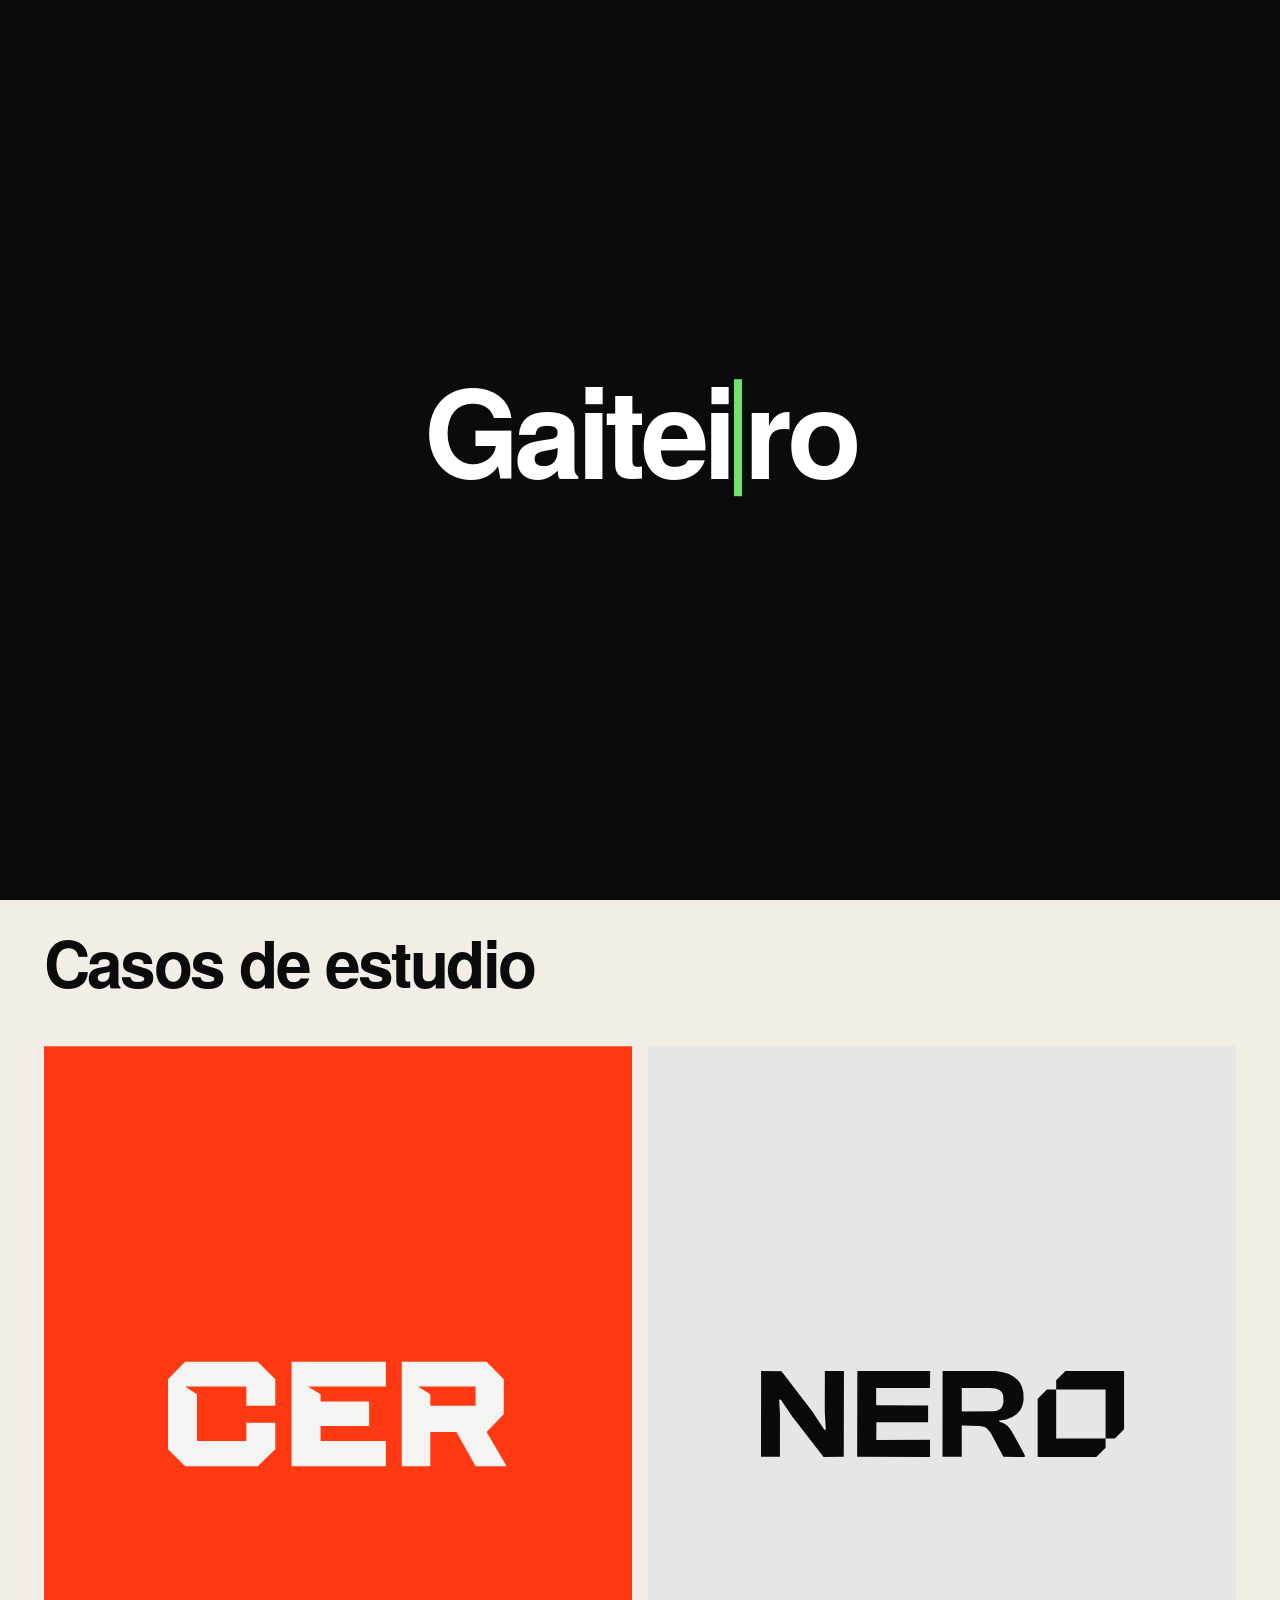
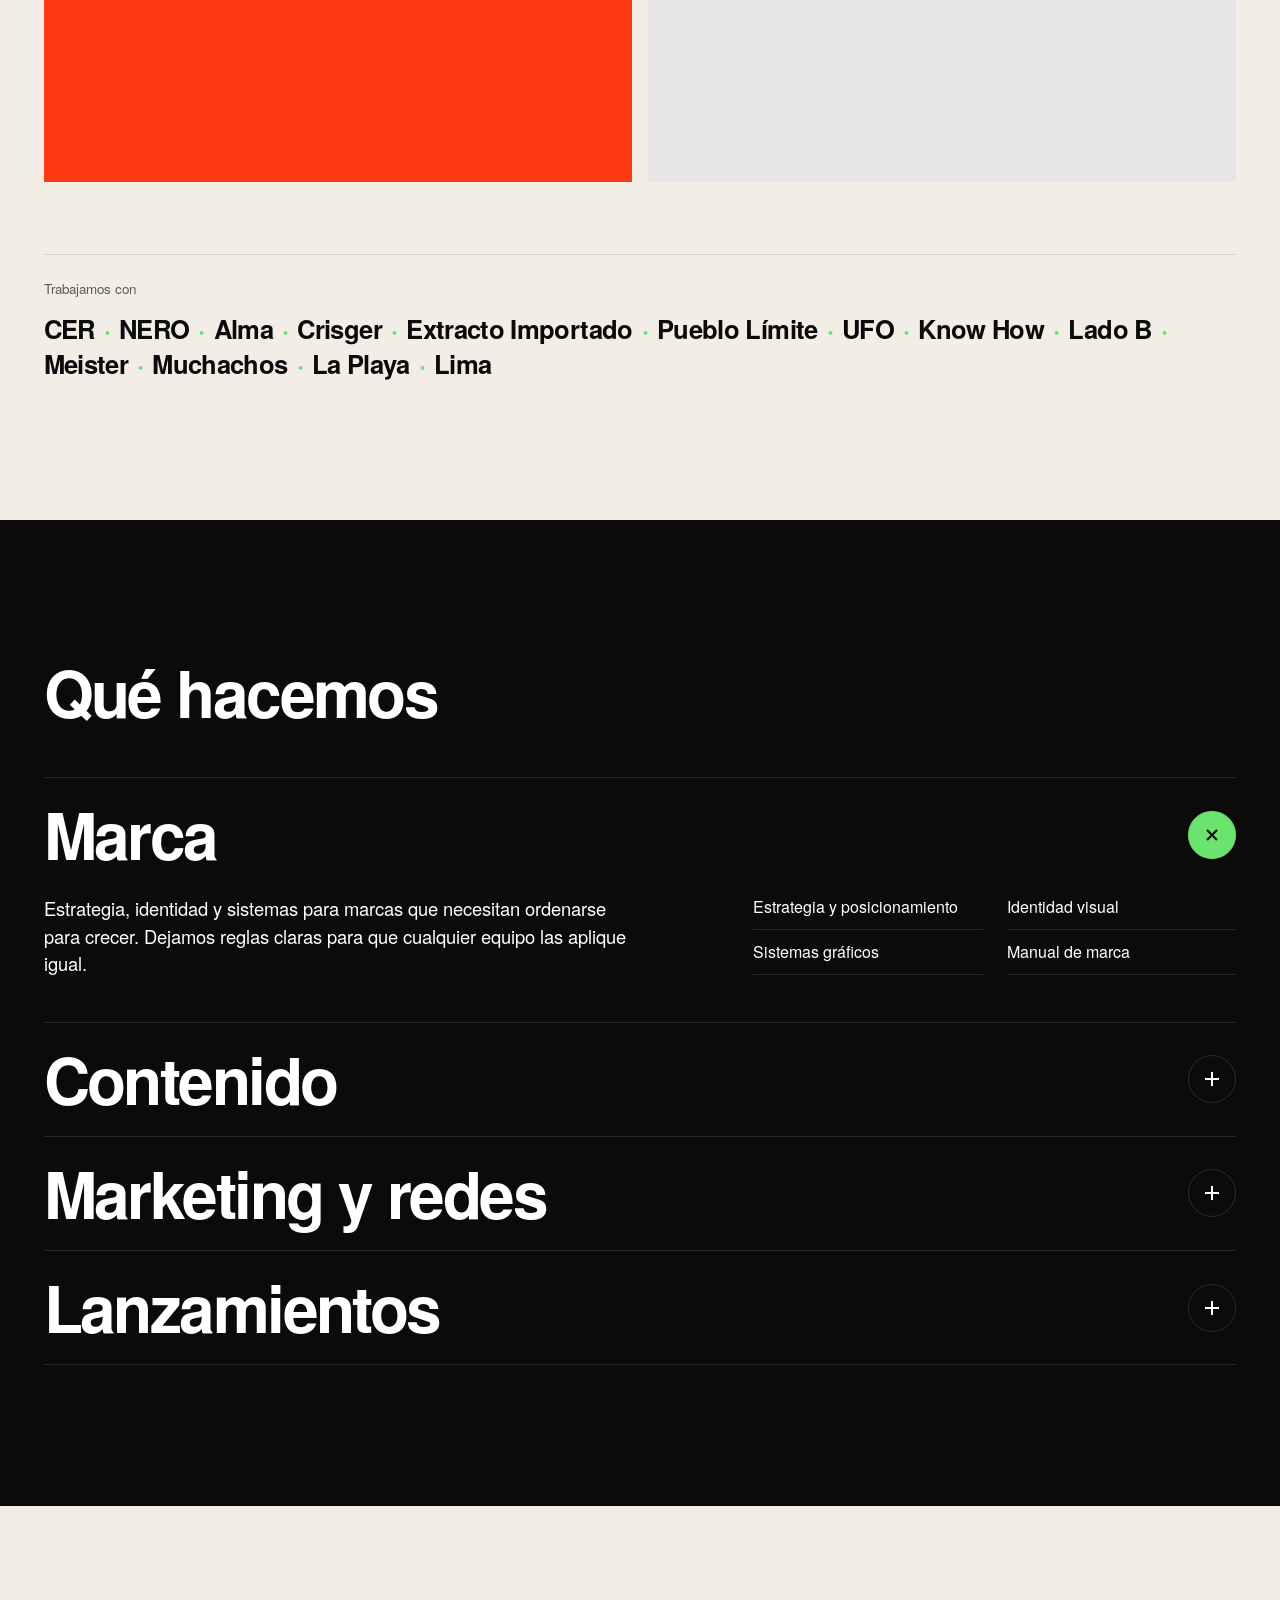
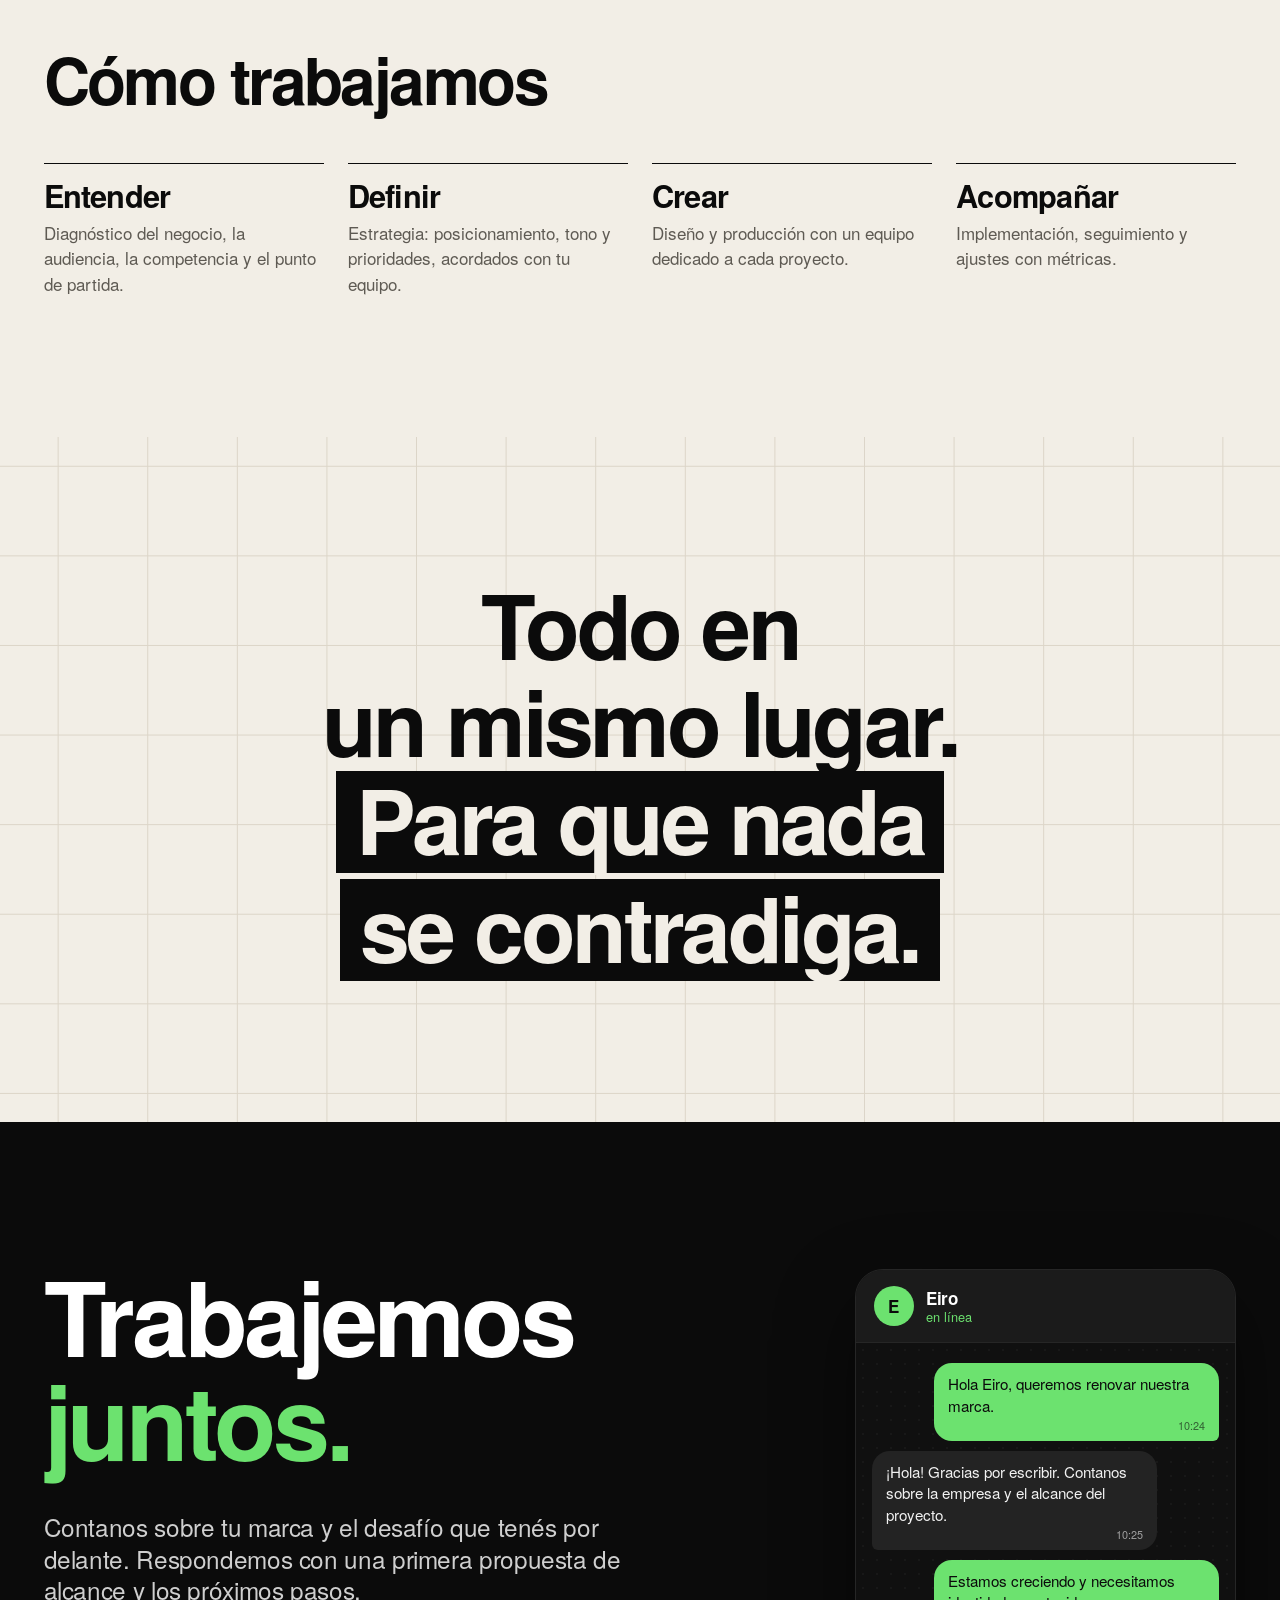
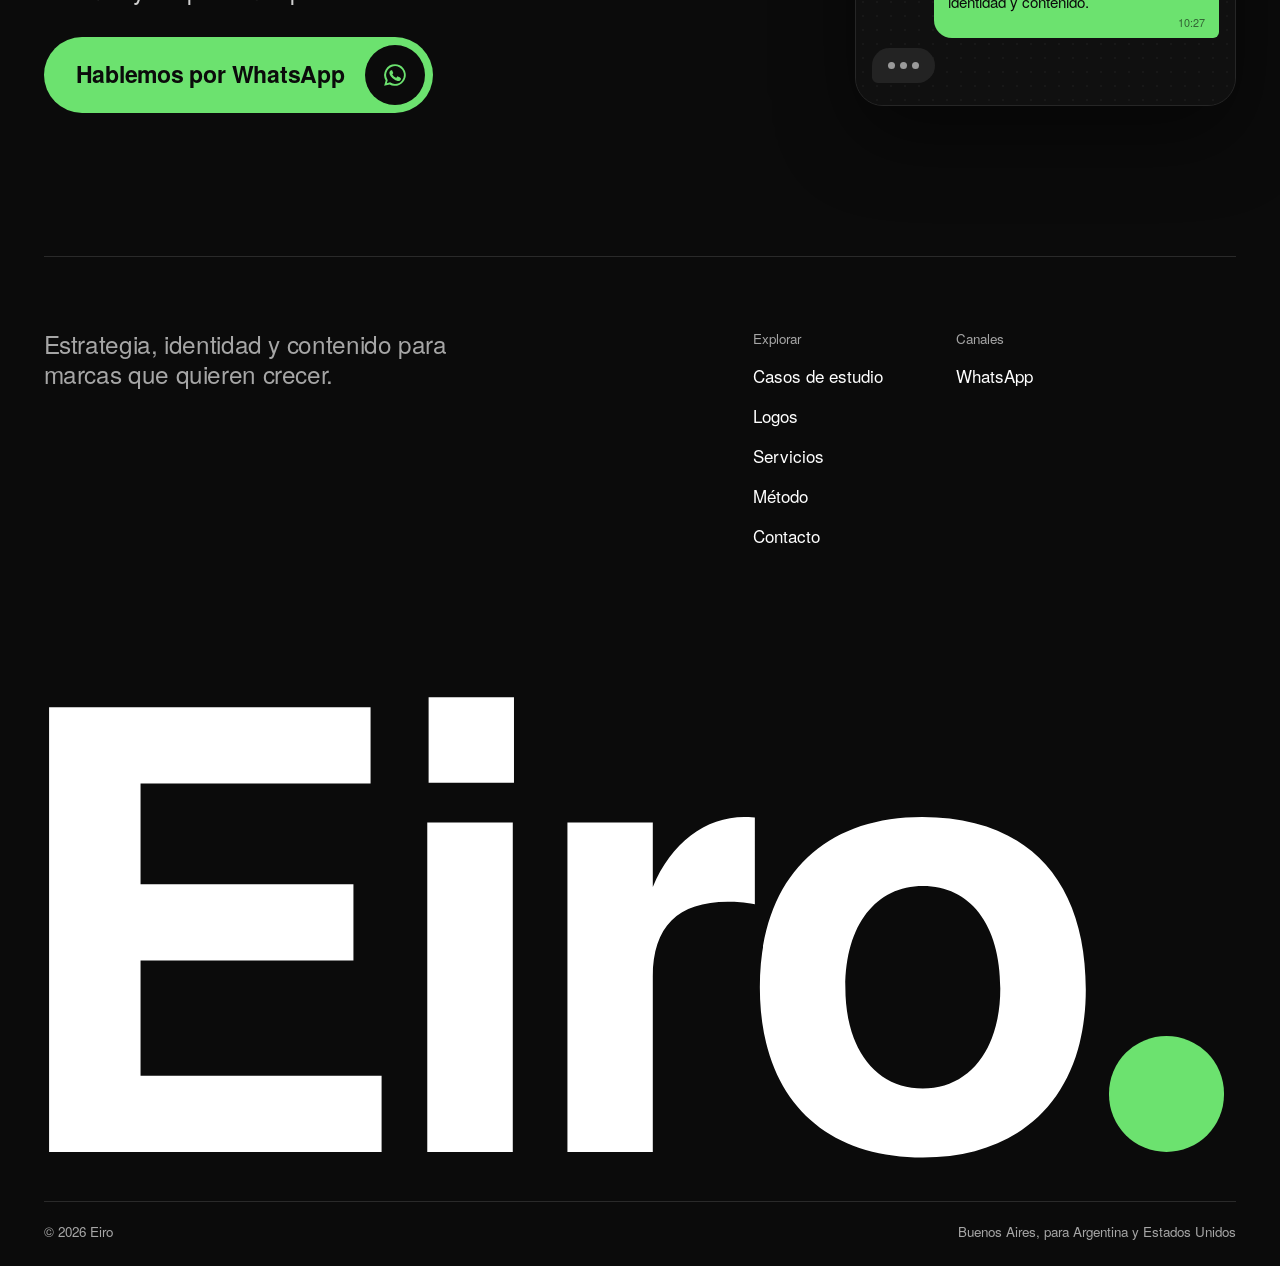
==== index.html @ 54b89b3a "Helvética en todas las webs y logos (Helvética del sistema o TeX Gyre Heros); Gaiteiro con mono IBM " ====
<!DOCTYPE html>
<html lang="es-AR">
<head>
<meta charset="utf-8">
<meta name="viewport" content="width=device-width, initial-scale=1">
<title>Eiro · Estudio de branding en Buenos Aires</title>
<meta name="description" content="Eiro es un estudio de branding en Buenos Aires. Identidad visual, manual de marca, contenido y redes para marcas de Argentina y Estados Unidos.">
<meta name="theme-color" content="#0B0B0B">
<meta name="robots" content="index, follow">
<link rel="canonical" href="https://matiasngaiteiro-gif.github.io/eiro/">

<meta property="og:type" content="website">
<meta property="og:locale" content="es_AR">
<meta property="og:site_name" content="Eiro">
<meta property="og:url" content="https://matiasngaiteiro-gif.github.io/eiro/">
<meta property="og:title" content="Eiro · Estudio de branding en Buenos Aires">
<meta property="og:description" content="Marcas que se reconocen de lejos y se sienten de cerca. Branding, contenido, redes y eventos.">
<meta property="og:image" content="https://matiasngaiteiro-gif.github.io/eiro/assets/og-eiro.jpg?v=3">
<meta property="og:image:width" content="1200">
<meta property="og:image:height" content="630">
<meta property="og:image:alt" content="Eiro, estudio creativo de Buenos Aires">
<meta name="twitter:card" content="summary_large_image">
<meta name="twitter:image" content="https://matiasngaiteiro-gif.github.io/eiro/assets/og-eiro.jpg?v=3">
<script type="application/ld+json">{"@context": "https://schema.org", "@type": "ProfessionalService", "name": "Eiro", "alternateName": "Eiro, estudio creativo", "url": "https://matiasngaiteiro-gif.github.io/eiro/", "logo": "https://matiasngaiteiro-gif.github.io/eiro/assets/apple-touch-icon.png", "image": "https://matiasngaiteiro-gif.github.io/eiro/assets/og-eiro.jpg?v=3", "description": "Estudio creativo en Buenos Aires: estrategia de marca, identidad visual, contenido y campañas.", "telephone": "+5491134850669", "areaServed": ["AR", "US"], "address": {"@type": "PostalAddress", "addressLocality": "Buenos Aires", "addressCountry": "AR"}, "knowsAbout": ["Branding", "Identidad visual", "Manual de marca", "Contenido para redes", "Marketing digital", "Comunicación de eventos"]}</script>

<link rel="icon" href="assets/favicon.png?v=7" type="image/png">
<link rel="apple-touch-icon" href="assets/apple-touch-icon.png?v=7">
<link rel="preconnect" href="https://fonts.googleapis.com">
<link rel="preconnect" href="https://fonts.gstatic.com" crossorigin>
<link rel="stylesheet" href="styles.css?v=106">
<script>
  /* Prepara las animaciones antes de pintar, para que no haya parpadeo.
     La intro (GAITEIRO → EIRO) se muestra una vez por visita. */
  (function () {
    var d = document.documentElement;
    d.classList.add("js");
    var reduce = window.matchMedia && window.matchMedia("(prefers-reduced-motion: reduce)").matches;
    if (reduce) return;
    d.classList.add("motion");
    var seen = false;
    try { seen = sessionStorage.getItem("eiro-intro") === "1"; } catch (e) {}
    if (!seen) d.classList.add("intro-on");
  })();
</script>
</head>
<body>

<!-- INTRO: se tipea gaiteiro, se borra gait con el teclado y queda eiro -->
<div class="intro" id="intro" aria-hidden="true">
  <p class="logo intro-word" data-word="Gaiteiro" data-cut="5" data-keep="3" data-type="E" data-end="."><i class="caret"></i></p>
  <p class="intro-note mono">ESTUDIO CREATIVO</p>
</div>

<a class="skip" href="#contenido">Saltar al contenido</a>

<header class="header on-dark">
  <div class="wrap">
    <a class="logo-link" href="#inicio" aria-label="Eiro, ir al inicio"><span class="logo" aria-hidden="true"><span class="ek">E</span>iro<span class="dot" aria-hidden="true"></span></span></a>
    <button class="menu-btn" id="menu-btn" type="button" aria-expanded="false" aria-controls="nav">Menú</button>
    <nav class="nav" id="nav" aria-label="Principal">
      <ul class="nav-start">
        <li><a href="#casos">Casos de estudio <small>Lo que hicimos</small></a></li>
        <li><a href="logos.html">Logos <small>Marcas que diseñamos</small></a></li>
        <li><a href="#servicios">Servicios <small>Qué hacemos</small></a></li>
      </ul>
      <div class="nav-end">
        <ul>
          <li><a href="#metodo">Método <small>Cómo pensamos</small></a></li>
        </ul>
        <a class="nav-cta btn-roll" href="#contacto"><span class="roll"><span data-label="Trabajemos juntos">Trabajemos juntos</span></span></a>
      </div>
    </nav>
  </div>
</header>

<main id="contenido">

  <!-- PORTADA -->
  <section class="hero on-dark" id="inicio">
    <div class="wrap">
      <div class="hero-row">
        <h1 class="hero-title title">
          <span class="sr-only">Eiro, estudio de branding en Buenos Aires: identidad visual, contenido y redes.</span>
          <span aria-hidden="true" data-anim="words">Estudio de</span>
          <span class="hero-accent" aria-hidden="true" data-anim="words">branding</span>
        </h1>
        <div class="hero-side">
          <p class="statement" data-anim="fade">Un equipo de estrategia, diseño y contenido para marcas que quieren crecer. Desde Buenos Aires, para Argentina y Estados Unidos.</p>
          <div class="cta-row" data-anim="fade">
            <a class="btn btn-solid btn-roll" href="#casos"><span class="roll"><span data-label="Ver casos">Ver casos</span></span></a>
          </div>
        </div>
      </div>
    </div>
  </section>

  <!-- CINTA -->
  <div class="marquee on-dark" aria-hidden="true">
    <div class="marquee-track">
      <span>Estrategia de marca</span><i></i><span>Identidad visual</span><i></i><span>Sistemas de contenido</span><i></i><span>Campañas</span><i></i><span>Lanzamientos</span><i></i>
      <span>Estrategia de marca</span><i></i><span>Identidad visual</span><i></i><span>Sistemas de contenido</span><i></i><span>Campañas</span><i></i><span>Lanzamientos</span><i></i>
    </div>
  </div>

  <!-- TRABAJOS -->
  <section class="section" id="casos" aria-labelledby="casos-t">
    <div class="wrap">
      <div class="sec-head">
        <h2 class="title" id="casos-t" data-anim="words">Casos de estudio</h2>
      </div>
      <!-- PORTFOLIO: cada portada es el logo del cliente sobre su color sólido. -->
      <ul class="works">
        <li class="work">
          <a class="work-link" href="trabajos/cer.html">
          <figure class="shot r-4x5 cover cv-cer" data-anim="shot"><img class="cv-logo" src="assets/cer/cer-logo-blanco.svg" alt="Logo de CER" width="831" height="259" style="width:58%"></figure>
          <div class="work-meta sr-only"><h3>CER</h3><p class="mono muted">Centro de entrenamiento</p><p class="work-line muted">Identidad para un centro de entrenamiento preciso, cercano y a medida.</p></div>
          </a>
        </li>
        <li class="work">
          <a class="work-link" href="trabajos/nero.html">
          <figure class="shot r-4x5 cover cv-nero" data-anim="shot"><img class="cv-logo" src="assets/nero/nero-logo.svg" alt="Logo de NERO" width="4204" height="1000" style="width:62%"></figure>
          <div class="work-meta sr-only"><h3>NERO</h3><p class="mono muted">Tienda digital de tecnología</p><p class="work-line muted">Una marca que une el click y la caja en un solo símbolo.</p></div>
          </a>
        </li>
      </ul>
      <div class="clients" data-anim="fade">
        <p class="mono muted">Trabajamos con</p>
        <ul>
          <li>CER</li>
          <li>NERO</li>
          <li>Alma</li>
          <li>Crisger</li>
          <li>Extracto Importado</li>
          <li>Pueblo Límite</li>
          <li>UFO</li>
          <li>Know How</li>
          <li>Lado B</li>
          <li>Meister</li>
          <li>Muchachos</li>
          <li>La Playa</li>
          <li>Lima</li>
        </ul>
      </div>
    </div>
  </section>

  <!-- SERVICIOS -->
  <section id="servicios" aria-labelledby="servicios-t">
    <div class="dark">
      <div class="wrap">
        <div class="sec-head">
          <h2 class="title" id="servicios-t" data-anim="words">Qué hacemos</h2>
        </div>
        <ol class="services">
          <li data-anim="fade"><details open>
            <summary><h3 class="title">Marca</h3><span class="toggle" aria-hidden="true"></span></summary>
            <div class="service-body">
              <p>Estrategia, identidad y sistemas para marcas que necesitan ordenarse para crecer. Dejamos reglas claras para que cualquier equipo las aplique igual.</p>
              <ul class="deliverables" aria-label="Entregables"><li>Estrategia y posicionamiento</li><li>Identidad visual</li><li>Sistemas gráficos</li><li>Manual de marca</li></ul>
            </div>
          </details></li>
          <li data-anim="fade"><details>
            <summary><h3 class="title">Contenido</h3><span class="toggle" aria-hidden="true"></span></summary>
            <div class="service-body">
              <p>Producción de contenido con dirección de arte: fotografía, video y piezas para cada canal, pensadas como un sistema y no como piezas sueltas.</p>
              <ul class="deliverables" aria-label="Entregables"><li>Dirección de arte</li><li>Fotografía</li><li>Video</li><li>Diseño de piezas</li></ul>
            </div>
          </details></li>
          <li data-anim="fade"><details>
            <summary><h3 class="title">Marketing y redes</h3><span class="toggle" aria-hidden="true"></span></summary>
            <div class="service-body">
              <p>Planificación, gestión y medición de canales. Trabajamos integrados a tu equipo, con objetivos claros y reportes periódicos.</p>
              <ul class="deliverables" aria-label="Entregables"><li>Planificación</li><li>Gestión de cuentas</li><li>Calendarios de contenido</li><li>Campañas y anuncios</li><li>Coordinación de equipos</li><li>Seguimiento</li></ul>
            </div>
          </details></li>
          <li data-anim="fade"><details>
            <summary><h3 class="title">Lanzamientos</h3><span class="toggle" aria-hidden="true"></span></summary>
            <div class="service-body">
              <p>Lanzamientos de marca, producto o temporada: concepto, campaña y piezas para cada punto de contacto, coordinados por un mismo equipo.</p>
              <ul class="deliverables" aria-label="Entregables"><li>Concepto de campaña</li><li>Plan de lanzamiento</li><li>Piezas y activaciones</li><li>Contenido audiovisual</li></ul>
            </div>
          </details></li>
        </ol>
      </div>
    </div>
  </section>

  <!-- MÉTODO -->
  <section class="section" id="metodo" aria-labelledby="metodo-t">
    <div class="wrap">
      <div class="sec-head">
        <h2 class="title" id="metodo-t" data-anim="words">Cómo trabajamos</h2>
      </div>
      <ol class="method method-row">
        <li data-anim="fade"><div><h3 class="title">Entender</h3><p>Diagnóstico del negocio, la audiencia, la competencia y el punto de partida.</p></div></li>
        <li data-anim="fade"><div><h3 class="title">Definir</h3><p>Estrategia: posicionamiento, tono y prioridades, acordados con tu equipo.</p></div></li>
        <li data-anim="fade"><div><h3 class="title">Crear</h3><p>Diseño y producción con un equipo dedicado a cada proyecto.</p></div></li>
        <li data-anim="fade"><div><h3 class="title">Acompañar</h3><p>Implementación, seguimiento y ajustes con métricas.</p></div></li>
      </ol>
    </div>
  </section>

  <!-- FRASE RESALTADA -->
  <section class="quote" aria-label="Cómo pensamos">
    <div class="wrap">
      <p class="quote-text title">
        <span class="q-line" data-anim="words">Todo en</span>
        <span class="q-line" data-anim="words">un mismo lugar.</span>
        <span class="q-line q-mark" data-anim="mark"><span>Para que nada</span></span>
        <span class="q-line q-mark" data-anim="mark"><span>se contradiga.</span></span>
      </p>
    </div>
  </section>

  <!-- CONTACTO: todo lleva a WhatsApp -->
  <section class="on-dark" id="contacto" aria-labelledby="contacto-t">
    <div class="contact-card wrap">
      <div class="ct-layout">
        <div class="ct-copy">
          <h2 class="title" id="contacto-t"><span data-anim="words">Trabajemos</span> <span class="hl" data-anim="mark"><span>juntos.</span></span></h2>
          <p class="statement" data-anim="fade">Contanos sobre tu marca y el desafío que tenés por delante. Respondemos con una primera propuesta de alcance y los próximos pasos.</p>
          <a class="ct-wa ct-wa-big" id="ct-wa" href="#contacto" data-anim="fade">
            <span class="ct-wa-label">Hablemos por WhatsApp</span>
            <span class="ct-wa-ico" aria-hidden="true"><svg viewBox="0 0 24 24"><path fill="currentColor" d="M12 2a10 10 0 0 0-8.6 15.1L2 22l5-1.3A10 10 0 1 0 12 2Zm0 18.2a8.2 8.2 0 0 1-4.2-1.2l-.3-.2-3 .8.8-2.9-.2-.3A8.2 8.2 0 1 1 12 20.2Zm4.5-6.1c-.2-.1-1.5-.7-1.7-.8-.2-.1-.4-.1-.6.1l-.8 1c-.1.2-.3.2-.5.1a6.7 6.7 0 0 1-3.3-2.9c-.3-.4.2-.4.7-1.3.1-.2 0-.3 0-.4l-.8-1.8c-.2-.5-.4-.4-.6-.4h-.5a1 1 0 0 0-.7.3 3 3 0 0 0-.9 2.2 5.2 5.2 0 0 0 1.1 2.7 11.8 11.8 0 0 0 4.5 4c1.7.7 2.3.8 3.2.6.5-.1 1.5-.6 1.7-1.2.2-.6.2-1.1.2-1.2-.1-.1-.3-.2-.5-.3Z"/></svg></span>
          </a>
          <div class="channels"><ul id="channels" hidden></ul></div>
        </div>
        <!-- Vista previa de la conversación: muestra cómo arranca el contacto -->
        <div class="chat" aria-hidden="true">
          <div class="chat-top">
            <span class="chat-av">E</span>
            <span class="chat-who"><b>Eiro</b><small>en línea</small></span>
          </div>
          <div class="chat-body">
            <p class="msg me">Hola Eiro, queremos renovar nuestra marca.<time>10:24</time></p>
            <p class="msg them">¡Hola! Gracias por escribir. Contanos sobre la empresa y el alcance del proyecto.<time>10:25</time></p>
            <p class="msg me">Estamos creciendo y necesitamos identidad y contenido.<time>10:27</time></p>
            <p class="msg them typing"><i></i><i></i><i></i></p>
          </div>
        </div>
      </div>
    </div>
  </section>

</main>

<footer class="footer on-dark">
  <div class="wrap">
    <div class="footer-grid">
      <div class="footer-brand">
        <p class="footer-claim">Estrategia, identidad y contenido para marcas que quieren crecer.</p>
      </div>
      <nav aria-label="Pie de página">
        <span class="label mono">Explorar</span>
        <ul>
          <li><a href="#casos">Casos de estudio</a></li>
          <li><a href="logos.html">Logos</a></li>
          <li><a href="#servicios">Servicios</a></li>
          <li><a href="#metodo">Método</a></li>
          <li><a href="#contacto">Contacto</a></li>
        </ul>
      </nav>
      <div class="foot-channels" id="foot-channels-box" hidden>
        <span class="label mono">Canales</span>
        <ul id="foot-channels"></ul>
      </div>
    </div>
    <p class="logo logo-fit footer-logo" id="logo-foot" role="img" aria-label="Eiro" data-anim="letters" data-kern="0.01" data-dot="0.24">Eiro<span class="dot"></span></p>
    <div class="legal mono">
      <span>© <span id="year">2026</span> Eiro</span>
      <span>Buenos Aires, para Argentina y Estados Unidos</span>
    </div>
  </div>
</footer>

<div class="cursor" id="cursor" aria-hidden="true">Ver</div>

<script src="config.js?v=106"></script>
<script src="script.js?v=106"></script>
</body>
</html>
---- styles.css ----
/*
  Eiro, estudio creativo

  Sistema (el mismo de las piezas de Illustrator):
  - Fondos en blanco o negro. El verde #6CE26F solo como acento.
  - Logo EIRO en Vinila Extended Black. Títulos en Plus Jakarta Sans ExtraBold, apretados.
  - Fotos cálidas con grano, en tarjetas redondeadas, con etiqueta verde en píldora.
  - Botones en píldora: negros sobre blanco, verdes sobre negro.
  - Frases con renglones resaltados en recuadro negro, como en los flyers.
  Las animaciones solo corren con la clase .motion (JS activo y sin "reducir movimiento").
*/

:root {
  /* Color */
  --paper: #FFFFFF;
  --ink: #0B0B0B;
  --char: #0B0B0B;
  --char-fg: #FFFFFF;
  --soft: #EDEDED;
  --line: #E2E2E2;
  --gray: #5F5F5F;
  --accent: #6CE26F;
  --on-accent: #0B0B0B;

  /* Tipografía */
  --font-sans: "Plus Jakarta Sans", "Helvetica Neue", Helvetica, Arial, sans-serif;
  --font-logo: "Plus Jakarta Sans", "Helvetica Neue", Arial, sans-serif;

  /* Escala */
  --t-display: clamp(2.6rem, 6.4vw, 6.2rem);
  --t-h2: clamp(2.2rem, 5vw, 4.6rem);
  --t-h3: clamp(1.4rem, 2.4vw, 2.2rem);
  --t-h4: clamp(1.1rem, 1.4vw, 1.3rem);
  --t-statement: clamp(1.25rem, 1.9vw, 1.75rem);
  --t-body: 1.0625rem;
  --t-mono: 0.74rem;

  /* Espacios */
  --s-1: 8px; --s-2: 16px; --s-3: 24px; --s-4: clamp(28px, 3.4vw, 52px); --s-5: clamp(44px, 5.6vw, 88px);
  --section: clamp(80px, 11vw, 180px);
  --gutter: clamp(16px, 3.4vw, 48px);
  --max: 1560px;
  --header-h: 72px;
  --radius: clamp(20px, 2.4vw, 36px);

  /* Movimiento */
  --ease: cubic-bezier(.16, 1, .3, 1);
  --ease-io: cubic-bezier(.76, 0, .24, 1);
}

*, *::before, *::after { box-sizing: border-box; }
html { scroll-behavior: smooth; scroll-padding-top: calc(var(--header-h) + 16px); -webkit-text-size-adjust: 100%; }
body {
  margin: 0; background: var(--paper); color: var(--ink);
  font-family: var(--font-sans); font-size: var(--t-body); line-height: 1.5;
  -webkit-font-smoothing: antialiased; overflow-x: hidden;
}
h1, h2, h3, p, ul, ol, dl, dd, figure { margin: 0; padding: 0; }
ul, ol { list-style: none; }
a { color: inherit; }
img { display: block; max-width: 100%; }
[hidden] { display: none !important; }
::selection { background: var(--accent); color: var(--on-accent); }
:focus-visible { outline: 2px solid var(--accent); outline-offset: 4px; }

.on-dark { --paper: #0B0B0B; --ink: #FFFFFF; --soft: #1E1E1E; --line: #2A2A2A; --gray: #A6A6A6; background: var(--paper); color: var(--ink); }

.wrap { max-width: var(--max); margin-inline: auto; padding-inline: var(--gutter); }
.section { padding-block: var(--section); }
.skip { position: absolute; left: var(--gutter); top: -120px; z-index: 80; background: var(--ink); color: var(--paper); padding: 14px 20px; text-decoration: none; border-radius: 999px; }
.skip:focus { top: 10px; }
.sr-only { position: absolute; width: 1px; height: 1px; overflow: hidden; clip-path: inset(50%); white-space: nowrap; }

/* Voces tipográficas */
.title { font-weight: 800; line-height: 0.98; letter-spacing: -0.045em; text-wrap: balance; }
.mono { font-size: var(--t-mono); font-weight: 600; letter-spacing: 0.08em; text-transform: uppercase; line-height: 1.5; }
.muted { color: var(--gray); }
.statement { font-size: var(--t-statement); line-height: 1.28; letter-spacing: -0.025em; font-weight: 500; text-wrap: pretty; }

/* Logo */
.logo {
  display: inline-block; flex: none; font-family: var(--font-logo); font-weight: 800; text-transform: uppercase;
  font-size: var(--logo-size, 26px); line-height: 0.82; letter-spacing: -0.01em; white-space: nowrap; color: currentColor;
}
.logo-fit { display: block; width: max-content; margin: 0; font-size: 21vw; }

/* Barrita verde */
.chip { display: inline-block; width: 28px; height: 8px; margin-right: 10px; background: var(--accent); border-radius: 999px; vertical-align: 0; }

/* Etiquetas en píldora. Rectos solo en la intro, la portada y las gráficas (frase resaltada). */
.tag, .pill-tag {
  display: inline-flex; align-items: center; min-height: 40px; padding: 8px 18px; border-radius: 999px;
  background: var(--accent); color: var(--on-accent); font-weight: 600; font-size: 1rem; letter-spacing: -0.01em; line-height: 1.2;
}
.tag { position: absolute; left: clamp(12px, 1.6vw, 24px); bottom: clamp(12px, 1.6vw, 24px); z-index: 2; }

/* Botones (la etiqueta sube y entra otra igual al pasar el mouse) */
.btn, .nav-cta {
  display: inline-flex; align-items: center; justify-content: center;
  min-height: 56px; padding: 0 28px; border: 1.5px solid var(--ink); border-radius: 999px;
  font-weight: 600; font-size: 1rem; letter-spacing: -0.01em; text-decoration: none;
  transition: background-color .3s var(--ease), color .3s var(--ease), border-color .3s var(--ease), transform .3s var(--ease);
}
.btn-solid { background: var(--ink); color: var(--paper); }
.btn-line { background: transparent; color: var(--ink); }
.btn-line:hover { background: var(--ink); color: var(--paper); }
.on-dark .btn-solid, .dark .btn-solid, .on-dark .nav-cta { background: var(--accent); border-color: var(--accent); color: var(--on-accent); }
.btn:active, .nav-cta:active { transform: scale(0.97); }
.roll { display: inline-block; overflow: hidden; height: 1.3em; line-height: 1.3; vertical-align: middle; }
.roll > span { display: block; }
.roll > span::after { content: attr(data-label); display: block; }
.motion .roll > span { transition: transform .5s var(--ease); }
.motion .btn-roll:hover .roll > span { transform: translateY(-50%); }

/* Barra */
.header {
  position: sticky; top: 0; z-index: 40; background: var(--paper);
  border-bottom: 1px solid transparent; transition: transform .5s var(--ease), border-color .2s ease;
}
.header.is-stuck, .header.menu-open { border-bottom-color: var(--line); }
.header.is-hidden:not(:focus-within) { transform: translateY(-100%); }
.header .wrap { display: flex; align-items: center; justify-content: space-between; flex-wrap: wrap; gap: 0 24px; min-height: var(--header-h); }
.logo-link { display: inline-flex; align-items: center; min-height: var(--header-h); text-decoration: none; --logo-size: clamp(22px, 1.9vw, 28px); }
.nav, .nav-end { display: flex; align-items: center; gap: clamp(18px, 2.4vw, 36px); }
.nav ul { display: flex; gap: clamp(18px, 2.4vw, 36px); }
.nav li a { position: relative; display: inline-flex; align-items: center; min-height: 44px; text-decoration: none; font-weight: 600; font-size: 0.98rem; }
.nav li a::after { content: ""; position: absolute; left: 0; right: 0; bottom: 8px; height: 2px; background: var(--accent); transform: scaleX(0); transform-origin: right; transition: transform .45s var(--ease); }
.nav li a:hover::after { transform: scaleX(1); transform-origin: left; }
.nav li a small { display: none; }
.nav-cta { min-height: 44px; padding: 0 22px; font-size: 0.98rem; }
.menu-btn {
  display: none; align-items: center; min-height: 44px; padding: 8px 20px; font: inherit; font-weight: 600; font-size: 0.98rem;
  background: none; color: inherit; border: 1.5px solid var(--ink); border-radius: 999px; cursor: pointer;
}
@media (min-width: 901px) {
  .header .wrap { display: grid; grid-template-columns: minmax(0, 1fr) auto minmax(0, 1fr); }
  .nav { display: contents; }
  .nav-start { grid-column: 1; grid-row: 1; justify-self: start; }
  .logo-link { grid-column: 2; grid-row: 1; }
  .nav-end { grid-column: 3; grid-row: 1; justify-self: end; }
}
@media (max-width: 900px) {
  :root { --header-h: 64px; }
  .nav, .nav ul, .nav-end { flex-wrap: wrap; }
  .js .menu-btn { display: inline-flex; }
  .js .nav { display: none; width: 100%; flex-direction: column; align-items: stretch; gap: 0; padding-bottom: 24px; }
  .js .nav.is-open { display: flex; }
  .js .nav ul, .js .nav-end { flex-direction: column; align-items: stretch; gap: 0; }
  .js .nav li { border-top: 1px solid var(--line); }
  .js .nav li a { width: 100%; min-height: 66px; justify-content: space-between; gap: 16px; font-weight: 800; font-size: 2rem; letter-spacing: -0.045em; }
  .js .nav li a::after { display: none; }
  .js .nav li a small { display: inline; font-size: var(--t-mono); font-weight: 600; letter-spacing: 0.08em; text-transform: uppercase; color: var(--gray); }
  .js .nav .nav-cta { margin-top: 20px; min-height: 56px; }
}

/* Portada */
.hero { padding-block: clamp(16px, 2.4vw, 36px) var(--s-5); }
.hero-row { display: grid; grid-template-columns: repeat(12, minmax(0, 1fr)); gap: var(--s-4) var(--s-3); align-items: end; margin-top: clamp(36px, 6vw, 96px); }
.hero-title { grid-column: 1 / span 7; font-size: var(--t-display); }
.hero-side { grid-column: 9 / -1; display: grid; gap: var(--s-3); }
.hero-side .statement { color: var(--gray); }
.cta-row { display: flex; flex-wrap: wrap; gap: var(--s-1); }
/* Palabra rotativa: solo la letra en verde, sin fondo.
   Ocupa exactamente un renglón y su ancho acompaña a cada palabra. */
.word-pill {
  display: inline-block; vertical-align: top; height: 1lh;
  color: var(--accent); white-space: nowrap; overflow: hidden; transition: width .6s var(--ease);
}
.rotator { display: inline-block; white-space: nowrap; }
.motion .rotator { transition: transform .5s var(--ease), opacity .3s ease; }
.rotator.is-out { transform: translateY(-110%); opacity: 0; }
.rotator.is-in { transform: translateY(110%); opacity: 0; transition: none; }
.hero-gallery { display: grid; grid-template-columns: repeat(12, minmax(0, 1fr)); gap: var(--s-3); margin-top: var(--s-5); }
.hero-gallery .shot:first-child { grid-column: 1 / span 7; }
.hero-gallery .hero-gallery-offset { grid-column: 9 / -1; margin-top: clamp(80px, 14vw, 260px); }
@media (max-width: 900px) {
  .hero-title, .hero-side { grid-column: 1 / -1; }
  .hero-gallery .shot:first-child { grid-column: 1 / span 8; }
  .hero-gallery .hero-gallery-offset { grid-column: 6 / -1; margin-top: -30%; }
}

/* Imágenes */
.shot { position: relative; overflow: hidden; border-radius: var(--radius); background: var(--soft); aspect-ratio: 16 / 9; isolation: isolate; }
.shot img { position: absolute; inset: 0; width: 100%; height: 100%; object-fit: cover; }
.r-4x5 { aspect-ratio: 4 / 5; }

/* Cinta */
.marquee { overflow: hidden; border-block: 1px solid var(--line); padding-block: clamp(14px, 2vw, 26px); }
.marquee-track { display: flex; align-items: center; gap: clamp(20px, 3vw, 48px); width: max-content; }
.marquee span { font-weight: 800; font-size: clamp(2rem, 6vw, 5.4rem); letter-spacing: -0.045em; line-height: 1; white-space: nowrap; }
.marquee i { width: clamp(16px, 2vw, 28px); height: clamp(16px, 2vw, 28px); border-radius: 50%; background: var(--accent); flex: none; }
.motion .marquee-track { animation: marquee 28s linear infinite; }
@keyframes marquee { to { transform: translateX(-50%); } }

/* Encabezado de sección */
.sec-head { display: flex; justify-content: space-between; align-items: baseline; flex-wrap: wrap; gap: var(--s-1) var(--s-3); margin-bottom: var(--s-4); }
.sec-head h2 { font-size: var(--t-h2); }

/* Trabajos: grilla escalonada */
.works { display: grid; grid-template-columns: repeat(2, minmax(0, 1fr)); gap: var(--s-5) var(--s-3); align-items: start; }
.work { display: grid; gap: var(--s-2); align-content: start; min-width: 0; cursor: pointer; }
.work:nth-child(even) { margin-top: clamp(60px, 10vw, 180px); }
.work .shot img { transition: transform 1.1s var(--ease); }
.work:hover .shot img { transform: scale(1.05); }
.work-meta { display: grid; grid-template-columns: minmax(0, 1fr) auto; gap: 4px var(--s-2); align-items: baseline; align-content: start; padding-inline: 4px; }
.work-meta h3 { font-size: var(--t-h4); font-weight: 800; letter-spacing: -0.03em; }
.work-line { grid-column: 1 / -1; }
@media (max-width: 760px) { .works { grid-template-columns: minmax(0, 1fr); gap: var(--s-4); } .work:nth-child(even) { margin-top: 0; } }

.work-link { display: grid; gap: var(--s-2); color: inherit; text-decoration: none; }
.work-link:hover h3 { text-decoration: underline; text-decoration-thickness: 2px; text-underline-offset: 5px; }
.work-link:focus-visible { outline-offset: 6px; border-radius: var(--radius); }

/* Trabajamos con */
.clients { display: grid; gap: var(--s-2); margin-top: var(--s-5); padding-top: var(--s-3); border-top: 1px solid var(--line); }
.clients ul { display: flex; flex-wrap: wrap; gap: 6px 0; }
.clients li { font-weight: 800; font-size: clamp(1.5rem, 3vw, 2.6rem); letter-spacing: -0.045em; line-height: 1.15; }
.clients li:not(:last-child)::after { content: "·"; margin-inline: 0.35em; color: var(--accent); }

/* Frase resaltada: grilla de fondo y renglones en recuadro negro */
.quote {
  padding-block: var(--section); text-align: center;
  background-image: linear-gradient(var(--line) 1px, transparent 1px), linear-gradient(90deg, var(--line) 1px, transparent 1px);
  background-size: clamp(56px, 7vw, 96px) clamp(56px, 7vw, 96px); background-position: center;
}
.quote-text { display: grid; justify-items: center; gap: 0.06em; font-size: clamp(2.4rem, 7vw, 7rem); }
.q-line { display: block; }
/* Renglones resaltados: el recuadro deja aire arriba, abajo (colas de g, q, p) y a los costados */
.q-mark > span {
  display: inline-block; padding: 0.02em 0.22em 0.1em; border-radius: 0;
  color: var(--paper); background: linear-gradient(var(--ink), var(--ink)) no-repeat left / 100% 100%;
}
/* "hola": la letra en verde, sin fondo */
.hl > span { display: inline-block; color: var(--accent); }
.pill-tag { margin-top: var(--s-4); }

/* Estudio */
.studio-grid { display: grid; grid-template-columns: repeat(12, minmax(0, 1fr)); gap: var(--s-4) var(--s-3); align-items: center; }
.studio-img { grid-column: 1 / span 5; }
.studio-text { grid-column: 7 / -1; display: grid; gap: var(--s-3); min-width: 0; }
.studio-text h2 { font-size: var(--t-h2); }
.studio-text > .muted { max-width: 34em; }
.signature { display: grid; gap: 2px; margin-top: var(--s-1); }
.signature strong { font-size: var(--t-h3); font-weight: 800; letter-spacing: -0.04em; line-height: 1.1; }
@media (max-width: 900px) { .studio-img, .studio-text { grid-column: 1 / -1; } .studio-img { max-width: 520px; } }

/* Servicios */
.dark {
  --paper: #0B0B0B; --ink: #FFFFFF; --line: #2A2A2A; --gray: #A6A6A6;
  background: var(--char); color: var(--char-fg); border-radius: var(--radius);
  margin-inline: clamp(8px, 1.2vw, 20px); padding-block: var(--s-5);
}
.services { border-top: 1px solid var(--line); }
.services details { border-bottom: 1px solid var(--line); }
.services summary { display: grid; grid-template-columns: 3rem minmax(0, 1fr) auto; gap: 12px; align-items: center; padding-block: var(--s-3); cursor: pointer; list-style: none; }
.services summary::-webkit-details-marker { display: none; }
.services .num { color: var(--gray); }
.services h3 { font-size: clamp(2rem, 5vw, 4.4rem); transition: transform .6s var(--ease), color .3s ease; }
.services summary:hover h3 { transform: translateX(clamp(8px, 1.4vw, 22px)); color: var(--accent); }
.services .toggle { width: 48px; height: 48px; border: 1.5px solid var(--line); border-radius: 50%; position: relative; transition: background-color .3s ease, border-color .3s ease, color .3s ease, transform .5s var(--ease); }
.services .toggle::before, .services .toggle::after { content: ""; position: absolute; left: 50%; top: 50%; width: 14px; height: 2px; background: currentColor; transform: translate(-50%, -50%); }
.services .toggle::after { transform: translate(-50%, -50%) rotate(90deg); }
.services details[open] .toggle { background: var(--accent); border-color: var(--accent); color: var(--on-accent); transform: rotate(45deg); }
.services summary:hover .toggle { border-color: var(--accent); }
.service-body { display: grid; grid-template-columns: repeat(12, minmax(0, 1fr)); gap: var(--s-3); padding: 4px 0 var(--s-4) calc(3rem + 12px); }
.service-body p { grid-column: 1 / span 6; max-width: 32em; font-size: 1.15rem; }
.service-body ul { grid-column: 8 / -1; display: flex; flex-wrap: wrap; gap: 8px; align-content: start; }
.service-body li { border: 1px solid var(--line); border-radius: 999px; padding: 8px 14px; color: var(--gray); }
.motion details[open] .service-body { animation: open .7s var(--ease); }
@keyframes open { from { opacity: 0; transform: translateY(-10px); } }
@media (max-width: 900px) { .service-body p, .service-body ul { grid-column: 1 / -1; } }
@media (max-width: 560px) { .services summary { grid-template-columns: 2rem minmax(0, 1fr) auto; } .service-body { padding-left: 0; } }

/* Método: foto con titular encima + pasos */
.method-grid { display: grid; grid-template-columns: repeat(12, minmax(0, 1fr)); gap: var(--s-4) var(--s-3); align-items: start; }
.method-img { grid-column: 1 / span 5; position: sticky; top: calc(var(--header-h) + 24px); }
.method-img::after { content: ""; position: absolute; inset: 0; background: rgba(11, 11, 11, .28); z-index: 1; }
.over-title { position: absolute; left: 7%; bottom: 7%; right: 7%; z-index: 2; color: #FFF; font-weight: 800; font-size: clamp(2rem, 4.4vw, 4.4rem); line-height: 0.95; letter-spacing: -0.05em; text-transform: uppercase; }
.method-side { grid-column: 7 / -1; }
.method { display: grid; border-top: 1px solid var(--line); }
.method li { display: grid; grid-template-columns: 3rem minmax(0, 1fr); gap: 12px; padding-block: var(--s-3); border-bottom: 1px solid var(--line); }
.method .num { color: var(--gray); padding-top: 0.6em; }
.method h3 { font-size: var(--t-h3); margin-bottom: 8px; }
.method p { color: var(--gray); max-width: 30em; }
@media (max-width: 900px) { .method-img, .method-side { grid-column: 1 / -1; } .method-img { position: relative; top: 0; max-width: 520px; } }
.modes { margin-top: var(--section); display: grid; gap: var(--s-3); }
.modes > h3 { font-size: var(--t-h3); font-weight: 800; letter-spacing: -0.04em; line-height: 1; }
.modes dl { display: grid; grid-template-columns: repeat(3, minmax(0, 1fr)); gap: var(--s-3); }
.modes dl > div { display: flex; flex-direction: column; gap: 10px; background: var(--soft); border-radius: calc(var(--radius) * 0.8); padding: var(--s-3); min-height: 220px; transition: background-color .4s ease, color .4s ease, transform .6s var(--ease); }
.modes dl > div:hover { background: var(--ink); color: var(--paper); transform: translateY(-6px); }
.modes dl > div:hover dd { color: #A6A6A6; }
.modes dt { font-weight: 800; font-size: var(--t-h3); letter-spacing: -0.04em; line-height: 1; }
.modes dd { color: var(--gray); margin-top: auto; }
@media (max-width: 760px) { .modes dl { grid-template-columns: minmax(0, 1fr); } .modes dl > div { min-height: 0; } }

/* Contacto */
.contact-card { padding-block: var(--section) var(--s-5); }
.contact-card h2 { font-size: clamp(3rem, 10vw, 9rem); }
.contact-grid { display: grid; grid-template-columns: repeat(12, minmax(0, 1fr)); gap: var(--s-4) var(--s-3); align-items: start; margin-top: var(--s-5); }
.contact-grid .statement { grid-column: 1 / span 6; max-width: 24em; }
.channels { grid-column: 8 / -1; min-width: 0; border-top: 1px solid var(--ink); }
.channels li { display: grid; justify-items: start; gap: 4px; padding-block: var(--s-2); border-bottom: 1px solid var(--line); }
.channels li > span { color: var(--gray); }
.channels a { font-weight: 800; font-size: var(--t-h3); letter-spacing: -0.04em; line-height: 1.1; overflow-wrap: anywhere; text-decoration: none; }
.channels a:hover { color: var(--accent); }
.channels-empty { padding-block: var(--s-2); border-bottom: 1px solid var(--line); color: var(--gray); }
.copy-btn { min-height: 40px; padding: 6px 16px; margin-top: 6px; background: none; color: inherit; border: 1.5px solid currentColor; border-radius: 999px; cursor: pointer; }
.copy-btn:hover { background: var(--accent); border-color: var(--accent); color: var(--on-accent); }
@media (max-width: 900px) { .contact-grid .statement, .channels { grid-column: 1 / -1; } }

/* Pie */
.footer { padding-block: var(--s-5) 24px; overflow: hidden; }
.footer-grid { display: grid; grid-template-columns: repeat(12, minmax(0, 1fr)); gap: 32px 24px; padding-top: var(--s-5); border-top: 1px solid var(--line); }
.footer-brand { grid-column: 1 / span 6; display: grid; gap: var(--s-3); align-content: start; justify-items: start; }
.footer-brand p { color: var(--gray); }
.footer nav { grid-column: 8 / span 2; }
.foot-channels { grid-column: 10 / -1; }
.footer .label { display: block; padding-bottom: 8px; color: var(--gray); }
.footer li a { display: inline-flex; align-items: center; min-height: 40px; text-decoration: none; font-weight: 600; }
.footer li a:hover { color: var(--accent); }
.footer-logo { margin-top: var(--s-5); }
.legal { display: flex; justify-content: space-between; flex-wrap: wrap; gap: 8px 24px; margin-top: 24px; padding-top: 20px; border-top: 1px solid var(--line); color: var(--gray); }
@media (max-width: 900px) { .footer-brand, .footer nav, .foot-channels { grid-column: 1 / -1; } }

/* Cursor "Ver" sobre los trabajos (solo con mouse) */
.cursor {
  position: fixed; left: 0; top: 0; z-index: 70; pointer-events: none;
  width: 92px; height: 92px; margin: -46px 0 0 -46px; border-radius: 50%;
  display: grid; place-items: center; background: var(--accent); color: var(--on-accent);
  font-weight: 800; font-size: 1rem; letter-spacing: -0.02em;
  transform: translate3d(-200px, -200px, 0) scale(0); transition: scale .4s var(--ease);
  scale: 0;
}
.cursor.is-on { scale: 1; }
@media (hover: none), (pointer: coarse) { .cursor { display: none; } }

/* INTRO: GAITEIRO → EIRO */
.intro { display: none; }
.intro-on .intro {
  position: fixed; inset: 0; z-index: 90; display: grid; place-items: center; align-content: center; gap: 22px;
  background: #0B0B0B; color: #FFF;
}
.intro-on body { overflow: hidden; }
.intro-word { font-size: min(10rem, 9.6vw); line-height: 0.9; display: inline-flex; align-items: center; }
.intro-word > span { display: inline-flex; }
.intro-word span span { display: none; }
.intro-word span span.on { display: inline-block; }
.intro-word .gait span { max-width: 2em; overflow: hidden; transition: max-width .38s var(--ease-io), opacity .25s ease; }
.intro-word .gait.selected { background: var(--accent); box-shadow: 0 0 0 0.05em var(--accent); color: #0B0B0B; border-radius: 0.14em; }
.intro-word .gait.selected:not(:has(span:not(.gone))) { box-shadow: none; }
.intro-word .gait span.gone { max-width: 0; opacity: 0; }
.caret { display: inline-block; border-radius: 999px; width: 0.08em; height: 0.8em; margin-left: 0.06em; background: var(--accent); animation: blink .8s steps(1) infinite; }
@keyframes blink { 50% { opacity: 0; } }
.intro-note { color: #A6A6A6; opacity: 0; transition: opacity .5s ease; }
.intro.is-done .intro-note { opacity: 1; }
.intro.is-leaving { transform: translateY(-100%); transition: transform 1s var(--ease-io); }

/* ANIMACIONES DE ENTRADA (solo con .motion) */
.motion [data-anim="fade"] { opacity: 0; transform: translateY(28px); transition: opacity .9s var(--ease), transform 1.1s var(--ease); }
.motion [data-anim="fade"].in { opacity: 1; transform: none; }

.motion [data-anim="words"] .w { display: inline-block; overflow: hidden; vertical-align: top; padding: 0.16em 0.04em 0.24em; margin: -0.16em -0.04em -0.24em; }
.motion [data-anim="words"] .w > span { display: inline-block; transform: translateY(110%); transition: transform 1.1s var(--ease); transition-delay: calc(var(--i, 0) * 70ms); }
.motion [data-anim="words"].in .w > span { transform: none; }

.motion [data-anim="letters"] .l { display: inline-block; overflow: hidden; vertical-align: top; padding: 0.16em 0.03em 0.2em; margin: -0.16em -0.03em -0.2em; }
.motion [data-anim="letters"] .l > span { display: inline-block; transform: translateY(105%); transition: transform 1.2s var(--ease); transition-delay: calc(var(--i, 0) * 80ms); }
.motion [data-anim="letters"].in .l > span { transform: none; }

.motion [data-anim="shot"] { clip-path: inset(18% 0 0 0 round var(--radius)); transition: clip-path 1.4s var(--ease); }
.motion [data-anim="shot"] img { scale: 1.25; transition: scale 1.8s var(--ease); }
.motion [data-anim="shot"] .tag { opacity: 0; transform: translateY(10px); transition: opacity .6s ease .6s, transform .8s var(--ease) .6s; }
.motion [data-anim="shot"].in { clip-path: inset(0 0 0 0 round var(--radius)); }
.motion [data-anim="shot"].in img { scale: 1; }
.motion [data-anim="shot"].in .tag { opacity: 1; transform: none; }

.motion [data-anim="mark"] > span { background-size: 0% 100%; color: var(--ink); transition: background-size 1s var(--ease-io), color .4s ease .5s; }
.motion .quote [data-anim="mark"] > span { color: var(--ink); }
.motion [data-anim="mark"].in > span { background-size: 100% 100%; color: var(--paper); }
.motion .hl[data-anim="mark"] > span { color: var(--accent); clip-path: inset(-0.2em 100% -0.2em -0.2em); transition: clip-path 1s var(--ease-io); }
.motion .hl[data-anim="mark"].in > span { clip-path: inset(-0.2em -0.2em -0.2em -0.2em); }

@media (prefers-reduced-motion: reduce) {
  html { scroll-behavior: auto; }
  *, *::before, *::after { transition: none !important; animation: none !important; }
}

/* PÁGINAS DE CASO */
.case-hero { padding-block: clamp(28px, 4vw, 56px) var(--s-5); }
.case-back { display: inline-flex; align-items: center; min-height: 44px; color: var(--gray); text-decoration: none; }
.case-back:hover { color: var(--accent); }
.case-title { font-size: clamp(3.6rem, 13vw, 12rem); line-height: 0.9; letter-spacing: -0.055em; margin-top: var(--s-2); }
.case-lead { margin-top: var(--s-3); max-width: 22em; color: var(--ink); }
.case-facts { display: grid; grid-template-columns: repeat(4, minmax(0, 1fr)); gap: var(--s-3); margin: var(--s-5) 0 var(--s-4); padding-top: var(--s-3); border-top: 1px solid var(--line); }
.case-facts > div { display: grid; gap: 8px; align-content: start; min-width: 0; }
.case-facts dt { color: var(--gray); }
.case-facts dd { font-weight: 600; }
.case-facts-wide { grid-column: span 2; }
.case-chips { display: flex; flex-wrap: wrap; gap: 6px; }
.case-chips li { border: 1px solid var(--line); border-radius: 999px; padding: 6px 14px; font-weight: 500; font-size: 0.95rem; }
@media (max-width: 760px) { .case-facts { grid-template-columns: minmax(0, 1fr) minmax(0, 1fr); } .case-facts-wide { grid-column: 1 / -1; } }
.case-cover { aspect-ratio: 16 / 9; }
@media (max-width: 760px) { .case-cover { aspect-ratio: 4 / 5; } }

.case-statement { font-size: clamp(1.8rem, 3.6vw, 3.4rem); line-height: 1.08; letter-spacing: -0.04em; max-width: 24em; }

.case-gallery .wrap { display: grid; }
.gal { display: grid; grid-template-columns: repeat(12, minmax(0, 1fr)); gap: var(--s-3); align-items: start; }
.gal-a .shot:first-child { grid-column: 1 / span 6; }
.gal-a .gal-low { grid-column: 8 / -1; margin-top: clamp(60px, 12vw, 220px); }
@media (max-width: 760px) { .gal-a .shot:first-child, .gal-a .gal-low { grid-column: 1 / -1; margin-top: 0; } }
.r-16x9 { aspect-ratio: 16 / 9; }
@media (max-width: 760px) { .r-16x9 { aspect-ratio: 4 / 5; } }
.slot { position: absolute; inset: 0; display: grid; place-items: center; color: var(--gray); z-index: 0; }
.shot img { z-index: 1; }

.case-cols { display: grid; grid-template-columns: repeat(12, minmax(0, 1fr)); gap: var(--s-4) var(--s-3); }
.case-cols > div { display: grid; gap: var(--s-2); align-content: start; min-width: 0; }
.case-cols > div:first-child { grid-column: 1 / span 5; }
.case-cols > div:last-child { grid-column: 7 / -1; }
.case-cols p { font-size: var(--t-statement); line-height: 1.32; letter-spacing: -0.02em; font-weight: 500; }
@media (max-width: 900px) { .case-cols > div:first-child, .case-cols > div:last-child { grid-column: 1 / -1; } }

.case-quote p { font-size: clamp(2.4rem, 6.4vw, 6rem); line-height: 0.98; letter-spacing: -0.05em; max-width: 14em; }

.case-next { padding: 0; }
.case-next-link { display: grid; gap: 10px; padding-block: var(--section); text-decoration: none; color: var(--ink); }
.case-next-link .mono { color: var(--gray); }
.case-next-name { font-size: clamp(3rem, 11vw, 10rem); line-height: 0.92; letter-spacing: -0.055em; }
.case-next-name i { font-style: normal; display: inline-block; color: var(--accent); transition: transform .6s var(--ease); }
.case-next-link:hover .case-next-name i { transform: translateX(0.25em); }
.case-next-sector { color: var(--gray); font-size: var(--t-statement); }

/* ---------- Caso CER: presentación de la marca ---------- */
@property --cu-n { syntax: "<integer>"; inherits: false; initial-value: 0; }
.kc, .cer-brand, .cer-use, .cer-mock {
  --cer: #FF3A12; --cer-black: #0B0B0B; --cer-graph: #262626; --cer-white: #F4F4F2; --cer-sky: #8DAEBE;
  /* Tipografía de CER (Adobe Fonts). Si el kit no carga, Archivo angosta la reemplaza. */
  --cer-narrow: "shuttleblock-narrow", "Archivo", "Arial Narrow", sans-serif;
  --cer-text: "shuttleblock", "Archivo", "Helvetica Neue", Arial, sans-serif;
}
.cer-use, .cer-mock { padding-top: 0; }
.cb-meta, .cu-meta { display: flex; justify-content: space-between; gap: 1em; font-family: var(--cer-narrow); font-stretch: 62%; font-weight: 600; text-transform: uppercase; letter-spacing: .04em; }

/* Grano compartido */
.cb-stage::after, .cu-p::after {
  content: ""; position: absolute; inset: -50%; z-index: 4; pointer-events: none; opacity: .2; mix-blend-mode: overlay;
  background-image: url("data:image/svg+xml;utf8,<svg xmlns='http://www.w3.org/2000/svg' width='180' height='180'><filter id='n'><feTurbulence type='fractalNoise' baseFrequency='.85' numOctaves='3' stitchTiles='stitch'/></filter><rect width='100%' height='100%' filter='url(%23n)'/></svg>");
  animation: cb-grain .5s steps(4) infinite;
}
@keyframes cb-grain { 0% { transform: translate(0,0) } 25% { transform: translate(-3%,2%) } 50% { transform: translate(2%,-3%) } 75% { transform: translate(-2%,-1%) } }

/* Logo: el fondo recorre los colores de la marca y el logo responde */
.cb-stage {
  position: relative; overflow: hidden; isolation: isolate; border-radius: var(--radius); aspect-ratio: 16 / 9;
  display: grid; place-items: center; padding: var(--s-4); container-type: inline-size;
  animation: cb-bg 12s steps(1) infinite; background: var(--cer-black); color: var(--cer);
}
.cb-stage-logo { width: 58%; height: auto; aspect-ratio: 831 / 259; animation: cb-wipe 3s var(--ease) infinite; }
.cb-stage .cb-meta { position: absolute; left: var(--s-4); right: var(--s-4); bottom: var(--s-4); font-size: clamp(.7rem, 1.4cqi, 1rem); }
@keyframes cb-bg {
  0%   { background: var(--cer-black); color: var(--cer); }
  25%  { background: var(--cer); color: var(--cer-black); }
  50%  { background: var(--cer-graph); color: var(--cer-white); }
  75%  { background: var(--cer-white); color: var(--cer-black); }
}
@keyframes cb-wipe { 0% { clip-path: inset(0 100% 0 0); } 22%, 82% { clip-path: inset(0 0 0 0); } 100% { clip-path: inset(0 0 0 100%); } }
@media (max-width: 760px) { .cb-stage { aspect-ratio: 4 / 5; } .cb-stage-logo { width: 78%; } }

.cb-lock { display: grid; grid-template-columns: repeat(3, 1fr); gap: var(--s-3); margin-top: var(--s-3); }
.cb-l { border-radius: calc(var(--radius) * .7); aspect-ratio: 3 / 2; display: grid; place-items: center; }
.cb-l svg { width: 46%; height: auto; aspect-ratio: 831 / 259; }
.cb-l1 { background: var(--cer); color: var(--cer-white); }
.cb-l2 { background: var(--cer-black); color: var(--cer); }
.cb-l3 { background: var(--cer-white); color: var(--cer-black); box-shadow: inset 0 0 0 1px #E2E2E2; }
@media (max-width: 760px) { .cb-lock { grid-template-columns: 1fr; } }

/* Paleta: el ancho de cada color dice cuánto se usa */
.cs-pal { display: grid; grid-template-columns: 3.4fr 2.2fr 1.8fr 1.4fr 1.2fr; gap: 6px; height: clamp(300px, 34vw, 480px); margin-top: var(--s-5); }
.cs-sw { border-radius: calc(var(--radius) * .7); padding: var(--s-3); display: flex; flex-direction: column; gap: 4px; justify-content: flex-end; min-width: 0; overflow: hidden; transform-origin: bottom; }
.cs-name { font-family: var(--cer-narrow); font-stretch: 62%; font-weight: 700; text-transform: uppercase; font-size: clamp(1.3rem, 2vw, 2.2rem); line-height: .9; }
.cs-hex { font-size: var(--t-mono); opacity: .8; }
.cs-use { font-family: var(--cer-text); font-size: .9rem; opacity: .75; white-space: nowrap; overflow: hidden; text-overflow: ellipsis; }
.cs-black { background: var(--cer-black); color: var(--cer); }
.cs-orange { background: var(--cer); color: var(--cer-black); }
.cs-graph { background: var(--cer-graph); color: var(--cer-white); }
.cs-white { background: var(--cer-white); color: var(--cer-black); box-shadow: inset 0 0 0 1px #E2E2E2; }
.cs-sky { background: var(--cer-sky); color: var(--cer-black); }
.motion .cs-pal .cs-sw { transform: scaleY(.15); opacity: 0; transition: transform 1.1s var(--ease), opacity .5s ease; }
.motion .cs-pal.in .cs-sw { transform: none; opacity: 1; }
.motion .cs-pal.in .cs-sw:nth-child(2) { transition-delay: .08s; } .motion .cs-pal.in .cs-sw:nth-child(3) { transition-delay: .16s; }
.motion .cs-pal.in .cs-sw:nth-child(4) { transition-delay: .24s; } .motion .cs-pal.in .cs-sw:nth-child(5) { transition-delay: .32s; }
@media (max-width: 900px) {
  .cs-pal { grid-template-columns: 1fr 1fr; grid-auto-rows: 150px; height: auto; }
  .cs-sw { padding: 18px; }
  .cs-name { font-size: 1.5rem; }
  .cs-black { grid-column: 1 / -1; grid-row: span 2; }
}

/* Letra */
.cb-type { display: grid; grid-template-columns: 1.5fr 1fr; gap: var(--s-3); margin-top: var(--s-3); }
.cb-spec { background: var(--cer-black); color: var(--cer-white); border-radius: calc(var(--radius) * .7); padding: var(--s-4); display: flex; flex-direction: column; justify-content: space-between; gap: var(--s-4); min-height: clamp(260px, 26vw, 380px); overflow: hidden; }
.cb-spec .mono { color: #8a8a8a; }
.cb-spec-s { background: var(--cer-graph); }
.cb-roll { font-family: var(--cer-narrow); font-stretch: 62%; font-weight: 700; text-transform: uppercase; color: var(--cer); font-size: clamp(4rem, 11vw, 10rem); line-height: 1; height: 1em; overflow: hidden; }
.cb-roll span { display: block; height: 1em; padding-top: .1em; animation: cb-roll 8s cubic-bezier(.7,0,.2,1) infinite; }
@keyframes cb-roll { 0%, 20% { transform: translateY(0); } 25%, 45% { transform: translateY(-100%); } 50%, 70% { transform: translateY(-200%); } 75%, 95% { transform: translateY(-300%); } 100% { transform: translateY(-400%); } }
.cb-text { font-family: var(--cer-text); font-weight: 500; font-size: clamp(1.1rem, 1.6vw, 1.4rem); line-height: 1.35; }
.cb-abc { font-family: var(--cer-text); font-weight: 500; font-size: clamp(1.6rem, 2.6vw, 2.4rem); color: var(--cer); }
@media (max-width: 900px) { .cb-type { grid-template-columns: 1fr; } }

/* Placas de marca en movimiento */
.cu { display: grid; grid-template-columns: repeat(3, minmax(0, 1fr)); gap: var(--s-3); }
.cu-p {
  position: relative; overflow: hidden; isolation: isolate; border-radius: var(--radius); aspect-ratio: 4 / 5;
  padding: 6%; display: flex; flex-direction: column; color: var(--cer-white); container-type: inline-size;
}
.cu-wide { grid-column: 1 / -1; aspect-ratio: 16 / 7; padding: 3.6%; }
.cu-p > * { position: relative; z-index: 2; }
.k-black { background: var(--cer-black); } .k-orange { background: var(--cer); } .k-graph { background: var(--cer-graph); } .k-white { background: var(--cer-white); box-shadow: inset 0 0 0 1px #E2E2E2; }
.cu-ink { color: var(--cer-black); }
.cu-or { color: var(--cer); }
.cu-meta { font-size: 3.6cqi; }
.cu-wide .cu-meta { font-size: 1.4cqi; }
.cu-h { font-family: var(--cer-narrow); font-stretch: 62%; font-weight: 700; text-transform: uppercase; line-height: .84; margin: 0; font-size: 22cqi; }
.cu-wide .cu-h { font-size: 11cqi; }
.cu-sm { font-size: 10cqi; }
.cu-up { display: grid; margin-top: auto; overflow: hidden; padding-top: .14em; justify-self: start; width: fit-content; max-width: 100%; }
.cu-up span { display: block; animation: cu-up 6s var(--ease) infinite both; }
.cu-up span:nth-child(2) { animation-delay: .08s; } .cu-up span:nth-child(3) { animation-delay: .16s; } .cu-up span:nth-child(4) { animation-delay: .24s; }
@keyframes cu-up { 0% { transform: translateY(105%); } 12%, 88% { transform: none; } 100% { transform: translateY(-105%); } }
.cu-logo { width: 16cqi; height: auto; aspect-ratio: 831 / 259; }
.cu-row { margin-top: auto; display: flex; justify-content: space-between; align-items: flex-end; gap: 4cqi; }
.cu-row .cu-up { margin-top: 0; }
.cu-corner { flex: none; animation: cb-wipe 6s var(--ease) infinite; }
/* Logo centrado que entra y sale */
.cu-logo-in { margin: auto 0; overflow: hidden; display: grid; place-items: center; color: var(--cer-black); padding-block: 2cqi; }
.cu-logo-in svg { width: 74%; height: auto; aspect-ratio: 831 / 259; animation: cu-inout 4.8s cubic-bezier(.76,0,.24,1) infinite; }
@keyframes cu-inout {
  0%   { transform: translateY(115%); }
  18%, 70% { transform: translateY(0); }
  88%, 100% { transform: translateY(-115%); }
}
.cu-p > .cu-meta:first-child { padding-bottom: 3cqi; border-bottom: 1px solid currentColor; }
.cu-wide > .cu-meta:first-child { padding-bottom: 1.2cqi; }
.cu-bottom { margin-top: 0; padding-top: 3cqi; border-top: 1px solid currentColor; }
/* El "100" real reserva el ancho; el contador se dibuja encima, alineado a la derecha, así nada se mueve */
.cu-count { margin-top: auto; font-size: 44cqi; line-height: .8; white-space: nowrap; font-variant-numeric: tabular-nums; }
.cu-num { position: relative; display: inline-block; color: transparent; }
.cu-num::before { content: counter(n); counter-reset: n var(--cu-n); position: absolute; right: 0; top: 0; color: var(--cer-white); animation: cu-count 6s cubic-bezier(.2,.7,.2,1) infinite; }
@keyframes cu-count { 0% { --cu-n: 0; } 45%, 100% { --cu-n: 100; } }
.cu-detail { display: block; height: 1.2cqi; width: 22cqi; background: var(--cer-sky); margin-top: 5cqi; border-radius: 99px; transform-origin: left; animation: cu-line 6s var(--ease) infinite; }
@keyframes cu-line { 0%, 10% { transform: scaleX(0); } 30%, 90% { transform: scaleX(1); } 100% { transform: scaleX(0); } }
.motion .cu:not(.in) *, .motion .cu:not(.in) *::before, .motion .cu:not(.in) *::after,
.motion .cb-stage:not(.in), .motion .cb-stage:not(.in) *, .motion .cb-type:not(.in) * { animation-play-state: paused; }
@media (max-width: 900px) { .cu { grid-template-columns: 1fr 1fr; } .cu-wide { aspect-ratio: 16 / 10; } .cu-wide .cu-h { font-size: 15cqi; } .cu-wide .cu-meta { font-size: 2.2cqi; } }
@media (max-width: 560px) { .cu { grid-template-columns: 1fr; } .cu-wide { aspect-ratio: 4 / 5; padding: 6%; } .cu-wide .cu-h { font-size: 22cqi; } .cu-wide .cu-meta { font-size: 3.6cqi; } .cu-wide > .cu-meta:first-child { padding-bottom: 3cqi; } .cu-wide .cu-logo { width: 22cqi; } }

/* Maquetas */
.cm { display: grid; grid-template-columns: repeat(12, minmax(0, 1fr)); gap: var(--s-3); align-items: start; }
.cm .shot { aspect-ratio: 4 / 5; }
.cm-a { grid-column: 1 / span 5; }
.cm-b { grid-column: 6 / -1; aspect-ratio: 16 / 10 !important; margin-top: clamp(40px, 8vw, 140px); }
.cm-c { grid-column: 1 / span 4; }
.cm-d { grid-column: 5 / span 4; margin-top: clamp(30px, 5vw, 90px); }
.cm-e { grid-column: 9 / -1; }
.cm-f { grid-column: 1 / -1; aspect-ratio: 21 / 9 !important; }
@media (max-width: 760px) { .cm .shot { grid-column: 1 / -1 !important; margin-top: 0 !important; } .cm-b, .cm-f { aspect-ratio: 4 / 3 !important; } }

/* ---------- Caso CER armado como presentación de marca (estilo capítulos) ---------- */
.kc-hero { padding-block: clamp(28px, 4vw, 56px) var(--s-5); }
.kc-hero .case-back { display: inline-block; margin-bottom: var(--s-3); color: #A6A6A6; text-decoration: none; }
.kc-stage { aspect-ratio: 16 / 8; }
.kc-head { display: grid; grid-template-columns: repeat(12, minmax(0, 1fr)); gap: var(--s-4) var(--s-3); margin-top: var(--s-5); align-items: end; }
.kc-head > div:first-child { grid-column: 1 / span 6; }
.kc-intro { grid-column: 8 / -1; display: grid; gap: var(--s-2); }
.kc-intro p { font-size: var(--t-statement); line-height: 1.3; letter-spacing: -0.02em; color: #CFCFCF; }
.kc-intro p:first-child { color: #fff; }
.kc-tag { font-size: var(--t-h2); line-height: 1; letter-spacing: -0.045em; color: var(--cer); margin-top: .1em; }
.kc-facts { display: grid; grid-template-columns: 1fr 1fr; gap: var(--s-3); margin-top: var(--s-3); padding-top: var(--s-3); border-top: 1px solid #2b2b2b; }
.kc-facts dt { color: #8a8a8a; margin-bottom: 6px; }
.kc-facts dd { margin: 0; font-weight: 500; }
.kc-nav { display: flex; flex-wrap: wrap; gap: 8px; margin-top: var(--s-5); }
.kc-nav a { color: #fff; text-decoration: none; border: 1px solid #3a3a3a; border-radius: 999px; padding: .7em 1.1em; transition: background-color .3s ease, color .3s ease, border-color .3s ease; }
.kc-nav a:hover, .kc-nav a:focus-visible { background: var(--cer); border-color: var(--cer); color: #0B0B0B; }
@media (max-width: 900px) { .kc-head > div:first-child, .kc-intro { grid-column: 1 / -1; } .kc-stage { aspect-ratio: 4 / 5; } }

.kc-full { padding-top: var(--s-3); }
.kc-wide { aspect-ratio: 16 / 9; }
@media (max-width: 760px) { .kc-wide { aspect-ratio: 4 / 5; } }

.kc-grid { display: grid; grid-template-columns: repeat(12, minmax(0, 1fr)); gap: var(--s-3); margin-bottom: var(--s-5); }
.kc-label { grid-column: 1 / span 3; color: var(--gray); font-weight: 500; align-self: start; position: sticky; top: calc(var(--header-h) + 16px); }
.kc-label span { color: var(--cer); margin-right: .6em; }
.kc-body { grid-column: 5 / -1; display: grid; gap: var(--s-3); }
.kc-big { font-size: clamp(1.9rem, 3.8vw, 3.6rem); line-height: 1.04; letter-spacing: -0.045em; font-weight: 800; max-width: 18em; }
.kc-body > p:not(.kc-big) { font-size: var(--t-statement); line-height: 1.38; letter-spacing: -0.015em; color: var(--gray); max-width: 34em; }
@media (max-width: 900px) { .kc-label { grid-column: 1 / -1; position: static; } .kc-body { grid-column: 1 / -1; } }

.kc-pair { display: grid; grid-template-columns: repeat(12, minmax(0, 1fr)); gap: var(--s-3); align-items: start; }
.kc-pair .shot { aspect-ratio: 4 / 5; grid-column: 1 / span 6; }
.kc-pair .kc-low { grid-column: 8 / -1; margin-top: clamp(60px, 12vw, 220px); }
@media (max-width: 760px) { .kc-pair .shot, .kc-pair .kc-low { grid-column: 1 / -1; margin-top: 0; } }

.kc-plate { width: 100%; }
.kc .cb-lock { margin-top: 0; }
.kc-cu { margin-top: var(--s-3); }

.kc-end { display: grid; grid-template-columns: repeat(12, minmax(0, 1fr)); gap: var(--s-3); align-items: end; }
.kc-end .shot { grid-column: 1 / span 5; aspect-ratio: 4 / 5; }
.kc-quote { grid-column: 7 / -1; margin: 0; display: grid; gap: var(--s-2); }
.kc-quote p { font-size: clamp(2.2rem, 5vw, 4.8rem); line-height: .98; letter-spacing: -0.05em; }
@media (max-width: 760px) { .kc-end .shot, .kc-quote { grid-column: 1 / -1; } }

/* Dentro de los proyectos, todo recto: imágenes, placas y bloques de color. Los botones siguen en píldora. */
.case-page { --radius: 0px; }
.case-page .cs-sw, .case-page .cb-l, .case-page .cb-spec { border-radius: 0; }

/* ---------- Caso NERO: mismo armado por capítulos, con su paleta y sus letras ---------- */
.kn {
  --cer: #A1A2A6; --cer-black: #0A0A0A; --cer-graph: #2D2D2D; --cer-white: #E6E6E6;
  --cer-narrow: "Sora", "Helvetica Neue", Arial, sans-serif;
  --cer-text: "Manrope", "Helvetica Neue", Arial, sans-serif;
  --kn-mono: "JetBrains Mono", ui-monospace, monospace;
}
.kn .cb-meta, .kn .cu-meta { font-family: var(--kn-mono); font-stretch: 100%; font-weight: 400; letter-spacing: .02em; }
.kn-stage-logo { width: 56%; height: auto; aspect-ratio: 4204 / 1000; animation: cb-wipe 3s var(--ease) infinite; }
.kn .cu-h { font-stretch: 100%; text-transform: none; font-weight: 600; letter-spacing: -0.04em; line-height: .98; font-size: 15cqi; }
.kn .cu-wide .cu-h { font-size: 8cqi; }
.kn .kc-tag { color: #A1A2A6; }
.kn .kc-label span { color: #A1A2A6; }
.kn .kc-nav a:hover, .kn .kc-nav a:focus-visible { background: #E6E6E6; border-color: #E6E6E6; }

/* Dos mitades del símbolo que se unen */
.kn-join { aspect-ratio: 16 / 7; }
.kn-join-stage { position: relative; flex: 1; display: grid; place-items: center; }
.kn-half { position: absolute; width: 26%; height: auto; aspect-ratio: 1; color: #E6E6E6; }
.kn-a { clip-path: polygon(0 0, 100% 0, 100% 100%); animation: kn-a 5s cubic-bezier(.76,0,.24,1) infinite; color: #E6E6E6; }
.kn-b { clip-path: polygon(0 0, 0 100%, 100% 100%); animation: kn-b 5s cubic-bezier(.76,0,.24,1) infinite; color: #A1A2A6; }
@keyframes kn-a { 0%, 8% { transform: translate(60%, -40%); opacity: 0; } 35%, 85% { transform: none; opacity: 1; } 100% { transform: translate(60%, -40%); opacity: 0; } }
@keyframes kn-b { 0%, 8% { transform: translate(-60%, 40%); opacity: 0; } 35%, 85% { transform: none; opacity: 1; } 100% { transform: translate(-60%, 40%); opacity: 0; } }
@media (max-width: 560px) { .kn-join { aspect-ratio: 4 / 5; } .kn-half { width: 56%; } }

/* Versiones del logo */
.kn-l1 { background: #0A0A0A; color: #E6E6E6; }
.kn-l2 { background: #A1A2A6; color: #0A0A0A; }
.kn-l3 { background: #E6E6E6; color: #0A0A0A; }
.cb-l svg.kn-word { width: 56%; aspect-ratio: 4204 / 1000; }
.cb-l svg.kn-sym { width: 22%; aspect-ratio: 1; }
.kn-lock2 { width: 56%; display: grid; justify-items: center; gap: .6em; }
.kn-lock2 svg { width: 100%; height: auto; aspect-ratio: 4204 / 1000; }
.kn-lock2 span { font-family: var(--cer-narrow); font-weight: 400; text-transform: uppercase; letter-spacing: .42em; font-size: clamp(.55rem, 1vw, .9rem); padding-left: .42em; }

/* Paleta */
.kn .cs-name { font-stretch: 100%; text-transform: none; font-weight: 600; letter-spacing: -0.03em; }
.kn-sw1 { background: #0A0A0A; color: #E6E6E6; }
.kn-sw2 { background: #A1A2A6; color: #0A0A0A; }
.kn-sw3 { background: #2D2D2D; color: #E6E6E6; }
.kn-sw4 { background: #E6E6E6; color: #0A0A0A; }
.kn-sw5 { background: linear-gradient(180deg, #0A0A0A, #A1A2A6); color: #E6E6E6; }
.kn .cs-hex { font-family: var(--kn-mono); }

/* Letra */
.kn-roll { font-family: "Sora", sans-serif; font-stretch: 100%; text-transform: none; font-weight: 600; letter-spacing: -0.05em; color: #E6E6E6; }
.kn-text { font-family: "Manrope", sans-serif; }
.kn-mono { font-family: var(--kn-mono); font-size: clamp(.78rem, 1vw, .95rem); letter-spacing: .02em; color: #A1A2A6; line-height: 1.6; }
.cu-p .kn-mono { font-size: 3.6cqi; margin-top: 4cqi; }

/* Placas */
.kn-grad { background: linear-gradient(160deg, #0A0A0A 30%, #A1A2A6 140%); background-size: 100% 180%; animation: kn-grad 8s ease-in-out infinite alternate; }
@keyframes kn-grad { to { background-position: 0 100%; } }
.kn-gray { background: #A1A2A6; }
.kn-click-stage { flex: 1; display: grid; place-items: center; color: #0A0A0A; }
.kn-click-stage svg { width: 42%; height: auto; aspect-ratio: 1; animation: kn-press 2.4s cubic-bezier(.76,0,.24,1) infinite; }
@keyframes kn-press { 0%, 40%, 100% { transform: scale(1); } 50% { transform: scale(.86); } 60% { transform: scale(1.04); } 70% { transform: scale(1); } }
.kn-cm .kn-1 { grid-column: 1 / span 6; }
.kn-cm .kn-2 { grid-column: 8 / -1; margin-top: clamp(60px, 12vw, 220px); }
.kn-cm .kn-3 { grid-column: 1 / -1; aspect-ratio: 21 / 9; }
@media (max-width: 760px) { .kn-cm .kn-3 { aspect-ratio: 4 / 3; } }
.motion .kn-join:not(.in) *, .motion .kn-stage:not(.in) * { animation-play-state: paused; }
.kn .cs-pal { grid-template-columns: 3fr 2.2fr 1.8fr 1.5fr 1.5fr; }
.kn-roll { line-height: 1.12; height: 1.12em; }
.kn-roll span { height: 1.12em; padding-top: 0; }

/* NERO: recursos gráficos con el criterio del manual (composiciones, degradado, retícula y volumen) */
.kn .kc-label, .kn .kn-lbl, .kn .cs-hex { font-family: var(--kn-mono); }
.kn-lbl { font-family: var(--kn-mono); font-size: .78rem; color: #8a8a8a; letter-spacing: .02em; }

/* Portada: el símbolo gira en volumen, de click a caja */
.kn-hero-stage {
  position: relative; aspect-ratio: 16 / 8; overflow: hidden; isolation: isolate;
  background: radial-gradient(70% 90% at 70% 60%, #2D2D2D 0%, #0A0A0A 70%);
  color: #E6E6E6; container-type: inline-size;
}
.kn-hs-word { position: absolute; left: 4cqi; top: 4cqi; width: 12cqi; height: auto; aspect-ratio: 4204 / 1000; z-index: 2; }
.kn-hs-tag, .kn-hs-foot { position: absolute; z-index: 2; font-family: var(--kn-mono); font-size: max(11px, 1.05cqi); letter-spacing: .14em; text-transform: uppercase; color: #A1A2A6; }
.kn-hs-tag { right: 4cqi; top: 4.4cqi; }
.kn-hs-foot { left: 4cqi; bottom: 4cqi; letter-spacing: .04em; text-transform: none; }
.kn-cube-wrap { position: absolute; inset: 0; display: grid; place-items: center; perspective: 120cqi; }
.kn-cube { position: relative; width: 30cqi; aspect-ratio: 1; transform-style: preserve-3d; animation: kn-spin 9s cubic-bezier(.65,0,.35,1) infinite; }
.kn-cube svg { position: absolute; inset: 0; width: 100%; height: 100%;
  transform: translateZ(calc(var(--z) * -0.3cqi));
  color: color-mix(in srgb, #E6E6E6 calc(100% - var(--z) * 4%), #191919); }
@keyframes kn-spin {
  0%, 12% { transform: rotateX(0) rotateY(0); }
  40%, 60% { transform: rotateX(28deg) rotateY(-38deg); }
  88%, 100% { transform: rotateX(0) rotateY(0); }
}
@media (max-width: 760px) { .kn-hero-stage { aspect-ratio: 4 / 5; } .kn-cube { width: 56cqi; } .kn-hs-word { width: 26cqi; } .kn-hs-tag, .kn-hs-foot { font-size: 2.6cqi; } }

/* Estrategia: el símbolo se construye sobre su retícula */
.kn-grid-stage { position: relative; background: #E6E6E6; aspect-ratio: 16 / 8; display: grid; place-items: center; overflow: hidden; container-type: inline-size; }
.kn-grid-svg { height: 86%; width: auto; max-width: 92%; aspect-ratio: 1600 / 1300; }
.kn-lines path, .kn-lines rect { stroke-dasharray: 2600; stroke-dashoffset: 2600; animation: kn-draw 7s ease-in-out infinite; }
.kn-fill { opacity: 0; animation: kn-fillin 7s ease-in-out infinite; }
@keyframes kn-draw { 0% { stroke-dashoffset: 2600; } 35%, 85% { stroke-dashoffset: 0; } 100% { stroke-dashoffset: 0; opacity: 0; } }
@keyframes kn-fillin { 0%, 35% { opacity: 0; transform: scale(.96); } 50%, 88% { opacity: 1; transform: none; } 100% { opacity: 0; } }
.kn-fill { transform-origin: 500px 500px; }
.kn-gs-label, .kn-gs-cap { position: absolute; font-family: var(--kn-mono); font-size: max(11px, 1.05cqi); color: #444444; }
.kn-gs-label { left: 4cqi; top: 4cqi; }
.kn-gs-cap { right: 4cqi; bottom: 4cqi; }
@media (max-width: 760px) { .kn-grid-stage { aspect-ratio: 1; } .kn-gs-label, .kn-gs-cap { font-size: 3cqi; } }

/* Composiciones */
.kn-comp { display: grid; grid-template-columns: repeat(12, minmax(0, 1fr)); gap: 8px; margin-top: var(--s-3); }
.kn-c { position: relative; overflow: hidden; container-type: inline-size; padding: 6%; display: flex; flex-direction: column; }
.kn-c-h { font-family: "Sora", sans-serif; font-weight: 600; letter-spacing: -0.04em; line-height: 1.02; margin: 0; position: relative; z-index: 2; }
.kn-c-logo { width: 26cqi; height: auto; aspect-ratio: 4204 / 1000; flex: none; }
.kn-c1 { grid-column: 1 / span 5; aspect-ratio: 4 / 5; background: #FFFFFF; color: #0A0A0A; box-shadow: inset 0 0 0 1px #E2E2E2; }
.kn-c1 .kn-c-h { font-size: 10cqi; margin-top: 8cqi; max-width: 9em; }
.kn-c-bar { position: absolute; left: 0; right: 0; bottom: 0; background: #0A0A0A; color: #A1A2A6; padding: 5cqi 7cqi; font-family: var(--kn-mono); font-size: 3.4cqi; }
.kn-c2 { grid-column: 6 / -1; aspect-ratio: 7 / 5; background: #0A0A0A; color: #E6E6E6; }
.kn-c2 .kn-c-h { font-size: 6.4cqi; }
.kn-c-big { position: absolute; right: -10cqi; bottom: -14cqi; width: 62cqi; height: auto; aspect-ratio: 1; color: #2D2D2D; animation: kn-drift 10s ease-in-out infinite alternate; }
@keyframes kn-drift { from { transform: translate(0, 0); color: #2D2D2D; } to { transform: translate(-6cqi, -5cqi); color: #444444; } }
.kn-c3 { grid-column: 1 / -1; aspect-ratio: 16 / 6; background: linear-gradient(90deg, #0A0A0A 45%, #2D2D2D 100%); color: #E6E6E6; padding: 3.6%; display: grid; grid-template-columns: 1fr 1.3fr 1fr; align-items: stretch; gap: 3.6%; }
.kn-c3-left { display: flex; flex-direction: column; justify-content: space-between; }
.kn-c3 .kn-c-logo { width: 14cqi; }
.kn-c-block { display: block; width: 100%; height: 38%; background: #A1A2A6; transform-origin: left; animation: kn-block 6s cubic-bezier(.76,0,.24,1) infinite; }
@keyframes kn-block { 0%, 10% { transform: scaleX(0); } 35%, 85% { transform: scaleX(1); } 100% { transform: scaleX(0); } }
.kn-c3 .kn-c-h { font-size: 4.6cqi; align-self: center; }
.kn-c3-sym { position: relative; }
.kn-c3-sym svg { position: absolute; right: 0; bottom: 0; width: 72%; height: auto; aspect-ratio: 1; }
.kn-c3-sym svg:first-child { color: #444444; transform: translate(-14%, -14%); animation: kn-echo 6s ease-in-out infinite; }
.kn-c3-sym svg:last-child { color: #E6E6E6; }
@keyframes kn-echo { 0%, 100% { transform: translate(0, 0); opacity: 0; } 30%, 70% { transform: translate(-14%, -14%); opacity: 1; } }
@media (max-width: 900px) {
  .kn-c1, .kn-c2 { grid-column: 1 / -1; aspect-ratio: 4 / 5; }
  .kn-c2 .kn-c-h { font-size: 9cqi; }
  .kn-c3 { aspect-ratio: 4 / 5; grid-template-columns: 1fr; padding: 6%; }
  .kn-c3 .kn-c-logo { width: 30cqi; } .kn-c3 .kn-c-h { font-size: 11cqi; } .kn-c-block { height: 6cqi; margin-top: 4cqi; }
  .kn-c3-sym { min-height: 40cqi; }
}
.motion .kn-comp:not(.in) *, .motion .kn-hero-stage:not(.in) *, .motion .kn-grid-stage:not(.in) * { animation-play-state: paused; }

/* Botón flotante "Hablemos" */
.talk {
  position: fixed; z-index: 60; left: 50%; bottom: max(18px, env(safe-area-inset-bottom));
  display: flex; align-items: center; gap: 14px; padding: 6px; padding-right: 6px;
  border-radius: 999px; text-decoration: none; color: #FFFFFF;
  background: rgba(20, 20, 20, .72); backdrop-filter: blur(14px) saturate(1.2); -webkit-backdrop-filter: blur(14px) saturate(1.2);
  box-shadow: 0 10px 30px rgba(0,0,0,.28), inset 0 0 0 1px rgba(255,255,255,.1);
  transform: translate(-50%, 140%); opacity: 0; transition: transform .6s var(--ease), opacity .4s ease;
}
.talk.is-on { transform: translate(-50%, 0); opacity: 1; }
.talk-mark { width: 48px; height: 48px; border-radius: 50%; background: #0B0B0B; color: var(--accent, #6CE26F); display: grid; place-items: center;
  font-family: var(--font-logo); font-weight: 800; font-size: 20px; line-height: 1; }
.talk-label { font-weight: 700; font-size: 1.05rem; letter-spacing: -0.01em; padding-inline: 4px 10px; }
.talk-wa { width: 48px; height: 48px; border-radius: 50%; background: #6CE26F; color: #0B0B0B; display: grid; place-items: center;
  box-shadow: inset 0 0 0 2px rgba(255,255,255,.35); transition: transform .4s var(--ease); }
.talk-wa svg { width: 24px; height: 24px; }
.talk:hover .talk-wa, .talk:focus-visible .talk-wa { transform: rotate(-12deg) scale(1.06); }
.talk:focus-visible { outline: 2px solid #6CE26F; outline-offset: 3px; }
@media (min-width: 901px) { .talk { left: auto; right: 28px; } .talk { transform: translateY(140%); } .talk.is-on { transform: none; } }
@media (prefers-reduced-motion: reduce) { .talk { transition: none; } }

/* Contacto en dos opciones: charla directa o formulario corto */
.contact-lead { max-width: 30em; margin-top: var(--s-3); color: #CFCFCF; }
.ct-grid { display: grid; grid-template-columns: repeat(12, minmax(0, 1fr)); gap: var(--s-3); margin-top: var(--s-5); align-items: start; }
.ct-opt { grid-column: span 5; border-top: 1px solid #FFFFFF; padding-top: var(--s-3); display: grid; gap: var(--s-2); align-content: start; min-width: 0; }
.ct-form { grid-column: 7 / -1; }
.ct-num { color: var(--accent); }
.ct-h { font-size: var(--t-h3); font-weight: 800; letter-spacing: -0.04em; line-height: 1.05; }
.ct-p { color: #A6A6A6; max-width: 26em; }
.ct-wa { justify-self: start; display: inline-flex; align-items: center; gap: 16px; margin-block: var(--s-2) var(--s-3); padding: 6px 6px 6px 28px; border-radius: 999px; background: var(--accent); color: #0B0B0B; text-decoration: none; font-weight: 800; font-size: 1.15rem; letter-spacing: -0.02em; transition: transform .3s var(--ease); }
.ct-wa:hover { transform: translateY(-2px); }
.ct-wa-ico { width: 48px; height: 48px; border-radius: 50%; background: #0B0B0B; color: var(--accent); display: grid; place-items: center; transition: transform .4s var(--ease); }
.ct-wa-ico svg { width: 22px; height: 22px; }
.ct-wa:hover .ct-wa-ico { transform: rotate(-12deg); }
.ct-opt .channels { grid-column: auto; border-top: 1px solid #2A2A2A; }

.ct-row { display: grid; grid-template-columns: 1fr 1fr; gap: var(--s-3); }
.ct-field { display: grid; gap: 6px; }
.ct-field .mono, .ct-chips legend { color: #A6A6A6; }
.ct-field input, .ct-field textarea {
  width: 100%; background: transparent; border: 0; border-bottom: 1px solid #3A3A3A; color: #FFFFFF;
  font: inherit; font-size: 1.1rem; padding: 10px 0; border-radius: 0; resize: vertical; transition: border-color .3s ease;
}
.ct-field input:focus, .ct-field textarea:focus { outline: none; border-bottom-color: var(--accent); }
.ct-chips { border: 0; padding: 0; margin: 0; display: flex; flex-wrap: wrap; gap: 8px; }
.ct-chips legend { padding: 0; margin-bottom: 10px; }
.ct-chips label { position: relative; cursor: pointer; }
.ct-chips input { position: absolute; opacity: 0; pointer-events: none; }
.ct-chips span { display: inline-block; padding: .6em 1.1em; border: 1px solid #3A3A3A; border-radius: 999px; font-weight: 600; transition: background-color .25s ease, color .25s ease, border-color .25s ease; }
.ct-chips label:hover span { border-color: #FFFFFF; }
.ct-chips input:checked + span { background: var(--accent); border-color: var(--accent); color: #0B0B0B; }
.ct-chips input:focus-visible + span { outline: 2px solid var(--accent); outline-offset: 2px; }
.ct-send { display: flex; flex-wrap: wrap; align-items: center; gap: var(--s-2); margin-top: var(--s-1); }
.ct-msg { color: #A6A6A6; font-size: .95rem; }
.ct-msg.is-error { color: #FF8A7A; }
@media (max-width: 900px) { .ct-opt, .ct-form { grid-column: 1 / -1; } .ct-form { margin-top: var(--s-4); } }
@media (max-width: 560px) { .ct-row { grid-template-columns: 1fr; } }
.ct-ideas { display: flex; flex-wrap: wrap; gap: 8px; margin-top: 4px; }
.ct-ideas button { font: inherit; font-size: .95rem; font-weight: 500; color: #FFFFFF; background: #1E1E1E; border: 1px solid #2E2E2E; border-radius: 999px; padding: .55em 1em; cursor: pointer; text-align: left; transition: background-color .25s ease, color .25s ease, border-color .25s ease; }
.ct-ideas button:hover { border-color: #FFFFFF; }
.ct-ideas button[aria-pressed="true"] { background: var(--accent); border-color: var(--accent); color: #0B0B0B; }
.ct-ideas button:focus-visible { outline: 2px solid var(--accent); outline-offset: 2px; }
.ct-field textarea::placeholder { color: #5F5F5F; }

/* Método en una fila de cuatro pasos */
.method-row { grid-template-columns: repeat(4, minmax(0, 1fr)); gap: var(--s-3); border-top: 0; }
.method-row li { grid-template-columns: 1fr; gap: var(--s-2); border-bottom: 0; border-top: 1px solid var(--ink); padding-block: var(--s-2) 0; }
.method-row .num { padding-top: 0; }
@media (max-width: 900px) { .method-row { grid-template-columns: 1fr 1fr; row-gap: var(--s-4); } }
@media (max-width: 560px) { .method-row { grid-template-columns: 1fr; } }
/* Portada sin galería: el aire lo da el logo */
.hero { padding-bottom: var(--s-5); }
.clients li { font-size: clamp(1.1rem, 2vw, 1.7rem); }
.ct-opt .channels:has(ul[hidden]) { display: none; }
.contact-cta { grid-column: 8 / -1; display: grid; gap: var(--s-3); justify-items: start; }
.contact-cta .channels { grid-column: auto; width: 100%; }
.contact-cta .channels:has(ul[hidden]) { display: none; }
.ct-wa-big { margin: 0; font-size: clamp(1.15rem, 1.8vw, 1.5rem); padding: 8px 8px 8px 32px; gap: 20px; }
.ct-wa-big .ct-wa-ico { width: 60px; height: 60px; }
.ct-wa-big .ct-wa-ico svg { width: 26px; height: 26px; }
@media (max-width: 900px) { .contact-cta { grid-column: 1 / -1; } }

/* Logo nuevo en vector */
.logo-svg { display: block; height: calc(var(--logo-size, 26px) * 0.78); width: auto; aspect-ratio: 4352 / 1000; color: currentColor; }
.logo-full { margin: 0; }
.logo-full svg { display: block; width: 100%; height: auto; aspect-ratio: 4352 / 1000; color: currentColor; }
.intro-word svg { display: block; height: 1em; color: currentColor; overflow: visible; }
.intro-word .gait span svg { flex: none; }
.talk-mark svg { width: 18px; height: auto; aspect-ratio: 1164 / 1000; color: var(--accent, #6CE26F); }

/* Temporal: logo en Plus Jakarta ExtraBold, en mayúscula y apretado */
.logo { letter-spacing: -0.045em; }

/* Sin marcos redondeados de app: todo recto */
*, *::before, *::after { border-radius: 0 !important; }
.motion [data-anim="shot"] { clip-path: inset(18% 0 0 0) !important; }
.motion [data-anim="shot"].in { clip-path: inset(0 0 0 0) !important; }
/* Solo quedan redondos los puntos y el cursor, que no son marcos */
.marquee i, .cursor, .cd-bg i { border-radius: 50% !important; }

/* Trabajos en grilla de tres, recuadros más chicos; el nombre aparece al pasar el mouse */
.works { grid-template-columns: repeat(3, minmax(0, 1fr)); gap: 16px; }
.work, .work:nth-child(even) { margin-top: 0; gap: 0; }
.work-link { position: relative; display: block; overflow: hidden; }
.work .shot { aspect-ratio: 5 / 4 !important; }
.work .shot .tag { display: none; }
.work .shot img { transition: transform 1.1s var(--ease), filter .5s ease; }
.work-meta {
  position: absolute; inset: 0; z-index: 2; display: flex; flex-direction: column; align-items: center; justify-content: center; gap: 8px;
  padding: 24px; text-align: center; color: #FFFFFF; background: rgba(11, 11, 11, .55);
  opacity: 0; transition: opacity .4s ease; pointer-events: none;
}
.motion .work-meta[data-anim="fade"] { transform: none; }
.work-meta h3 { font-size: clamp(1.4rem, 2.2vw, 2.2rem); font-weight: 800; letter-spacing: -0.03em; text-transform: uppercase; }
.work-meta .mono { color: #CFCFCF; }
.work-meta .work-line { display: none; }
.work-link:hover .work-meta, .work-link:focus-visible .work-meta { opacity: 1; }
.work-link:hover .shot img { transform: scale(1.04); filter: saturate(.85); }
.work-link:hover h3 { text-decoration: none; }
/* En pantallas táctiles no hay hover: el nombre queda visible abajo */
@media (hover: none) {
  .work-meta { opacity: 1; inset: auto 0 0 0; align-items: flex-start; text-align: left; background: linear-gradient(transparent, rgba(11,11,11,.75)); padding: 40px 16px 14px; gap: 2px; }
  .work-meta h3 { font-size: 1.15rem; }
}
@media (max-width: 900px) { .works { grid-template-columns: repeat(2, minmax(0, 1fr)); gap: 10px; } }
@media (max-width: 560px) { .works { grid-template-columns: 1fr; } }
.motion .work-meta[data-anim="fade"], .motion .work-meta[data-anim="fade"].in { opacity: 0; }
.motion .work-link:hover .work-meta[data-anim="fade"], .motion .work-link:focus-visible .work-meta[data-anim="fade"] { opacity: 1; }
@media (hover: none) { .motion .work-meta[data-anim="fade"].in { opacity: 1; } }
.cursor { display: none !important; }

/* Portadas de trabajos en 1080 x 1350 (4:5) */
.work .shot { aspect-ratio: 4 / 5 !important; }

/* Botón flotante: solo el ícono de WhatsApp, en círculo */
.talk { padding: 0; gap: 0; background: #6CE26F; box-shadow: 0 10px 30px rgba(0,0,0,.3); border-radius: 50% !important; width: 60px; height: 60px; display: grid; place-items: center; }
.talk-wa { width: 60px; height: 60px; background: transparent; box-shadow: none; border-radius: 50% !important; }
.talk-wa svg { width: 28px; height: 28px; }
@media (max-width: 900px) { .talk { left: auto; right: 16px; transform: translateY(140%); } .talk.is-on { transform: none; } }

/* Los botones sí van redondeados; todo lo demás sigue recto */
.btn, .nav-cta, .menu-btn, .copy-btn, .ct-wa, .kc-nav a { border-radius: 999px !important; }
.ct-wa-ico, .talk, .talk-wa, .services .toggle { border-radius: 50% !important; }
/* Placas de CER: el texto ancho no se corta */
.cu-p .cu-h { max-width: 100%; overflow-wrap: anywhere; }
.motion .hl[data-anim="mark"] > span { clip-path: inset(-0.45em 100% -0.45em -0.3em); }
.motion .hl[data-anim="mark"].in > span { clip-path: inset(-0.45em -0.3em -0.45em -0.3em); }
.cu-up { padding-bottom: .12em; margin-bottom: -.12em; }

/* ---------- Pulido general ---------- */
/* Rótulos chicos en minúscula, sin espaciado de mayúsculas */
.mono { font-size: 0.84rem; font-weight: 500; letter-spacing: 0; text-transform: none; line-height: 1.45; }
/* Encabezados de sección: solo el título, con el mismo aire en todas */
.sec-head { margin-bottom: clamp(32px, 4vw, 56px); }
/* Servicios a todo el ancho, alineado a la misma grilla que el resto */
.dark { margin-inline: 0; border-radius: 0 !important; padding-block: var(--section); }
.services summary { grid-template-columns: minmax(0, 1fr) auto; }
.service-body { padding-left: 0; }
.deliverables { display: grid !important; grid-template-columns: 1fr 1fr; gap: 10px 24px !important; }
.deliverables li { border: 0 !important; padding: 0 0 10px !important; border-bottom: 1px solid var(--line) !important; color: var(--ink) !important; font-size: 1rem; }
@media (max-width: 560px) { .services summary { grid-template-columns: minmax(0, 1fr) auto; } .deliverables { grid-template-columns: 1fr; } }
/* Método: los cuatro pasos arrancan a la misma altura */
.method-row li { align-content: start; }
.method-row .num { color: var(--gray); }
/* Estudio */
.studio-grid { align-items: end; }
.signature span { color: var(--gray); }
/* Pie */
.footer-claim { font-size: var(--t-statement); line-height: 1.25; letter-spacing: -0.02em; font-weight: 500; max-width: 18em; color: var(--ink); }
.footer .label { font-size: 0.84rem; }
.legal { display: flex; justify-content: space-between; flex-wrap: wrap; gap: 8px 24px; }
/* Portada: título y texto apoyados en la misma línea de base */
.hero-row { align-items: end; }
.hero-side { padding-bottom: 0.35em; }
.contact-grid { align-items: start; }
.contact-cta { justify-self: start; }

/* ---------- Sensación de producto global: calma, claridad y cercanía ---------- */
/* Barra tipo app: translúcida y nítida al bajar */
.header { transition: transform .5s var(--ease), background-color .3s ease, border-color .3s ease; }
.header.is-stuck { background: rgba(11, 11, 11, .78); backdrop-filter: saturate(1.4) blur(16px); -webkit-backdrop-filter: saturate(1.4) blur(16px); border-bottom-color: rgba(255,255,255,.08); }
/* Movimiento más corto y sin saltos grandes: como una interfaz, no como un video */
.motion [data-anim="fade"] { transform: translateY(12px); transition: opacity .6s ease, transform .7s var(--ease); }
.motion [data-anim="shot"] { clip-path: inset(6% 0 0 0) !important; transition: clip-path .9s var(--ease); }
.motion [data-anim="shot"] img { scale: 1.08; transition: scale 1.2s var(--ease); }
/* Botones con respuesta táctil */
.btn, .nav-cta, .ct-wa { transition: transform .2s ease, background-color .3s ease, color .3s ease, box-shadow .3s ease; }
.btn:active, .nav-cta:active, .ct-wa:active, .talk:active { transform: scale(.97); }
.ct-wa:hover { box-shadow: 0 8px 24px rgba(108, 226, 111, .25); }
.talk { transition: transform .5s var(--ease), opacity .4s ease, box-shadow .3s ease; }
.talk:hover { box-shadow: 0 12px 32px rgba(108, 226, 111, .35); }

/* Contacto con vista previa de chat */
.ct-layout { display: grid; grid-template-columns: repeat(12, minmax(0, 1fr)); gap: var(--s-5) var(--s-3); align-items: center; }
.ct-copy { grid-column: 1 / span 7; display: grid; gap: var(--s-3); justify-items: start; }
.ct-copy .statement { max-width: 26em; color: #CFCFCF; }
.ct-copy .ct-wa { margin-top: var(--s-1); }
.chat { grid-column: 9 / -1; background: #141414; border: 1px solid #262626; border-radius: 28px !important; overflow: hidden; box-shadow: 0 30px 80px rgba(0,0,0,.45); max-width: 420px; justify-self: end; width: 100%; }
.chat-top { display: flex; align-items: center; gap: 12px; padding: 16px 18px; background: #1B1B1B; border-bottom: 1px solid #262626; }
.chat-av { width: 40px; height: 40px; border-radius: 50% !important; background: var(--accent); color: #0B0B0B; display: grid; place-items: center; font-weight: 800; }
.chat-who { display: grid; line-height: 1.2; }
.chat-who b { font-weight: 700; letter-spacing: -0.01em; }
.chat-who small { color: var(--accent); font-size: .8rem; }
.chat-body { display: grid; gap: 10px; padding: 20px 16px 22px;
  background-color: #101010; background-image: radial-gradient(rgba(255,255,255,.035) 1px, transparent 1px); background-size: 14px 14px; }
.msg { max-width: 82%; padding: 10px 14px 8px; font-size: .95rem; line-height: 1.4; border-radius: 18px !important; position: relative; }
.msg time { display: block; text-align: right; font-size: .68rem; opacity: .6; margin-top: 2px; }
.msg.me { justify-self: end; background: var(--accent); color: #0B0B0B; border-bottom-right-radius: 6px !important; }
.msg.them { justify-self: start; background: #232323; color: #F2F2F2; border-bottom-left-radius: 6px !important; }
.typing { display: flex; gap: 5px; padding: 14px 16px; }
.typing i { width: 7px; height: 7px; border-radius: 50% !important; background: #9A9A9A; animation: typing 1.2s infinite ease-in-out; }
.typing i:nth-child(2) { animation-delay: .15s; } .typing i:nth-child(3) { animation-delay: .3s; }
@keyframes typing { 0%, 60%, 100% { opacity: .3; transform: none; } 30% { opacity: 1; transform: translateY(-3px); } }
/* Los mensajes aparecen uno tras otro cuando el chat entra en pantalla */
.motion .chat .msg { opacity: 0; transform: translateY(8px) scale(.98); transition: opacity .4s ease, transform .5s var(--ease); }
.motion .chat.in .msg { opacity: 1; transform: none; }
.motion .chat.in .msg:nth-child(2) { transition-delay: .6s; }
.motion .chat.in .msg:nth-child(3) { transition-delay: 1.2s; }
.motion .chat.in .msg:nth-child(4) { transition-delay: 1.8s; }
@media (max-width: 900px) { .ct-copy, .chat { grid-column: 1 / -1; } .chat { justify-self: start; } }
.ct-copy .channels { grid-column: auto; width: 100%; }
.ct-copy .channels:has(ul[hidden]) { display: none; }
.ct-copy h2 { font-size: clamp(3rem, 8vw, 7.5rem); }

/* ==========================================================
   Sistema tipográfico · Plus Jakarta Sans (v89)
   Pocos pesos, cada uno con un rol:
   600 títulos y logo · 500 etiquetas, menú y botones · 400 textos
   ========================================================== */
:root { --w-head: 600; --w-ui: 500; --w-text: 400; }
body { font-weight: var(--w-text); }

/* Logo: mayúscula, peso semibold, espaciado natural */
.logo, .logo-fit { font-weight: var(--w-head); letter-spacing: -0.02em; }

/* Títulos */
.title, .hero-title { font-weight: var(--w-head); letter-spacing: -0.035em; line-height: 1.02; }
.case-title, .case-next-name, .case-quote p, .case-statement,
.kc-big, .kc-quote p, .kc-tag, .quote-text { font-weight: var(--w-head); letter-spacing: -0.035em; }
.marquee span { font-weight: var(--w-head); letter-spacing: -0.03em; }

/* Subtítulos */
.work-meta h3, .method h3, .ct-h, .signature strong, .modes > h3, .modes dt,
.channels a, .clients li { font-weight: var(--w-head); letter-spacing: -0.025em; }
.work-meta h3 { text-transform: none; }
.over-title { font-weight: var(--w-head); letter-spacing: -0.035em; text-transform: none; }

/* Textos */
.statement, .footer-claim, .case-cols p, .kc-intro p { font-weight: var(--w-text); letter-spacing: -0.015em; }
.case-facts dd, .kc-facts dd { font-weight: var(--w-ui); }

/* Etiquetas, menú y botones */
.mono, .nav li a, .footer li a, .case-chips li, .ct-chips span, .ct-ideas button { font-weight: var(--w-ui); }
.btn, .nav-cta, .menu-btn, .ct-wa, .talk-label { font-weight: var(--w-head); letter-spacing: -0.01em; }
@media (max-width: 900px) { .js .nav li a { font-weight: var(--w-head); letter-spacing: -0.03em; } .js .nav li a small { font-weight: var(--w-ui); letter-spacing: 0; text-transform: none; } }
.chat-av, .chat-who b { font-weight: var(--w-head); }

/* Método sin números: el título de cada paso arranca la columna */
.method-row li { grid-template-columns: 1fr; gap: 10px; }
.method-row h3 { margin-bottom: 8px; }
#contacto .title + .statement { margin-top: var(--s-2); }

/* Logo en minúscula (v90) */
.logo, .logo-fit, .intro-word { text-transform: none; letter-spacing: -0.03em; }
.logo-fit { line-height: 0.9; }
.intro-word { line-height: 1.1; }
.intro-word .gait span { padding-bottom: .24em; margin-bottom: -.24em; }

/* Intro tipeada (v91): letras sin transición, como en un teclado */
.intro-word { display: inline-flex; align-items: center; white-space: pre; }
.intro-word > span { display: inline-block; }
.intro-word .caret { width: 0.06em; height: 0.95em; margin: 0 0.02em; border-radius: 0 !important; transform: translateY(-0.02em); }
.intro-word .caret.hold { animation: none; opacity: 1; }

/* Portada sin logo grande: la frase manda */
.hero .wrap { min-height: min(60svh, 640px); display: grid; align-content: end; }
.hero-title { font-size: clamp(3.2rem, 7.4vw, 8.4rem); }
.hero-row { margin-top: 0; }
.hero-title { grid-column: 1 / span 8; }
.hero-side { grid-column: 9 / -1; }
@media (max-width: 900px) { .hero .wrap { min-height: 56svh; } .hero-title { font-size: clamp(3rem, 13vw, 5rem); } .hero-title, .hero-side { grid-column: 1 / -1; } }
.intro-note { letter-spacing: 0.14em; font-weight: 500; font-size: 0.8rem; }

/* Logo "Eiro" (v93): extrabold, interletrado −5% y la E un poco separada de la i */
.logo, .logo-fit, .intro-word { font-weight: 800; letter-spacing: -0.05em; }
.logo .ek, .intro-word .ek { margin-right: 0.03em; }
.logo-fit .l:first-child > span { margin-right: 0.03em; }

/* El punto verde: firma y símbolo de Eiro (v94) */
.logo .dot, .intro-word .dot { color: var(--accent); margin-left: -0.01em; }
.logo-fit .l:last-child > span { color: var(--accent); }

/* Portadas de trabajos: logo del cliente sobre color sólido, sin texto encima (v95) */
.work .cover { display: grid; place-items: center; overflow: hidden; }
.work .cover::after { display: none; }
.work .cover .cv-logo { height: auto; max-width: none; object-fit: contain; transition: transform .9s var(--ease); }
.work .cover .cv-word { font-weight: 800; letter-spacing: -0.05em; font-size: clamp(2.2rem, 4.4vw, 4.6rem); line-height: 1; transition: transform .9s var(--ease); }
.work-link:hover .cover .cv-logo, .work-link:hover .cover .cv-word,
.work-link:focus-visible .cover .cv-logo, .work-link:focus-visible .cover .cv-word { transform: scale(1.06); }
.cv-cer { background: #FF3A12; }
.cv-nero { background: #E6E6E6; }
.cv-calenton { background: #1C1C1C; color: #F4F4F2; }
.cv-crisger { background: #262626; color: #F4F4F2; }
.cv-alma { background: #F4F4F2; color: #0B0B0B; }
.work .work-meta.sr-only { position: absolute !important; opacity: 1; }
.work .shot.cover img.cv-logo { position: static; inset: auto; height: auto; aspect-ratio: auto; object-fit: contain; }

/* Punto del logo: círculo verde, solo en el logo (v96) */
.logo .dot, .intro-word .dot, .logo-fit .dot {
  display: inline-block; width: 0.19em; height: 0.19em; border-radius: 50% !important;
  background: var(--accent); margin-left: 0.04em; vertical-align: baseline; color: transparent;
}
.logo-fit .l:last-child > span { color: inherit; }
.motion [data-anim="letters"] .l > .dot { display: inline-block; }
.intro-word { align-items: baseline; }
.intro-word .caret { transform: translateY(0.14em); }

/* Entregables en los casos (v97) */
.kc-deliv { display: grid; gap: 12px; margin-top: var(--s-3); }
.kc-deliv ul { display: grid; grid-template-columns: repeat(2, minmax(0, 1fr)); border-top: 1px solid currentColor; max-width: 34em; }
.kc-deliv li { padding: 12px 0; border-bottom: 1px solid var(--line); font-weight: 500; }
@media (max-width: 560px) { .kc-deliv ul { grid-template-columns: 1fr; } }
/* Grilla de trabajos con dos casos */
.works { grid-template-columns: repeat(2, minmax(0, 1fr)); }
@media (max-width: 700px) { .works { grid-template-columns: 1fr; } }
.hero-accent { color: var(--accent); }

/* Cinta más chica: acompaña a la portada en vez de competir con el título (v98) */
.marquee span { font-size: clamp(1.4rem, 2.8vw, 2.6rem); letter-spacing: -0.025em; }
.marquee i { width: clamp(8px, 0.9vw, 13px); height: clamp(8px, 0.9vw, 13px); }
.marquee { padding-block: clamp(12px, 1.4vw, 20px); }

/* LOGOS: grilla de marcas sobre color sólido (v99) */
.marks { display: grid; grid-template-columns: repeat(3, minmax(0, 1fr)); gap: 16px; }
.mark { position: relative; aspect-ratio: 1 / 1; background: var(--bg, #0B0B0B); display: grid; place-items: center; overflow: hidden; }
.mark img { height: auto; transition: transform .9s var(--ease); }
.mark:hover img { transform: scale(1.06); }
.mark-cap { position: absolute; left: 16px; bottom: 14px; font-size: .84rem; font-weight: 500; color: #8A8A8A; opacity: 0; transition: opacity .3s ease; }
.mark:hover .mark-cap { opacity: 1; }
@media (hover: none) { .mark-cap { opacity: 1; } }
@media (max-width: 700px) { .marks { grid-template-columns: repeat(2, minmax(0, 1fr)); gap: 8px; } }
/* Página de logos */
.logos-page { padding-top: clamp(120px, 14vw, 200px); }
.logos-page .sec-head { display: grid; gap: var(--s-2); }
.logos-page { padding-top: clamp(96px, 10vw, 160px); }
.logos-page h1.title { font-size: clamp(3.2rem, 7.4vw, 8.4rem); }

/* Paleta Eiro (v100): base = Verde Eiro, Papel y Tinta.
   Acompañamiento para piezas: Monte #1E3A2F · Brote #C9EBCF · Bruma #D8D7EE · Arcilla #F1D2C6 · Ladrillo #F0643C · Sol #F6C64E */
:root { --paper: #F2EEE6; --soft: #E8E2D6; --line: #DCD5C8; --gray: #5E5A53; --papel: #F2EEE6; --tinta: #0B0B0B; }

/* Bola de boliche: acceso a Gaiteiro (v101) */
.talk.ball { background: #0B0B0B; color: #FFFFFF; border: 1.5px solid rgba(255,255,255,.55); cursor: pointer; }
.talk.ball svg { width: 30px; height: 30px; overflow: visible; }
.talk.ball:hover { box-shadow: 0 12px 32px rgba(0,0,0,.45); }
.ball-spark { transform-origin: 56px 15px; animation: spark 2.4s ease-in-out infinite; }
.ball-glint { animation: glint 2.4s steps(1) infinite; }
.talk.ball:hover svg { animation: sway 1.2s ease-in-out infinite; transform-origin: 32px 0; }
@keyframes spark { 0%,100% { opacity: .15; transform: scale(.6); } 50% { opacity: 1; transform: scale(1); } }
@keyframes glint { 0%,100% { opacity: 1; } 50% { opacity: .2; } }
@keyframes sway { 0%,100% { transform: rotate(-6deg); } 50% { transform: rotate(6deg); } }
.gate { position: fixed; inset: 0; z-index: 120; display: grid; place-items: center; padding: 20px; background: rgba(11,11,11,0); backdrop-filter: blur(0); transition: background .25s ease, backdrop-filter .25s ease; }
.gate.on { background: rgba(11,11,11,.82); backdrop-filter: blur(8px); }
.gate-box { position: relative; width: min(440px, 100%); background: #0B0B0B; color: #FFFFFF; border: 1px solid #2A2A2A; padding: 40px 32px 28px; text-align: center; transform: translateY(16px); opacity: 0; transition: transform .3s var(--ease), opacity .25s ease; }
.gate.on .gate-box { transform: none; opacity: 1; }
.gate-ball { width: 64px; height: 64px; margin: 0 auto 18px; color: #FFFFFF; }
.gate-ball svg { width: 100%; height: 100%; overflow: visible; animation: sway 2.4s ease-in-out infinite; transform-origin: 32px 0; }
.gate-k { font-size: .84rem; font-weight: 500; color: #8A8A8A; margin: 0 0 6px; }
.gate-box h2 { font-size: clamp(1.6rem, 4vw, 2.1rem); font-weight: 600; letter-spacing: -0.035em; margin: 0 0 22px; }
.gate-f { display: flex; gap: 8px; }
.gate-f input { flex: 1; min-width: 0; font: inherit; font-size: 1rem; color: #FFFFFF; background: #1C1C1C; border: 1px solid #2A2A2A; padding: 14px 18px; border-radius: 999px !important; outline: none; text-align: center; letter-spacing: .04em; }
.gate-f input:focus { border-color: #FFFFFF; }
.gate-f button { font: inherit; font-weight: 600; background: #FFFFFF; color: #0B0B0B; border: 0; padding: 14px 22px; border-radius: 999px !important; cursor: pointer; }
.gate-msg { min-height: 1.4em; margin: 14px 0 0; font-size: .9rem; color: #A6A6A6; }
.gate-x { position: absolute; right: 10px; top: 8px; background: none; border: 0; color: #8A8A8A; font-size: 1.6rem; cursor: pointer; line-height: 1; padding: 6px; }
.gate-box.no { animation: shake .4s ease; }
.gate-box.ok { border-color: #FFFFFF; }
@keyframes shake { 20%,60% { transform: translateX(-8px); } 40%,80% { transform: translateX(8px); } }
/* Bola circular, sin cordón (v102) */
.talk.ball svg { width: 42px; height: 42px; }
.talk.ball:hover svg, .gate-ball svg { animation: none; }
.ball-glint { animation: glint 2.4s ease-in-out infinite; }
.talk.ball:hover .ball-glint { animation-duration: .8s; }
.talk.ball .ball-glint, .gate-ball .ball-glint { fill: #FFFFFF; filter: drop-shadow(0 0 3px #fff); }

/* ==========================================================
   Helvética en todo (v106)
   En Mac/iPhone se usa la Helvética del sistema; en el resto,
   TeX Gyre Heros (clon libre de Helvética, licencia GUST) incluida en assets/fonts.
   ========================================================== */
@font-face { font-family: "Eiro Helvetica"; src: local("Helvetica Neue"), local("HelveticaNeue"), local("Helvetica"), url("assets/fonts/heros-regular.woff") format("woff"); font-weight: 400; font-display: swap; }
@font-face { font-family: "Eiro Helvetica"; src: local("Helvetica Neue Bold"), local("HelveticaNeue-Bold"), local("Helvetica Bold"), local("Helvetica-Bold"), url("assets/fonts/heros-bold.woff") format("woff"); font-weight: 600 900; font-display: swap; }
:root {
  --font-sans: "Eiro Helvetica", "Helvetica Neue", Helvetica, Arial, sans-serif;
  --font-logo: "Eiro Helvetica", "Helvetica Neue", Helvetica, Arial, sans-serif;
}
body, button, input, select, textarea { font-family: var(--font-sans); }
.title, .hero-title { letter-spacing: -0.04em; }
.logo, .logo-fit, .intro-word { font-weight: 700; letter-spacing: -0.045em; }
.logo .ek, .intro-word .ek { margin-right: 0.01em; }
.logo-fit .l:first-child > span { margin-right: 0.01em; }
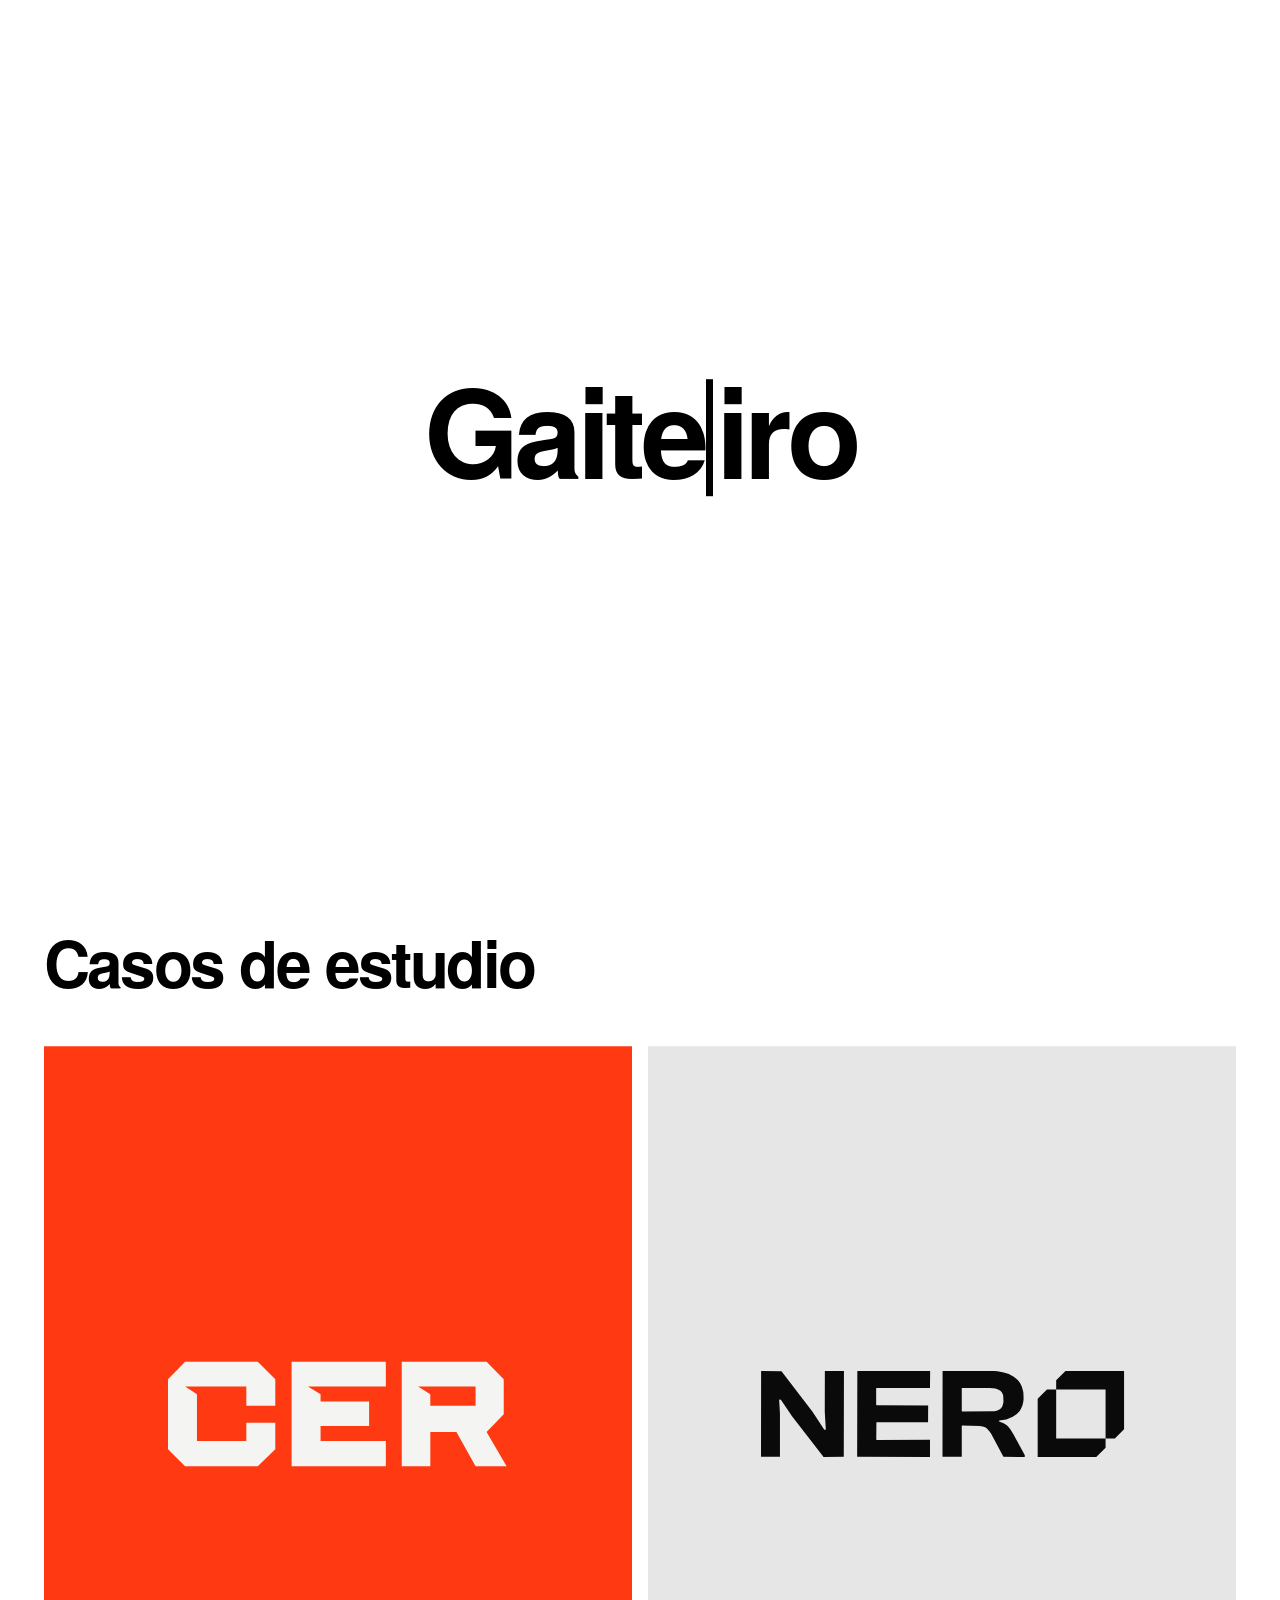
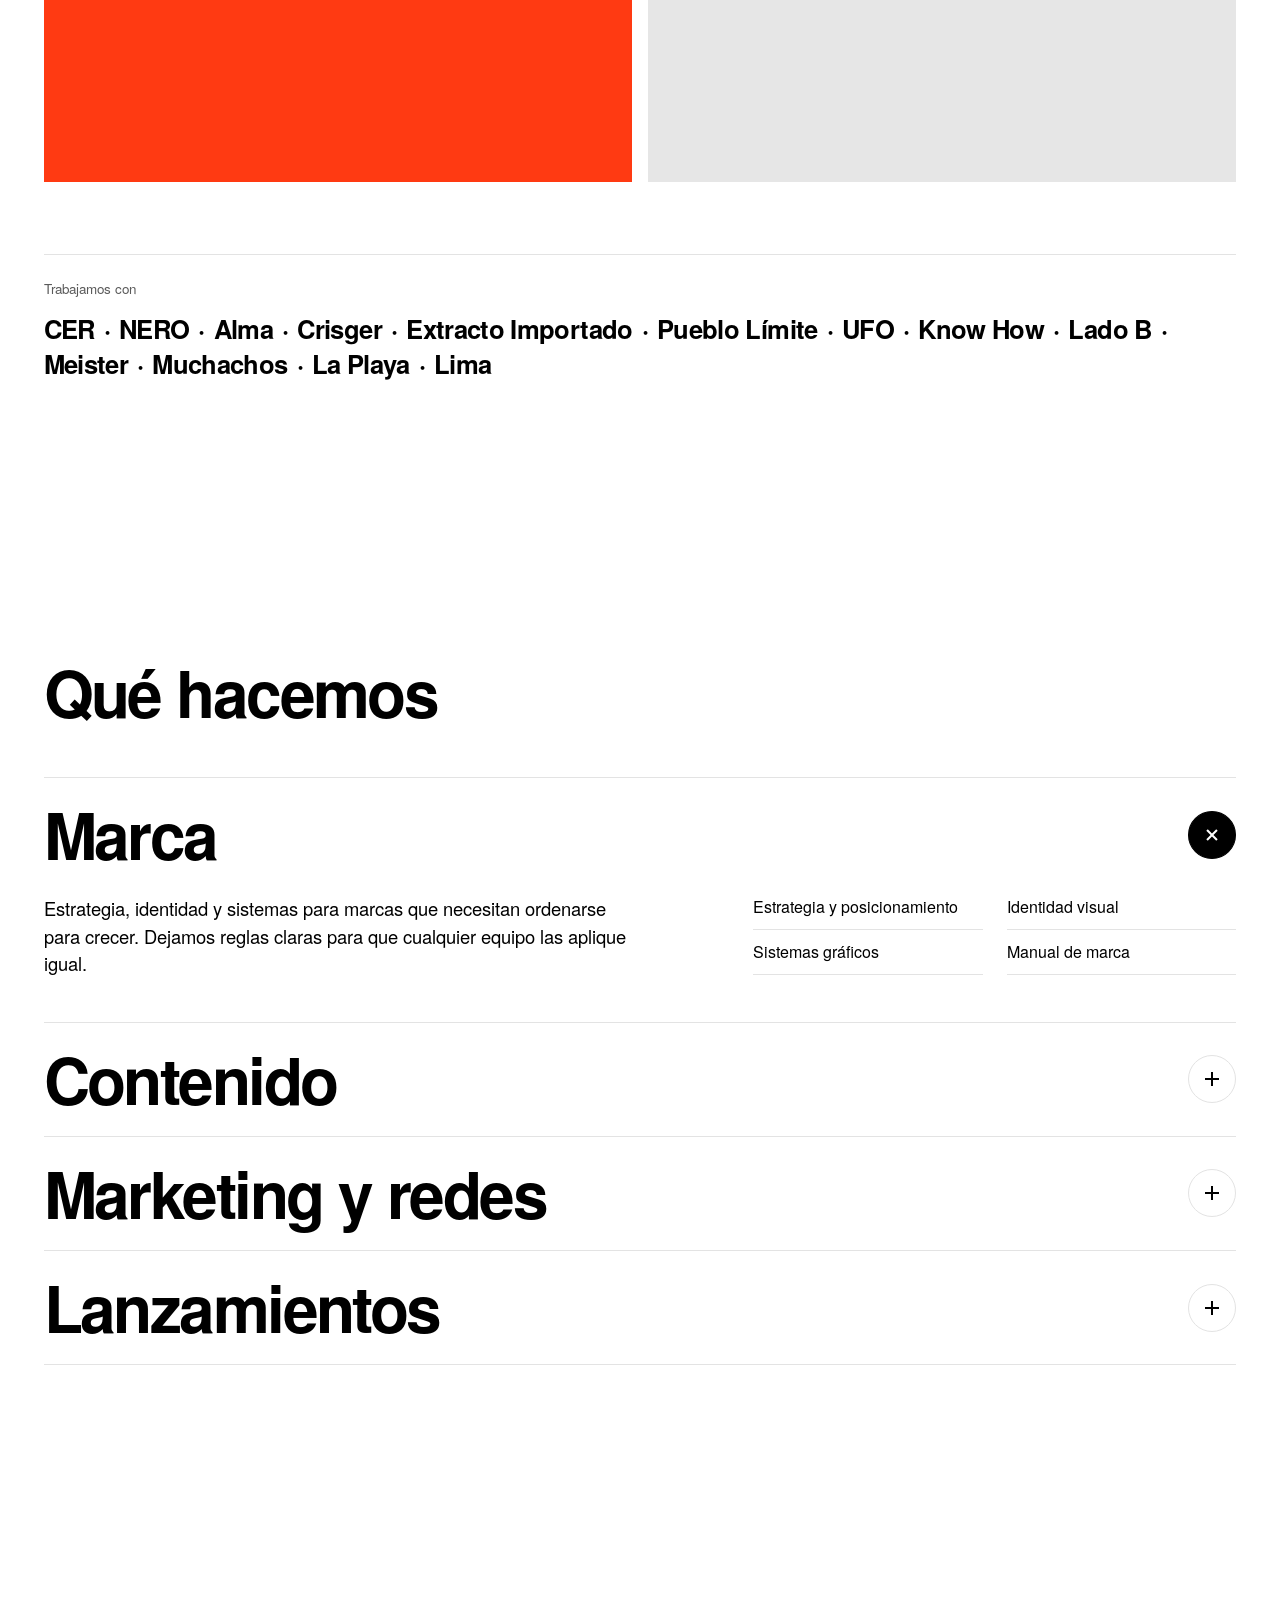
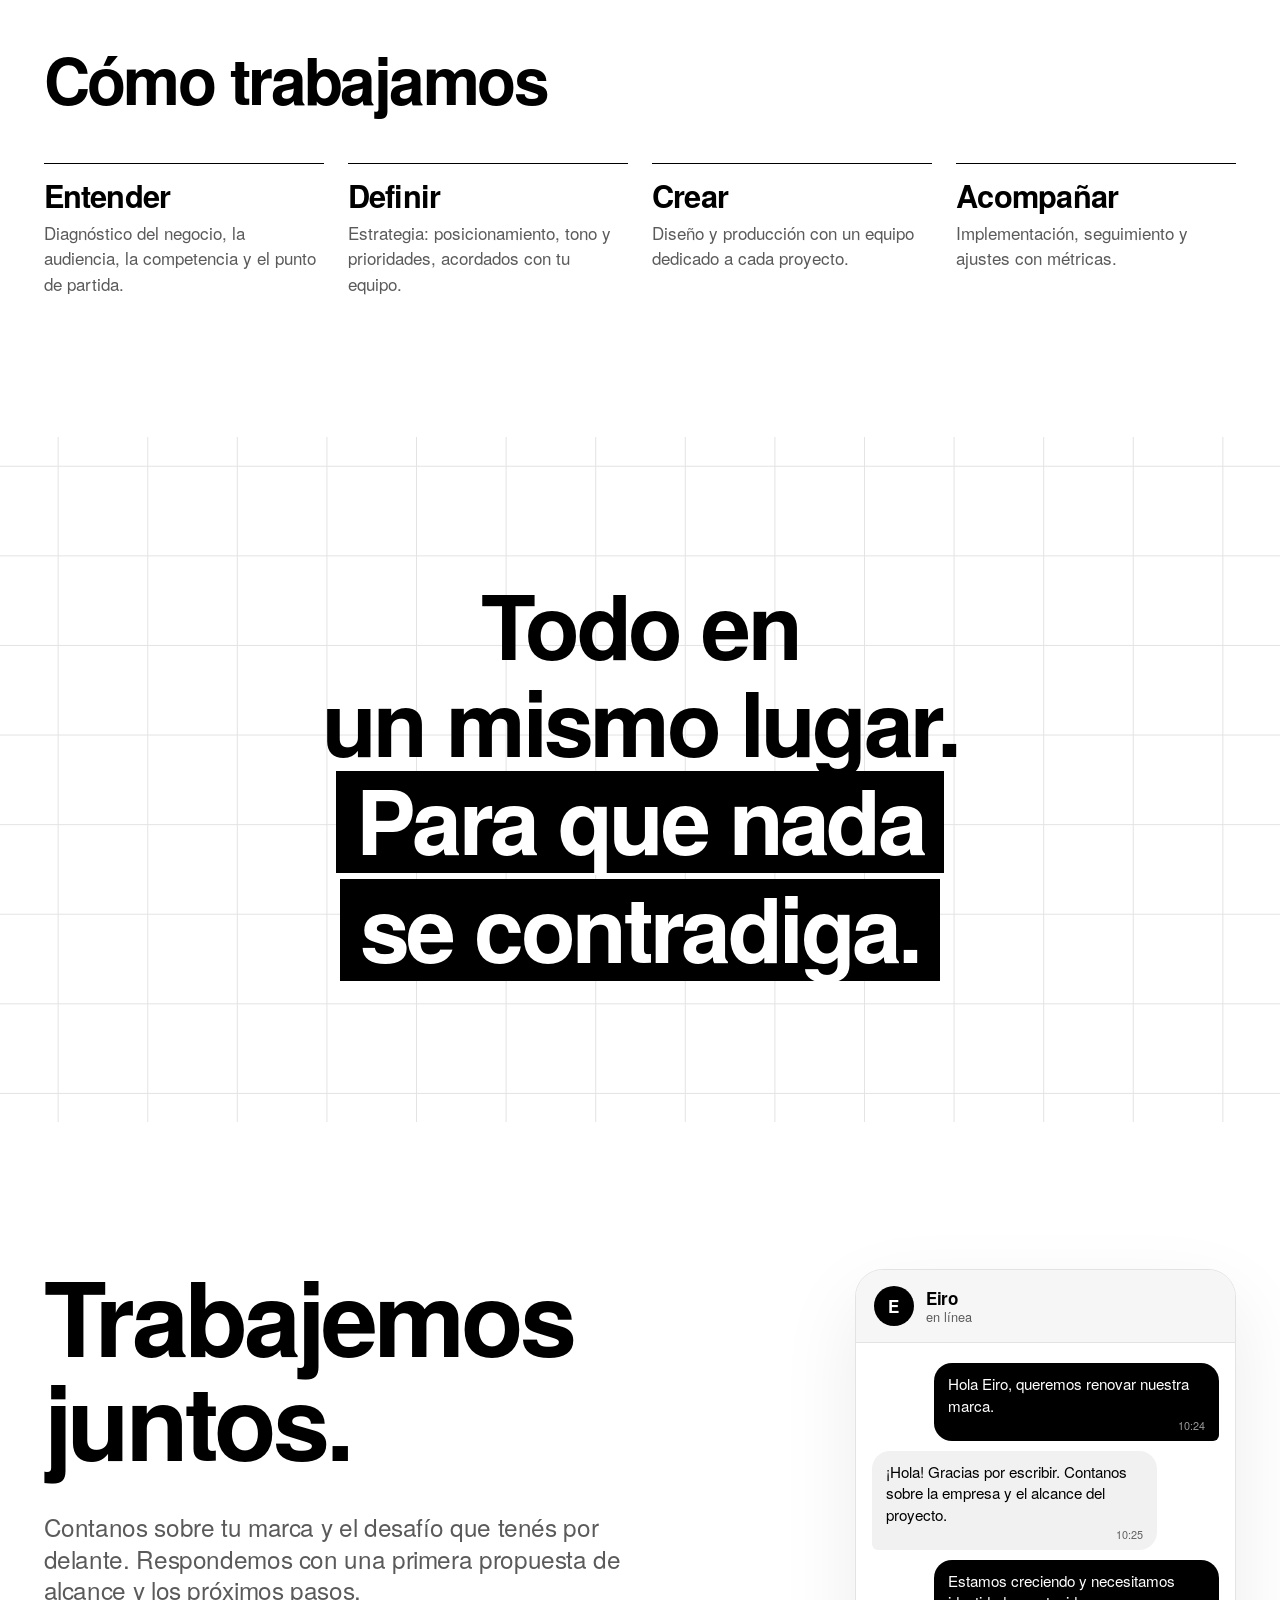
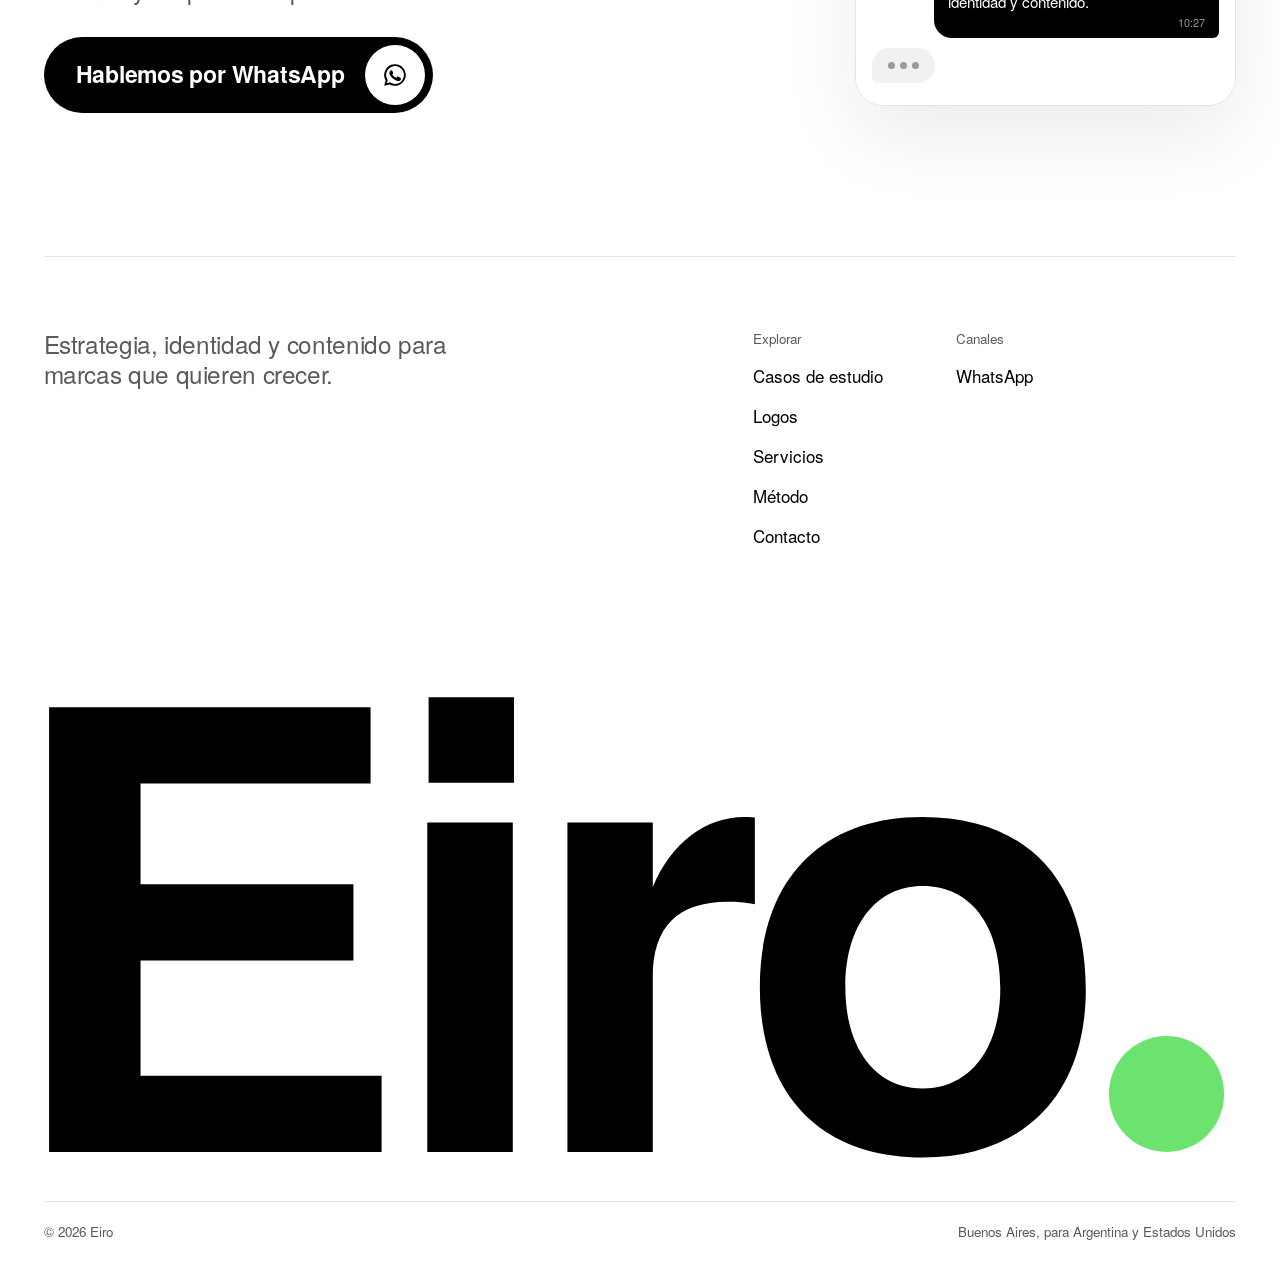
==== commit 0219cb28: "Eiro en blanco y negro puros (verde solo en el punto del logo); Gaiteiro en negro puro con grano Co-" ====
--- a/index.html
+++ b/index.html
@@ -27,7 +27,7 @@
 <link rel="apple-touch-icon" href="assets/apple-touch-icon.png?v=7">
 <link rel="preconnect" href="https://fonts.googleapis.com">
 <link rel="preconnect" href="https://fonts.gstatic.com" crossorigin>
-<link rel="stylesheet" href="styles.css?v=106">
+<link rel="stylesheet" href="styles.css?v=107">
 <script>
   /* Prepara las animaciones antes de pintar, para que no haya parpadeo.
      La intro (GAITEIRO → EIRO) se muestra una vez por visita. */
@@ -275,7 +275,7 @@
 
 <div class="cursor" id="cursor" aria-hidden="true">Ver</div>
 
-<script src="config.js?v=106"></script>
-<script src="script.js?v=106"></script>
+<script src="config.js?v=107"></script>
+<script src="script.js?v=107"></script>
 </body>
 </html>
--- a/styles.css
+++ b/styles.css
@@ -1154,3 +1154,30 @@
 .logo, .logo-fit, .intro-word { font-weight: 700; letter-spacing: -0.045em; }
 .logo .ek, .intro-word .ek { margin-right: 0.01em; }
 .logo-fit .l:first-child > span { margin-right: 0.01em; }
+
+/* ==========================================================
+   Blanco y negro intensos (v107): Eiro vive sobre blanco.
+   El verde queda solo en el punto del logo.
+   ========================================================== */
+:root { --paper: #FFFFFF; --ink: #000000; --char: #000000; --soft: #F3F3F3; --line: #E3E3E3; --gray: #5A5A5A; --accent: #000000; --on-accent: #FFFFFF; }
+.on-dark { --paper: #FFFFFF; --ink: #000000; --soft: #F3F3F3; --line: #E3E3E3; --gray: #5A5A5A; background: #FFFFFF; color: #000000; }
+body { background: #FFFFFF; color: #000000; }
+.logo .dot, .logo-fit .dot, .intro-word .dot { background: #6CE26F; }
+.intro-on .intro, .intro { background: #FFFFFF; color: #000000; }
+.intro-word .caret { background: #000000; }
+.header.is-stuck { background: rgba(255,255,255,.86); }
+.hero-side .statement, .ct-copy .statement { color: var(--gray); }
+.work-meta .mono { color: var(--gray); }
+.nav-cta, .ct-wa, .btn-solid { background: #000000; color: #FFFFFF; }
+.ct-wa-ico { background: #FFFFFF; color: #000000; }
+/* chat de contacto en claro */
+.chat { background: #FFFFFF; border-color: #E3E3E3; box-shadow: 0 30px 80px rgba(0,0,0,.08); }
+.chat-top { background: #F6F6F6; border-bottom-color: #E3E3E3; }
+.chat-av { background: #000000; color: #FFFFFF; }
+.chat-who small { color: #5A5A5A; }
+.msg.me { background: #000000; color: #FFFFFF; }
+.msg.them { background: #F1F1F1; color: #000000; }
+/* bola de boliche: negra sobre blanco */
+.talk.ball { background: #000000; border-color: #000000; }
+.dark { --paper: #FFFFFF; --ink: #000000; --line: #E3E3E3; --gray: #5A5A5A; --char: #FFFFFF; --char-fg: #000000; background: #FFFFFF; color: #000000; }
+.chat-body { background: #FFFFFF !important; background-image: none !important; }
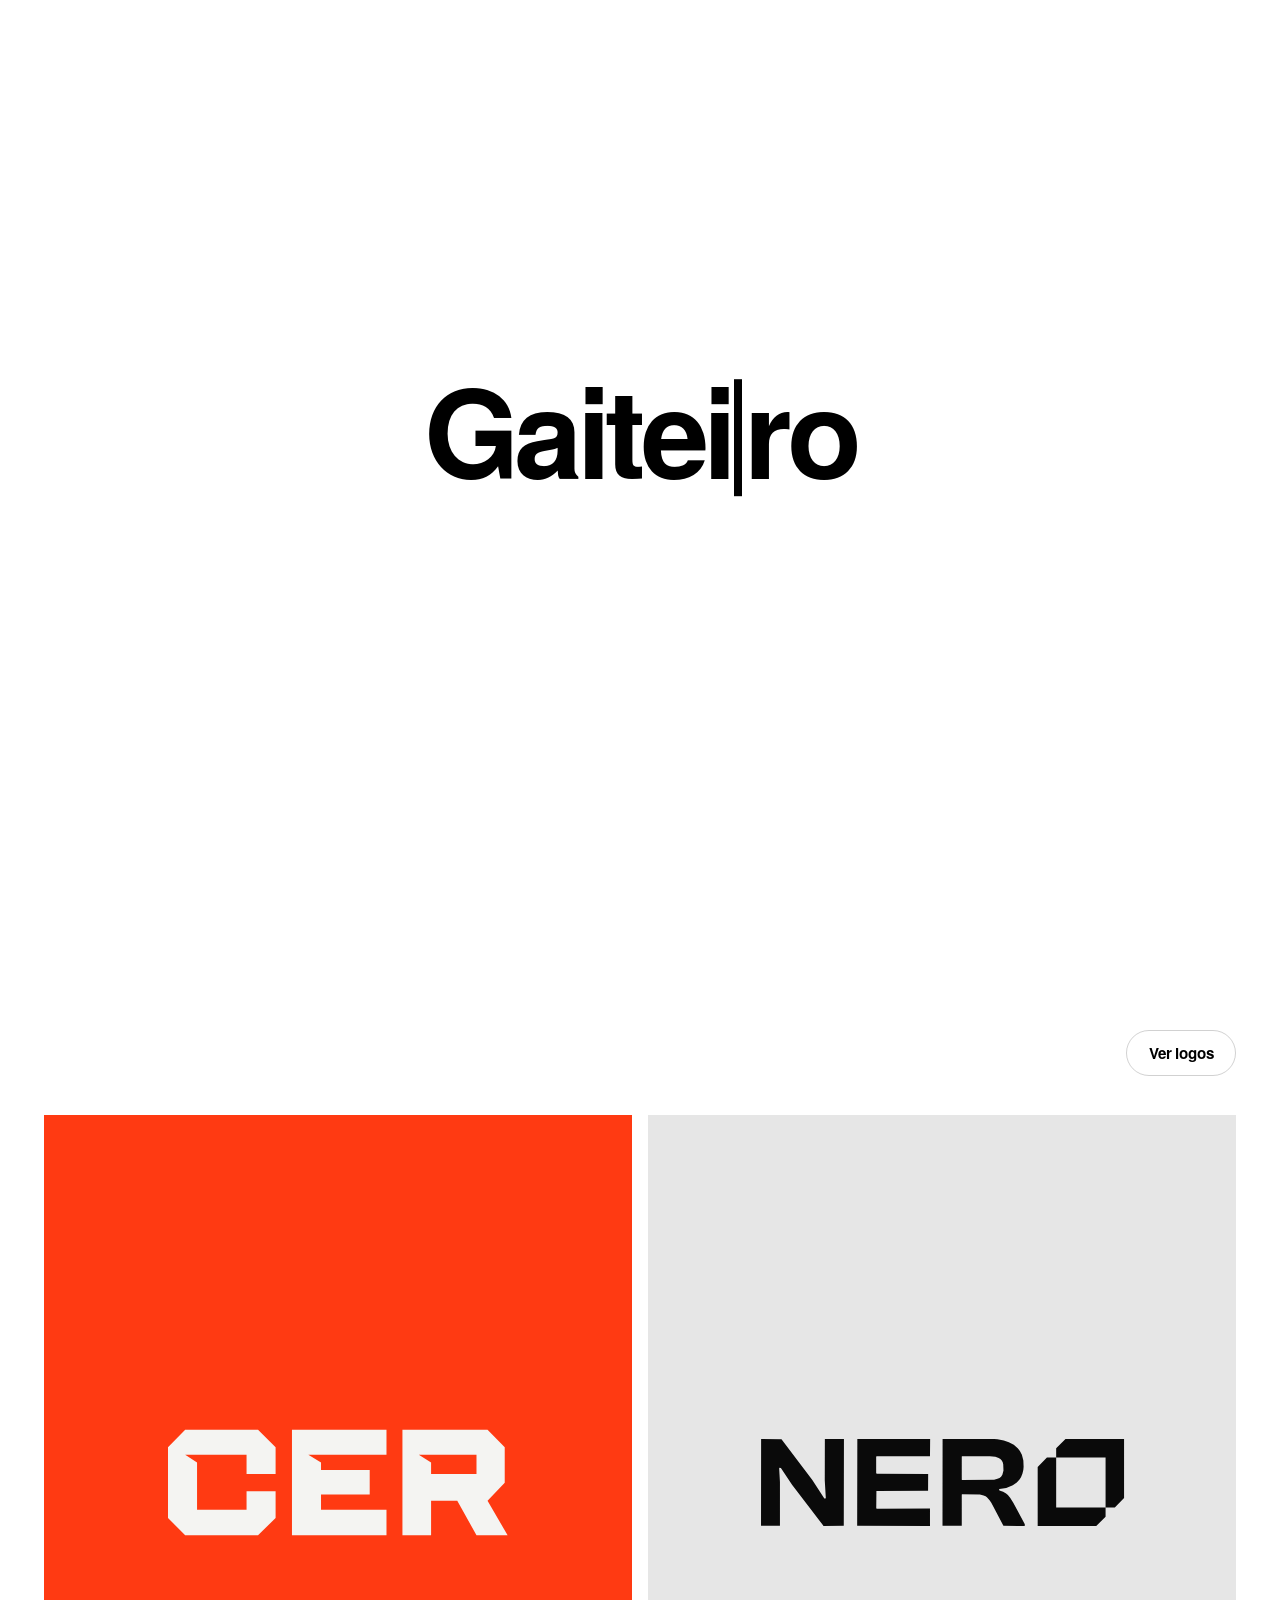
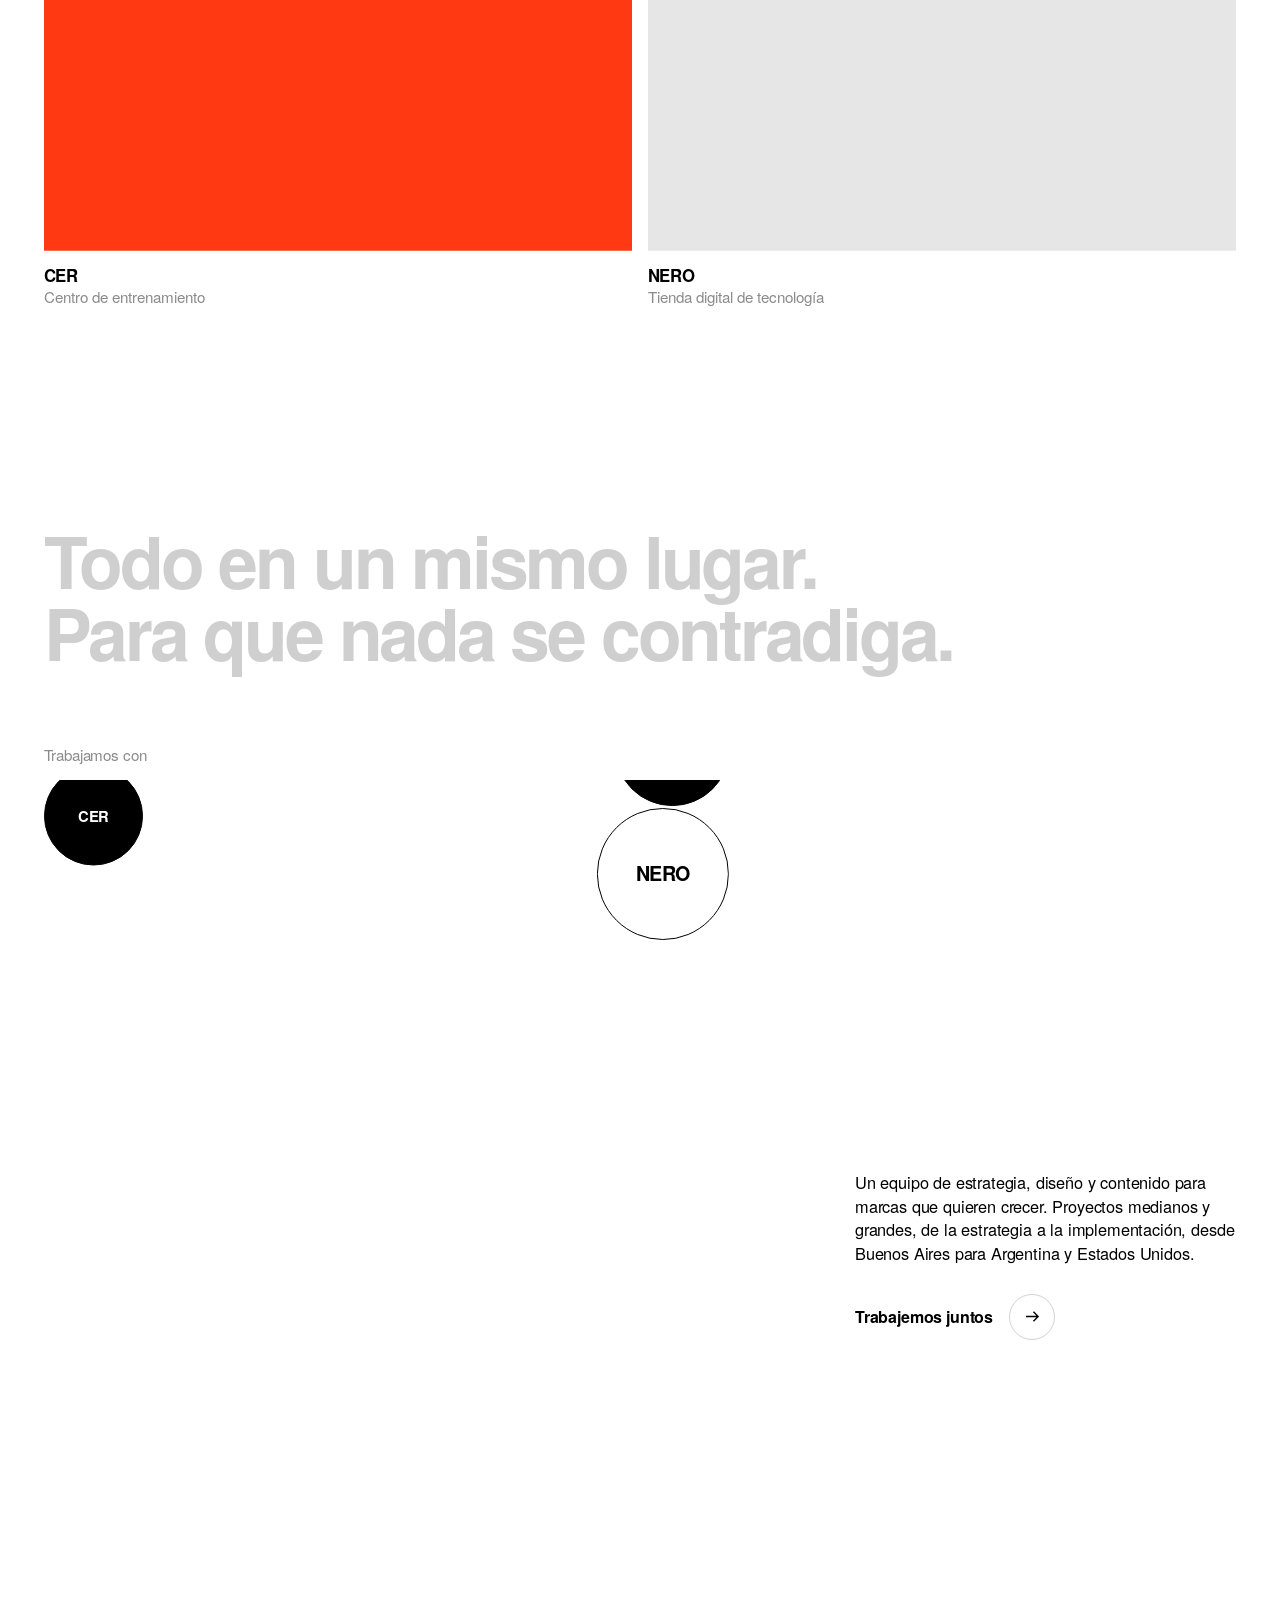
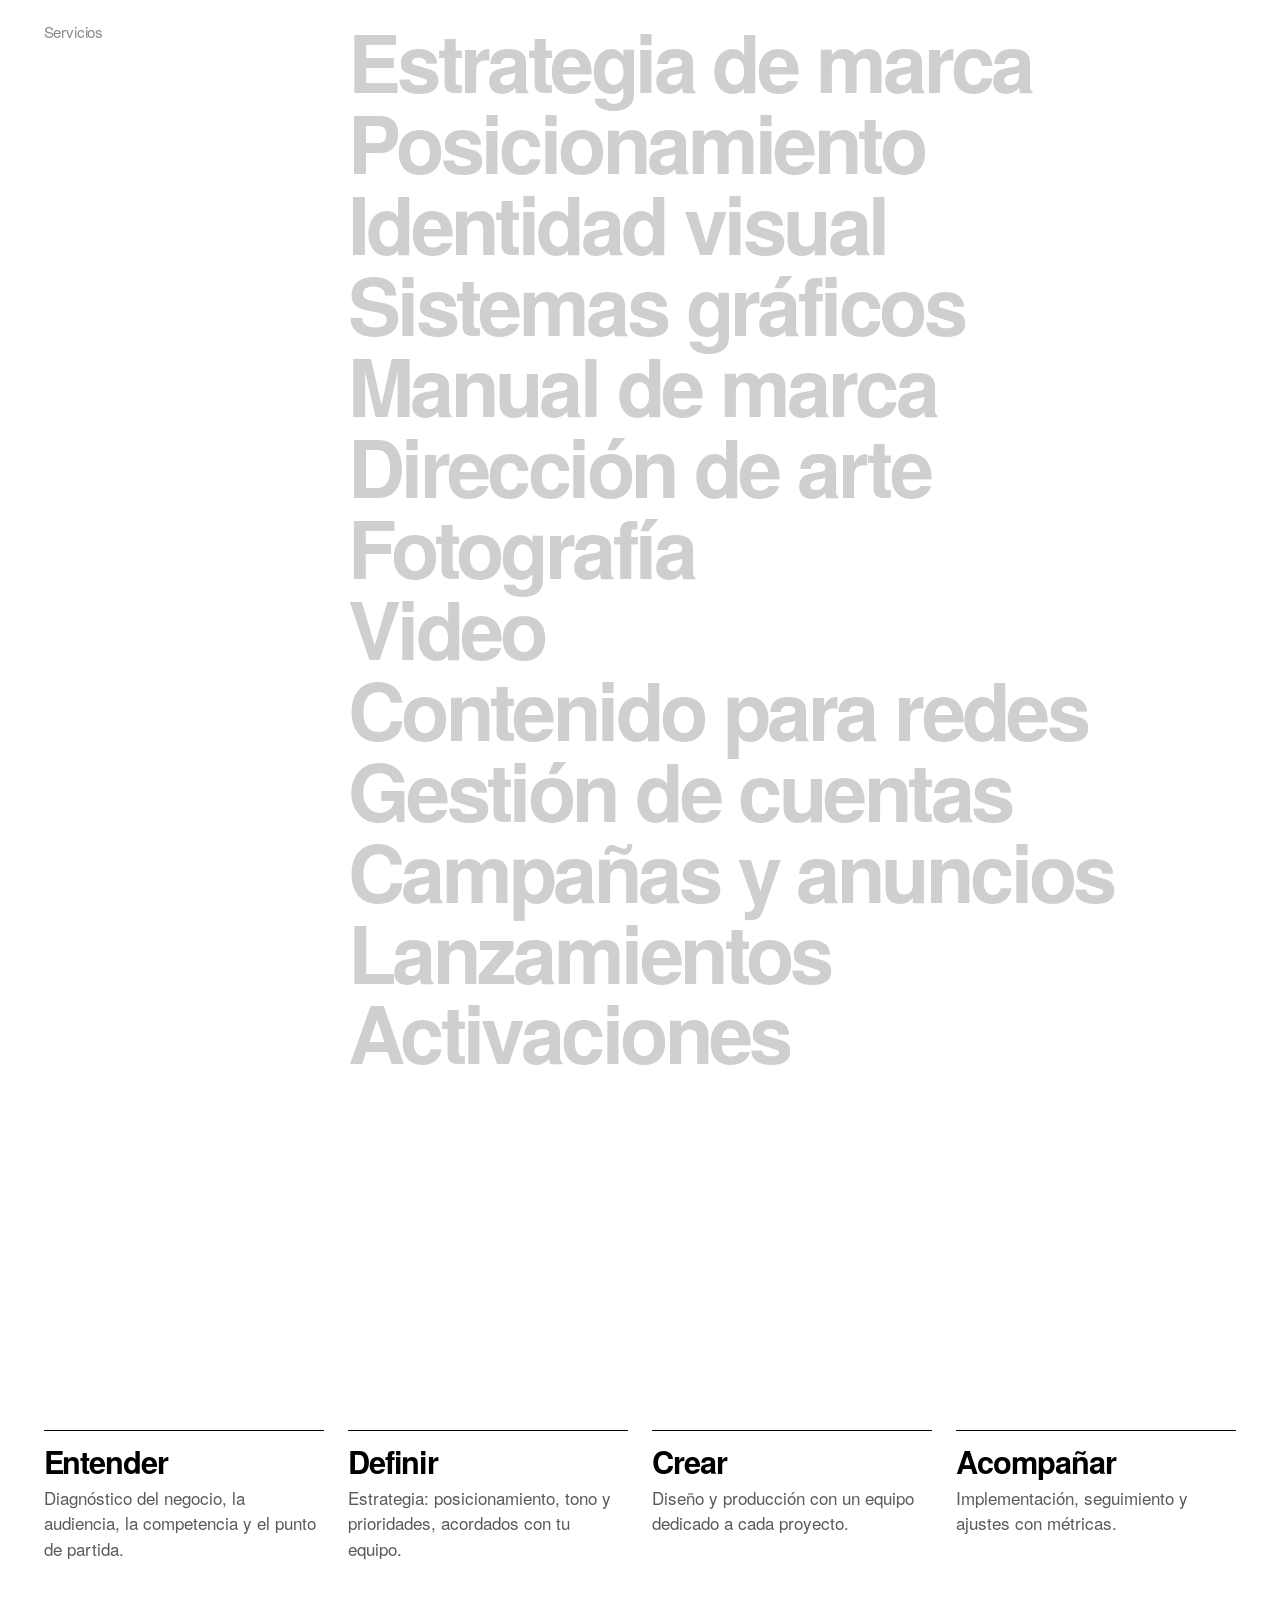
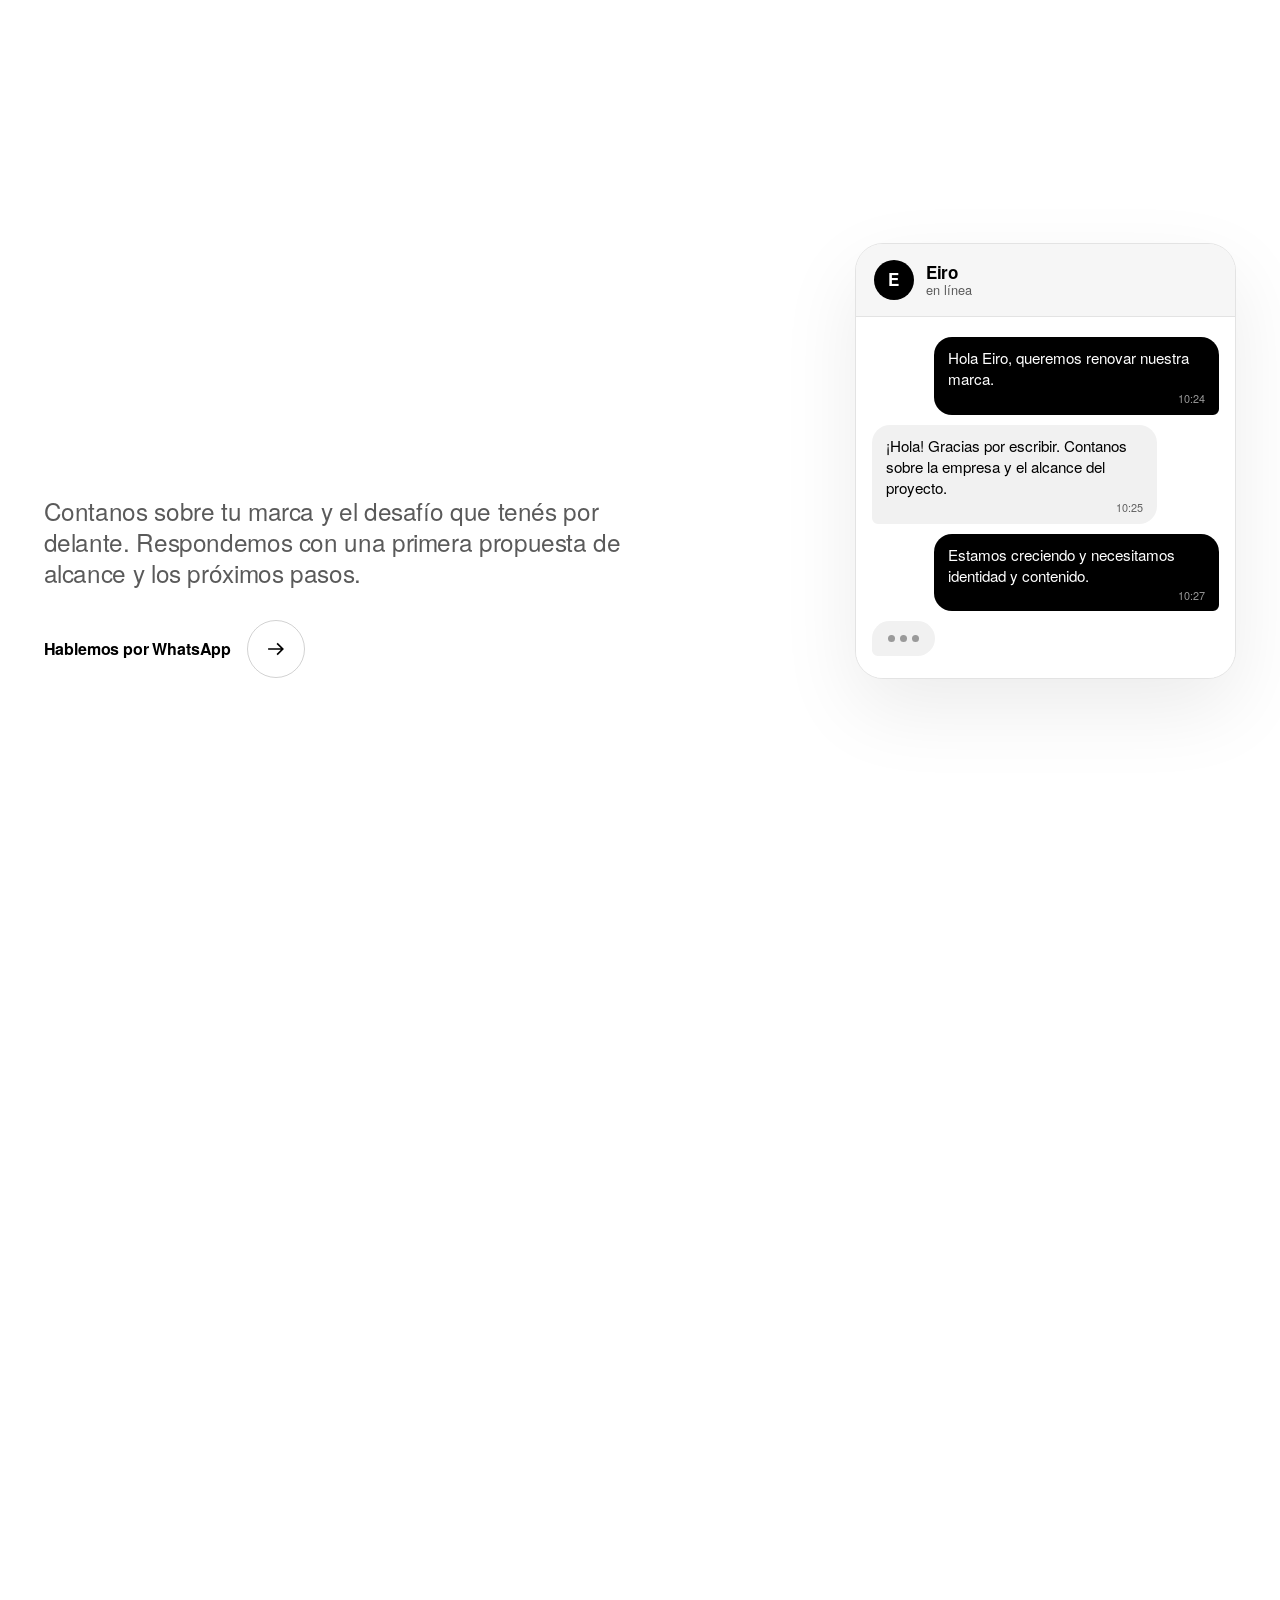
==== commit 05f04cd3: "Estilo Studio Size: Helvética medium apretada, menú a pantalla completa, títulos que suben por línea" ====
--- a/index.html
+++ b/index.html
@@ -27,7 +27,8 @@
 <link rel="apple-touch-icon" href="assets/apple-touch-icon.png?v=7">
 <link rel="preconnect" href="https://fonts.googleapis.com">
 <link rel="preconnect" href="https://fonts.gstatic.com" crossorigin>
-<link rel="stylesheet" href="styles.css?v=107">
+<link rel="stylesheet" href="styles.css?v=108">
+<link rel="stylesheet" href="assets/size.css?v=108">
 <script>
   /* Prepara las animaciones antes de pintar, para que no haya parpadeo.
      La intro (GAITEIRO → EIRO) se muestra una vez por visita. */
@@ -72,25 +73,26 @@
     </nav>
   </div>
 </header>
+<!-- Pie del menú a pantalla completa (lo arma assets/size.js) -->
+<template data-sz-extra>
+  <div><span>Contacto</span><a href="https://wa.me/5491134850669" target="_blank" rel="noopener">WhatsApp ↗</a></div>
+  <div><span>Base</span><p>Buenos Aires</p></div>
+  <div><span>Trabajamos en</span><p>Argentina</p><p>Estados Unidos</p></div>
+</template>
 
 <main id="contenido">
 
   <!-- PORTADA -->
   <section class="hero on-dark" id="inicio">
     <div class="wrap">
-      <div class="hero-row">
-        <h1 class="hero-title title">
-          <span class="sr-only">Eiro, estudio de branding en Buenos Aires: identidad visual, contenido y redes.</span>
-          <span aria-hidden="true" data-anim="words">Estudio de</span>
-          <span class="hero-accent" aria-hidden="true" data-anim="words">branding</span>
-        </h1>
-        <div class="hero-side">
-          <p class="statement" data-anim="fade">Un equipo de estrategia, diseño y contenido para marcas que quieren crecer. Desde Buenos Aires, para Argentina y Estados Unidos.</p>
-          <div class="cta-row" data-anim="fade">
-            <a class="btn btn-solid btn-roll" href="#casos"><span class="roll"><span data-label="Ver casos">Ver casos</span></span></a>
-          </div>
-        </div>
-      </div>
+      <h1 class="hero-title title">
+        <span class="sr-only">Eiro, estudio de branding en Buenos Aires: identidad visual, contenido y redes.</span>
+        <span aria-hidden="true" data-sz="lines">Estudio de<br>branding</span>
+      </h1>
+      <dl class="sz-facts hero-facts" data-anim="fade">
+        <div><dt>Estudio</dt><dd>Buenos Aires, para Argentina y Estados Unidos</dd></div>
+        <div><dt>Servicios</dt><dd>Marca, Contenido, Marketing y redes, Lanzamientos</dd></div>
+      </dl>
     </div>
   </section>
 
@@ -106,82 +108,65 @@
   <section class="section" id="casos" aria-labelledby="casos-t">
     <div class="wrap">
       <div class="sec-head">
-        <h2 class="title" id="casos-t" data-anim="words">Casos de estudio</h2>
-      </div>
-      <!-- PORTFOLIO: cada portada es el logo del cliente sobre su color sólido. -->
+        <h2 class="title" id="casos-t" data-sz="lines">Casos de estudio</h2>
+        <a class="sz-pill" href="logos.html">Ver logos</a>
+      </div>
+      <!-- PORTFOLIO: cada portada es el logo del cliente sobre su color sólido; el nombre va abajo, nunca encima. -->
       <ul class="works">
         <li class="work">
           <a class="work-link" href="trabajos/cer.html">
           <figure class="shot r-4x5 cover cv-cer" data-anim="shot"><img class="cv-logo" src="assets/cer/cer-logo-blanco.svg" alt="Logo de CER" width="831" height="259" style="width:58%"></figure>
-          <div class="work-meta sr-only"><h3>CER</h3><p class="mono muted">Centro de entrenamiento</p><p class="work-line muted">Identidad para un centro de entrenamiento preciso, cercano y a medida.</p></div>
+          <div class="case-cap"><h3>CER</h3><p>Centro de entrenamiento</p></div>
           </a>
         </li>
         <li class="work">
           <a class="work-link" href="trabajos/nero.html">
           <figure class="shot r-4x5 cover cv-nero" data-anim="shot"><img class="cv-logo" src="assets/nero/nero-logo.svg" alt="Logo de NERO" width="4204" height="1000" style="width:62%"></figure>
-          <div class="work-meta sr-only"><h3>NERO</h3><p class="mono muted">Tienda digital de tecnología</p><p class="work-line muted">Una marca que une el click y la caja en un solo símbolo.</p></div>
+          <div class="case-cap"><h3>NERO</h3><p>Tienda digital de tecnología</p></div>
           </a>
         </li>
       </ul>
-      <div class="clients" data-anim="fade">
-        <p class="mono muted">Trabajamos con</p>
-        <ul>
-          <li>CER</li>
-          <li>NERO</li>
-          <li>Alma</li>
-          <li>Crisger</li>
-          <li>Extracto Importado</li>
-          <li>Pueblo Límite</li>
-          <li>UFO</li>
-          <li>Know How</li>
-          <li>Lado B</li>
-          <li>Meister</li>
-          <li>Muchachos</li>
-          <li>La Playa</li>
-          <li>Lima</li>
-        </ul>
-      </div>
-    </div>
-  </section>
-
-  <!-- SERVICIOS -->
-  <section id="servicios" aria-labelledby="servicios-t">
-    <div class="dark">
-      <div class="wrap">
-        <div class="sec-head">
-          <h2 class="title" id="servicios-t" data-anim="words">Qué hacemos</h2>
-        </div>
-        <ol class="services">
-          <li data-anim="fade"><details open>
-            <summary><h3 class="title">Marca</h3><span class="toggle" aria-hidden="true"></span></summary>
-            <div class="service-body">
-              <p>Estrategia, identidad y sistemas para marcas que necesitan ordenarse para crecer. Dejamos reglas claras para que cualquier equipo las aplique igual.</p>
-              <ul class="deliverables" aria-label="Entregables"><li>Estrategia y posicionamiento</li><li>Identidad visual</li><li>Sistemas gráficos</li><li>Manual de marca</li></ul>
-            </div>
-          </details></li>
-          <li data-anim="fade"><details>
-            <summary><h3 class="title">Contenido</h3><span class="toggle" aria-hidden="true"></span></summary>
-            <div class="service-body">
-              <p>Producción de contenido con dirección de arte: fotografía, video y piezas para cada canal, pensadas como un sistema y no como piezas sueltas.</p>
-              <ul class="deliverables" aria-label="Entregables"><li>Dirección de arte</li><li>Fotografía</li><li>Video</li><li>Diseño de piezas</li></ul>
-            </div>
-          </details></li>
-          <li data-anim="fade"><details>
-            <summary><h3 class="title">Marketing y redes</h3><span class="toggle" aria-hidden="true"></span></summary>
-            <div class="service-body">
-              <p>Planificación, gestión y medición de canales. Trabajamos integrados a tu equipo, con objetivos claros y reportes periódicos.</p>
-              <ul class="deliverables" aria-label="Entregables"><li>Planificación</li><li>Gestión de cuentas</li><li>Calendarios de contenido</li><li>Campañas y anuncios</li><li>Coordinación de equipos</li><li>Seguimiento</li></ul>
-            </div>
-          </details></li>
-          <li data-anim="fade"><details>
-            <summary><h3 class="title">Lanzamientos</h3><span class="toggle" aria-hidden="true"></span></summary>
-            <div class="service-body">
-              <p>Lanzamientos de marca, producto o temporada: concepto, campaña y piezas para cada punto de contacto, coordinados por un mismo equipo.</p>
-              <ul class="deliverables" aria-label="Entregables"><li>Concepto de campaña</li><li>Plan de lanzamiento</li><li>Piezas y activaciones</li><li>Contenido audiovisual</li></ul>
-            </div>
-          </details></li>
-        </ol>
-      </div>
+    </div>
+  </section>
+
+  <!-- FRASE + CLIENTES + EQUIPO -->
+  <section class="section sz-about" aria-label="Cómo pensamos">
+    <div class="wrap">
+      <p class="sz-statement" data-sz="fill">Todo en un mismo lugar. Para que nada se contradiga.</p>
+      <div class="sz-about-row">
+        <div class="sz-clients">
+          <p class="sz-label">Trabajamos con</p>
+          <ul class="sz-bubbles" data-sz="bubbles">
+            <li>CER</li><li>NERO</li><li>Alma</li><li>Crisger</li><li>Extracto Importado</li><li>Pueblo Límite</li><li>UFO</li><li>Know How</li><li>Lado B</li><li>Meister</li><li>Muchachos</li><li>La Playa</li><li>Lima</li>
+          </ul>
+        </div>
+        <div class="sz-about-copy" data-anim="fade">
+          <p>Un equipo de estrategia, diseño y contenido para marcas que quieren crecer. Proyectos medianos y grandes, de la estrategia a la implementación, desde Buenos Aires para Argentina y Estados Unidos.</p>
+          <a class="sz-go" href="#contacto">Trabajemos juntos <span class="sz-c"></span></a>
+        </div>
+      </div>
+    </div>
+  </section>
+
+  <!-- SERVICIOS: lista grande, se enciende el renglón que pasa por el centro -->
+  <section class="section" id="servicios" aria-labelledby="servicios-t">
+    <div class="wrap sz-services">
+      <h2 class="sz-label" id="servicios-t">Servicios</h2>
+      <ul class="sz-list" data-sz="hl">
+        <li>Estrategia de marca</li>
+        <li>Posicionamiento</li>
+        <li>Identidad visual</li>
+        <li>Sistemas gráficos</li>
+        <li>Manual de marca</li>
+        <li>Dirección de arte</li>
+        <li>Fotografía</li>
+        <li>Video</li>
+        <li>Contenido para redes</li>
+        <li>Gestión de cuentas</li>
+        <li>Campañas y anuncios</li>
+        <li>Lanzamientos</li>
+        <li>Activaciones</li>
+      </ul>
     </div>
   </section>
 
@@ -189,7 +174,7 @@
   <section class="section" id="metodo" aria-labelledby="metodo-t">
     <div class="wrap">
       <div class="sec-head">
-        <h2 class="title" id="metodo-t" data-anim="words">Cómo trabajamos</h2>
+        <h2 class="title" id="metodo-t" data-sz="lines">Cómo trabajamos</h2>
       </div>
       <ol class="method method-row">
         <li data-anim="fade"><div><h3 class="title">Entender</h3><p>Diagnóstico del negocio, la audiencia, la competencia y el punto de partida.</p></div></li>
@@ -200,29 +185,14 @@
     </div>
   </section>
 
-  <!-- FRASE RESALTADA -->
-  <section class="quote" aria-label="Cómo pensamos">
-    <div class="wrap">
-      <p class="quote-text title">
-        <span class="q-line" data-anim="words">Todo en</span>
-        <span class="q-line" data-anim="words">un mismo lugar.</span>
-        <span class="q-line q-mark" data-anim="mark"><span>Para que nada</span></span>
-        <span class="q-line q-mark" data-anim="mark"><span>se contradiga.</span></span>
-      </p>
-    </div>
-  </section>
-
   <!-- CONTACTO: todo lleva a WhatsApp -->
   <section class="on-dark" id="contacto" aria-labelledby="contacto-t">
     <div class="contact-card wrap">
       <div class="ct-layout">
         <div class="ct-copy">
-          <h2 class="title" id="contacto-t"><span data-anim="words">Trabajemos</span> <span class="hl" data-anim="mark"><span>juntos.</span></span></h2>
+          <h2 class="title" id="contacto-t" data-sz="lines">Trabajemos<br>juntos.</h2>
           <p class="statement" data-anim="fade">Contanos sobre tu marca y el desafío que tenés por delante. Respondemos con una primera propuesta de alcance y los próximos pasos.</p>
-          <a class="ct-wa ct-wa-big" id="ct-wa" href="#contacto" data-anim="fade">
-            <span class="ct-wa-label">Hablemos por WhatsApp</span>
-            <span class="ct-wa-ico" aria-hidden="true"><svg viewBox="0 0 24 24"><path fill="currentColor" d="M12 2a10 10 0 0 0-8.6 15.1L2 22l5-1.3A10 10 0 1 0 12 2Zm0 18.2a8.2 8.2 0 0 1-4.2-1.2l-.3-.2-3 .8.8-2.9-.2-.3A8.2 8.2 0 1 1 12 20.2Zm4.5-6.1c-.2-.1-1.5-.7-1.7-.8-.2-.1-.4-.1-.6.1l-.8 1c-.1.2-.3.2-.5.1a6.7 6.7 0 0 1-3.3-2.9c-.3-.4.2-.4.7-1.3.1-.2 0-.3 0-.4l-.8-1.8c-.2-.5-.4-.4-.6-.4h-.5a1 1 0 0 0-.7.3 3 3 0 0 0-.9 2.2 5.2 5.2 0 0 0 1.1 2.7 11.8 11.8 0 0 0 4.5 4c1.7.7 2.3.8 3.2.6.5-.1 1.5-.6 1.7-1.2.2-.6.2-1.1.2-1.2-.1-.1-.3-.2-.5-.3Z"/></svg></span>
-          </a>
+          <a class="sz-go sz-go-big" id="ct-wa" href="#contacto" data-anim="fade">Hablemos por WhatsApp <span class="sz-c"></span></a>
           <div class="channels"><ul id="channels" hidden></ul></div>
         </div>
         <!-- Vista previa de la conversación: muestra cómo arranca el contacto -->
@@ -244,15 +214,11 @@
 
 </main>
 
-<footer class="footer on-dark">
+<footer class="footer on-dark sz-curtain">
   <div class="wrap">
-    <div class="footer-grid">
-      <div class="footer-brand">
-        <p class="footer-claim">Estrategia, identidad y contenido para marcas que quieren crecer.</p>
-      </div>
+    <div class="foot-cols">
       <nav aria-label="Pie de página">
-        <span class="label mono">Explorar</span>
-        <ul>
+        <ul class="foot-links">
           <li><a href="#casos">Casos de estudio</a></li>
           <li><a href="logos.html">Logos</a></li>
           <li><a href="#servicios">Servicios</a></li>
@@ -261,21 +227,24 @@
         </ul>
       </nav>
       <div class="foot-channels" id="foot-channels-box" hidden>
-        <span class="label mono">Canales</span>
-        <ul id="foot-channels"></ul>
+        <ul class="foot-links" id="foot-channels"></ul>
       </div>
     </div>
     <p class="logo logo-fit footer-logo" id="logo-foot" role="img" aria-label="Eiro" data-anim="letters" data-kern="0.01" data-dot="0.24">Eiro<span class="dot"></span></p>
-    <div class="legal mono">
-      <span>© <span id="year">2026</span> Eiro</span>
-      <span>Buenos Aires, para Argentina y Estados Unidos</span>
+    <div class="foot-bottom">
+      <p class="footer-claim">Estrategia, identidad y contenido para marcas que quieren crecer.</p>
+      <div class="legal">
+        <span>© <span id="year">2026</span> Eiro</span>
+        <span>Buenos Aires, para Argentina y Estados Unidos</span>
+      </div>
     </div>
   </div>
 </footer>
 
 <div class="cursor" id="cursor" aria-hidden="true">Ver</div>
 
-<script src="config.js?v=107"></script>
-<script src="script.js?v=107"></script>
+<script src="config.js?v=108"></script>
+<script src="script.js?v=108"></script>
+<script src="assets/size.js?v=108"></script>
 </body>
 </html>
--- a/styles.css
+++ b/styles.css
@@ -1181,3 +1181,81 @@
 .talk.ball { background: #000000; border-color: #000000; }
 .dark { --paper: #FFFFFF; --ink: #000000; --line: #E3E3E3; --gray: #5A5A5A; --char: #FFFFFF; --char-fg: #000000; background: #FFFFFF; color: #000000; }
 .chat-body { background: #FFFFFF !important; background-image: none !important; }
+
+/* ==========================================================
+   Estilo Studio Size (v108): Eiro sobre blanco.
+   Helvética medium muy apretada para lo grande, regular para leer,
+   rótulos en gris. Componentes compartidos en assets/size.css.
+   ========================================================== */
+@font-face { font-family: "Eiro Helvetica"; src: local("Helvetica Neue Medium"), local("HelveticaNeue-Medium"), url("assets/fonts/heros-bold.woff") format("woff"); font-weight: 500; font-display: swap; }
+:root { --sz-bg: #FFFFFF; --sz-fg: #000000; --sz-dim: #CFCFCF; --sz-mute: #8A8A8A; --sz-line: rgba(0,0,0,.18); --sz-top: var(--header-h); }
+::selection { background: #000000; color: #FFFFFF; }
+
+/* Tipografía */
+.sz .title, .sz .hero-title { font-weight: 500; letter-spacing: -0.045em; line-height: .96; }
+.sz .statement { font-weight: 400; letter-spacing: -0.015em; }
+.sz .sec-head { align-items: end; margin-bottom: clamp(24px, 3vw, 44px); }
+.sz .sec-head h2 { font-size: clamp(1.7rem, 3vw, 3rem); letter-spacing: -0.04em; }
+
+/* Barra: logo a la izquierda y menú a la derecha, en todos los tamaños */
+.sz .nav, .sz .menu-btn { display: none !important; }
+.sz .header .wrap { display: flex !important; justify-content: space-between; align-items: center; flex-wrap: nowrap; }
+.sz .header, .sz .header.is-stuck { background: #FFFFFF; border-bottom-color: transparent; backdrop-filter: none; -webkit-backdrop-filter: none; }
+.sz-menu-open .header { transform: none !important; }
+
+/* Portada: frase grande y, abajo, los datos en dos columnas (como "Client / Services") */
+.sz .hero { padding-block: 0 clamp(40px, 6vw, 96px); }
+.sz .hero .wrap { min-height: min(74svh, 780px); display: grid; grid-template-columns: minmax(0, 1fr); align-content: end; gap: clamp(32px, 4.4vw, 64px); }
+.sz .hero-title { grid-column: auto; font-size: clamp(3.6rem, 10.4vw, 12.4rem); }
+.sz .hero-facts { grid-column: auto; }
+@media (max-width: 900px) { .sz .hero .wrap { min-height: 66svh; } .sz .hero-title { font-size: clamp(3.4rem, 15vw, 6rem); } }
+
+/* Cinta */
+.sz .marquee { border-block-color: var(--line); }
+.sz .marquee span { font-weight: 500; letter-spacing: -0.04em; }
+.sz .marquee i { width: clamp(6px, .6vw, 9px); height: clamp(6px, .6vw, 9px); background: #000000; }
+
+/* Casos: portada sola y el nombre abajo, en gris */
+.case-cap { display: grid; gap: 2px; padding-top: 14px; }
+.case-cap h3 { font-size: clamp(1.05rem, 1.3vw, 1.25rem); font-weight: 500; letter-spacing: -0.02em; line-height: 1.2; }
+.case-cap p { font-size: .95rem; color: var(--sz-mute); line-height: 1.3; }
+.sz .works { gap: clamp(28px, 3vw, 44px) clamp(10px, 1.2vw, 16px); }
+
+/* Frase, clientes y equipo */
+.sz-about { padding-top: clamp(40px, 6vw, 96px); }
+.sz-about .sz-statement { max-width: 14em; }
+.sz-about-row { display: grid; grid-template-columns: repeat(12, minmax(0, 1fr)); gap: var(--s-4) var(--s-3); margin-top: clamp(40px, 6vw, 104px); align-items: end; }
+.sz-clients { grid-column: 1 / span 7; display: grid; gap: 14px; }
+.sz-about-copy { grid-column: 9 / -1; display: grid; gap: 28px; justify-items: start; }
+.sz-about-copy p { font-size: clamp(1.02rem, 1.2vw, 1.15rem); line-height: 1.45; letter-spacing: -0.01em; max-width: 28em; }
+@media (max-width: 900px) { .sz-clients, .sz-about-copy { grid-column: 1 / -1; } }
+
+/* Servicios: rótulo a la izquierda, lista grande a la derecha */
+.sz-services { display: grid; grid-template-columns: repeat(12, minmax(0, 1fr)); gap: 16px var(--s-3); align-items: start; }
+.sz-services .sz-label { grid-column: 1 / span 3; position: sticky; top: calc(var(--header-h) + 20px); }
+.sz-services .sz-list { grid-column: 4 / -1; }
+@media (max-width: 900px) { .sz-services .sz-label, .sz-services .sz-list { grid-column: 1 / -1; position: static; } }
+
+/* Método */
+.sz .method h3 { font-weight: 500; letter-spacing: -0.035em; }
+.sz .method-row li { border-top-width: 1px; }
+
+/* Contacto: texto + botón circular con flecha */
+.sz .ct-copy h2 { font-size: clamp(3.2rem, 8.6vw, 8.4rem); }
+.sz-go-big { font-size: clamp(1.1rem, 1.6vw, 1.35rem); margin-top: var(--s-1); }
+.sz-go-big .sz-c { width: 58px; height: 58px; }
+.sz-go-big .sz-c svg { width: 18px; height: 18px; }
+
+/* Pie: links en gris, la palabra gigante, una línea fina y la firma chica */
+.sz .footer { padding-block: clamp(64px, 8vw, 128px) 22px; }
+.foot-cols { display: flex; flex-wrap: wrap; gap: 0 clamp(40px, 9vw, 160px); }
+.foot-links li a { display: inline-block; padding: 1px 0; text-decoration: none; font-size: clamp(1.15rem, 1.7vw, 1.6rem); font-weight: 500; letter-spacing: -0.035em; line-height: 1.15; color: var(--sz-dim); transition: color .25s ease; }
+.foot-links li a:hover, .foot-links li a:focus-visible { color: #000000; }
+.sz .footer-logo { margin-top: clamp(48px, 7vw, 120px); }
+.foot-bottom { display: grid; gap: 10px; margin-top: clamp(10px, 1.2vw, 18px); padding-top: 14px; border-top: 1px solid #000000; }
+.sz .footer-claim { font-size: .92rem; font-weight: 400; line-height: 1.4; letter-spacing: -0.01em; color: var(--sz-mute); max-width: none; }
+.sz .foot-bottom .legal { margin: 0; padding: 0; border: 0; font-size: .85rem; color: var(--sz-mute); }
+/* El pie queda quieto debajo y la página se corre como un telón */
+.sz main { position: relative; z-index: 1; background: #FFFFFF; }
+.sz .sz-curtain { position: sticky; bottom: 0; z-index: 0; }
+.sz-menu-open .talk, .sz-menu-open .gate { opacity: 0; pointer-events: none; }
--- a/assets/size.css
+++ b/assets/size.css
@@ -0,0 +1,122 @@
+/* ==========================================================
+   Estilo "Studio Size" (v108), compartido por Eiro y Gaiteiro.
+   Cada web define sus colores:
+   --sz-bg fondo · --sz-fg tinta · --sz-dim gris apagado (listas y menú)
+   --sz-mute gris de rótulos · --sz-line bordes finos
+   ========================================================== */
+:root {
+  --sz-bg: #FFFFFF; --sz-fg: #000000; --sz-dim: #CFCFCF; --sz-mute: #8A8A8A; --sz-line: rgba(0,0,0,.18);
+  --sz-ease: cubic-bezier(.19, 1, .22, 1);
+  --sz-g: clamp(16px, 3.4vw, 48px);
+  --sz-top: 72px;
+}
+
+/* ---------- Botón de menú: dos rayitas que se cruzan ---------- */
+.sz-burger {
+  position: relative; flex: none; width: 44px; height: 44px; margin-right: -10px; padding: 0;
+  background: none; border: 0; color: inherit; cursor: pointer; z-index: 2;
+}
+.sz-burger i {
+  position: absolute; left: 10px; right: 10px; height: 1.5px; background: currentColor;
+  transition: transform .5s var(--sz-ease), top .5s var(--sz-ease);
+}
+.sz-burger i:first-child { top: 18px; }
+.sz-burger i:last-child { top: 24.5px; }
+.sz-menu-open .sz-burger i { top: 21.25px; }
+.sz-menu-open .sz-burger i:first-child { transform: rotate(45deg); }
+.sz-menu-open .sz-burger i:last-child { transform: rotate(-45deg); }
+
+/* ---------- Menú a pantalla completa ---------- */
+html.sz-menu-open, html.sz-menu-open body { overflow: hidden; }
+.sz-menu {
+  position: fixed; inset: 0; z-index: 39; overflow-y: auto; overscroll-behavior: contain;
+  display: flex; flex-direction: column; justify-content: space-between; gap: 48px;
+  padding: calc(var(--sz-top) + clamp(24px, 6vh, 72px)) var(--sz-g) max(28px, env(safe-area-inset-bottom));
+  background: var(--sz-bg); color: var(--sz-fg);
+  opacity: 0; transition: opacity .35s ease;
+}
+.sz-menu.on { opacity: 1; }
+.sz-items { display: flex; flex-direction: column; align-items: flex-start; }
+.sz-items a {
+  display: inline-block; font-weight: 500; font-size: clamp(2.6rem, min(8.4vw, 9.2vh), 7.6rem); line-height: 1.02; letter-spacing: -0.045em;
+  color: var(--sz-dim); text-decoration: none; opacity: 0; transform: translateY(40%);
+  transition: transform .9s var(--sz-ease) calc(var(--i) * 55ms), opacity .5s ease calc(var(--i) * 55ms), color .7s ease calc(var(--i) * 55ms + 260ms);
+}
+.sz-menu.on .sz-items a { opacity: 1; transform: none; color: var(--sz-fg); }
+.sz-ext { display: inline-block; font-size: .62em; vertical-align: .32em; margin-left: .04em; }
+@media (hover: hover) {
+  .sz-menu.on .sz-items:hover a { color: var(--sz-dim); transition-delay: 0s; transition-duration: .9s, .5s, .25s; }
+  .sz-menu.on .sz-items a:hover, .sz-menu.on .sz-items a:focus-visible { color: var(--sz-fg); }
+}
+.sz-meta {
+  display: grid; grid-template-columns: repeat(3, minmax(0, 1fr)); gap: 2px 16px; max-width: 760px;
+  font-size: .95rem; line-height: 1.5; letter-spacing: -0.01em;
+  opacity: 0; transition: opacity .6s ease calc(var(--i) * 55ms + 200ms);
+}
+.sz-menu.on .sz-meta { opacity: 1; }
+.sz-meta > div { display: grid; align-content: start; }
+.sz-meta a, .sz-meta span { display: block; padding: 3px 0; text-decoration: none; color: inherit; }
+.sz-meta span { color: var(--sz-mute); }
+.sz-meta a:hover { color: var(--sz-mute); }
+
+/* ---------- Títulos que suben línea por línea ---------- */
+.sz-l { display: block; overflow: hidden; padding-bottom: .14em; margin-bottom: -.14em; }
+.sz-l > span { display: block; }
+.sz-motion [data-sz="lines"] .sz-l > span,
+.sz-motion [data-sz="split"] .sz-l > span { transform: translateY(108%); transition: transform 1.2s var(--sz-ease); transition-delay: calc(var(--i) * 85ms); }
+.sz-motion .sz-in .sz-l > span,
+.sz-motion [data-sz="split"].on .sz-l > span { transform: none; }
+
+/* ---------- Lista grande que se enciende al pasar por el centro ---------- */
+.sz-list { list-style: none; margin: 0; padding: 0; }
+.sz-list li {
+  font-weight: 500; font-size: clamp(2.1rem, 6.2vw, 6.4rem); line-height: 1.02; letter-spacing: -0.045em;
+  color: var(--sz-dim); transition: color .35s ease;
+}
+.sz-list li.on { color: var(--sz-fg); }
+
+/* ---------- Frase que se llena de color ---------- */
+.sz-statement { font-weight: 500; font-size: clamp(2.1rem, 5.6vw, 6rem); line-height: 1; letter-spacing: -0.045em; text-wrap: balance; margin: 0; }
+.sz-w { color: var(--sz-dim); transition: color .4s ease; }
+.sz-w.on { color: var(--sz-fg); }
+
+/* ---------- Rótulos, datos y botones ---------- */
+.sz-label { margin: 0; font-size: .95rem; font-weight: 400; line-height: 1.4; letter-spacing: -0.01em; color: var(--sz-mute); }
+.sz-facts { display: grid; grid-template-columns: repeat(2, minmax(0, 1fr)); gap: 16px var(--sz-g); margin: 0; max-width: 760px; }
+.sz-facts dt { color: var(--sz-mute); font-size: .95rem; line-height: 1.4; }
+.sz-facts dd { margin: 0; font-size: .95rem; line-height: 1.4; }
+
+.sz-pill {
+  display: inline-flex; align-items: center; justify-content: center; min-height: 46px; padding: 0 22px;
+  border: 1px solid var(--sz-line); border-radius: 999px !important; color: inherit; text-decoration: none;
+  font-weight: 500; font-size: .95rem; letter-spacing: -0.01em; white-space: nowrap;
+  transition: background-color .3s ease, color .3s ease, border-color .3s ease;
+}
+.sz-pill:hover { background: var(--sz-fg); color: var(--sz-bg); border-color: var(--sz-fg); }
+
+.sz-go { display: inline-flex; align-items: center; gap: 16px; color: inherit; text-decoration: none; font-weight: 500; font-size: 1rem; letter-spacing: -0.01em; }
+.sz-c {
+  flex: none; display: grid; place-items: center; width: 46px; height: 46px; border-radius: 50% !important;
+  border: 1px solid var(--sz-line); transition: background-color .3s ease, color .3s ease, border-color .3s ease;
+}
+.sz-c svg { width: 15px; height: 15px; transition: transform .45s var(--sz-ease); }
+.sz-go:hover .sz-c, .sz-go:focus-visible .sz-c { background: var(--sz-fg); color: var(--sz-bg); border-color: var(--sz-fg); }
+.sz-go:hover .sz-c svg { transform: translateX(3px); }
+
+/* ---------- Burbujas de clientes ---------- */
+.sz-bubbles { list-style: none; margin: 0; padding: 0; display: flex; flex-wrap: wrap; gap: 8px; }
+.sz-bubbles.sz-bub-on { position: relative; display: block; height: clamp(360px, 44vw, 560px); overflow: hidden; touch-action: pan-y; }
+.sz-bub-on > li {
+  position: absolute; left: 0; top: 0; display: grid; place-items: center; padding: 0 .55em; overflow: hidden;
+  border-radius: 50% !important; background: var(--sz-fg); color: var(--sz-bg); border: 1.5px solid var(--sz-fg);
+  font-weight: 500; line-height: 1; letter-spacing: -0.03em; text-align: center; user-select: none; will-change: transform;
+}
+.sz-bub-on > li.sz-b-alt { background: var(--sz-bg); color: var(--sz-fg); }
+
+@media (max-width: 700px) {
+  .sz-meta { font-size: .9rem; }
+  .sz-facts { gap: 14px 18px; }
+}
+@media (prefers-reduced-motion: reduce) {
+  .sz-menu, .sz-items a, .sz-meta { transition: none !important; }
+}
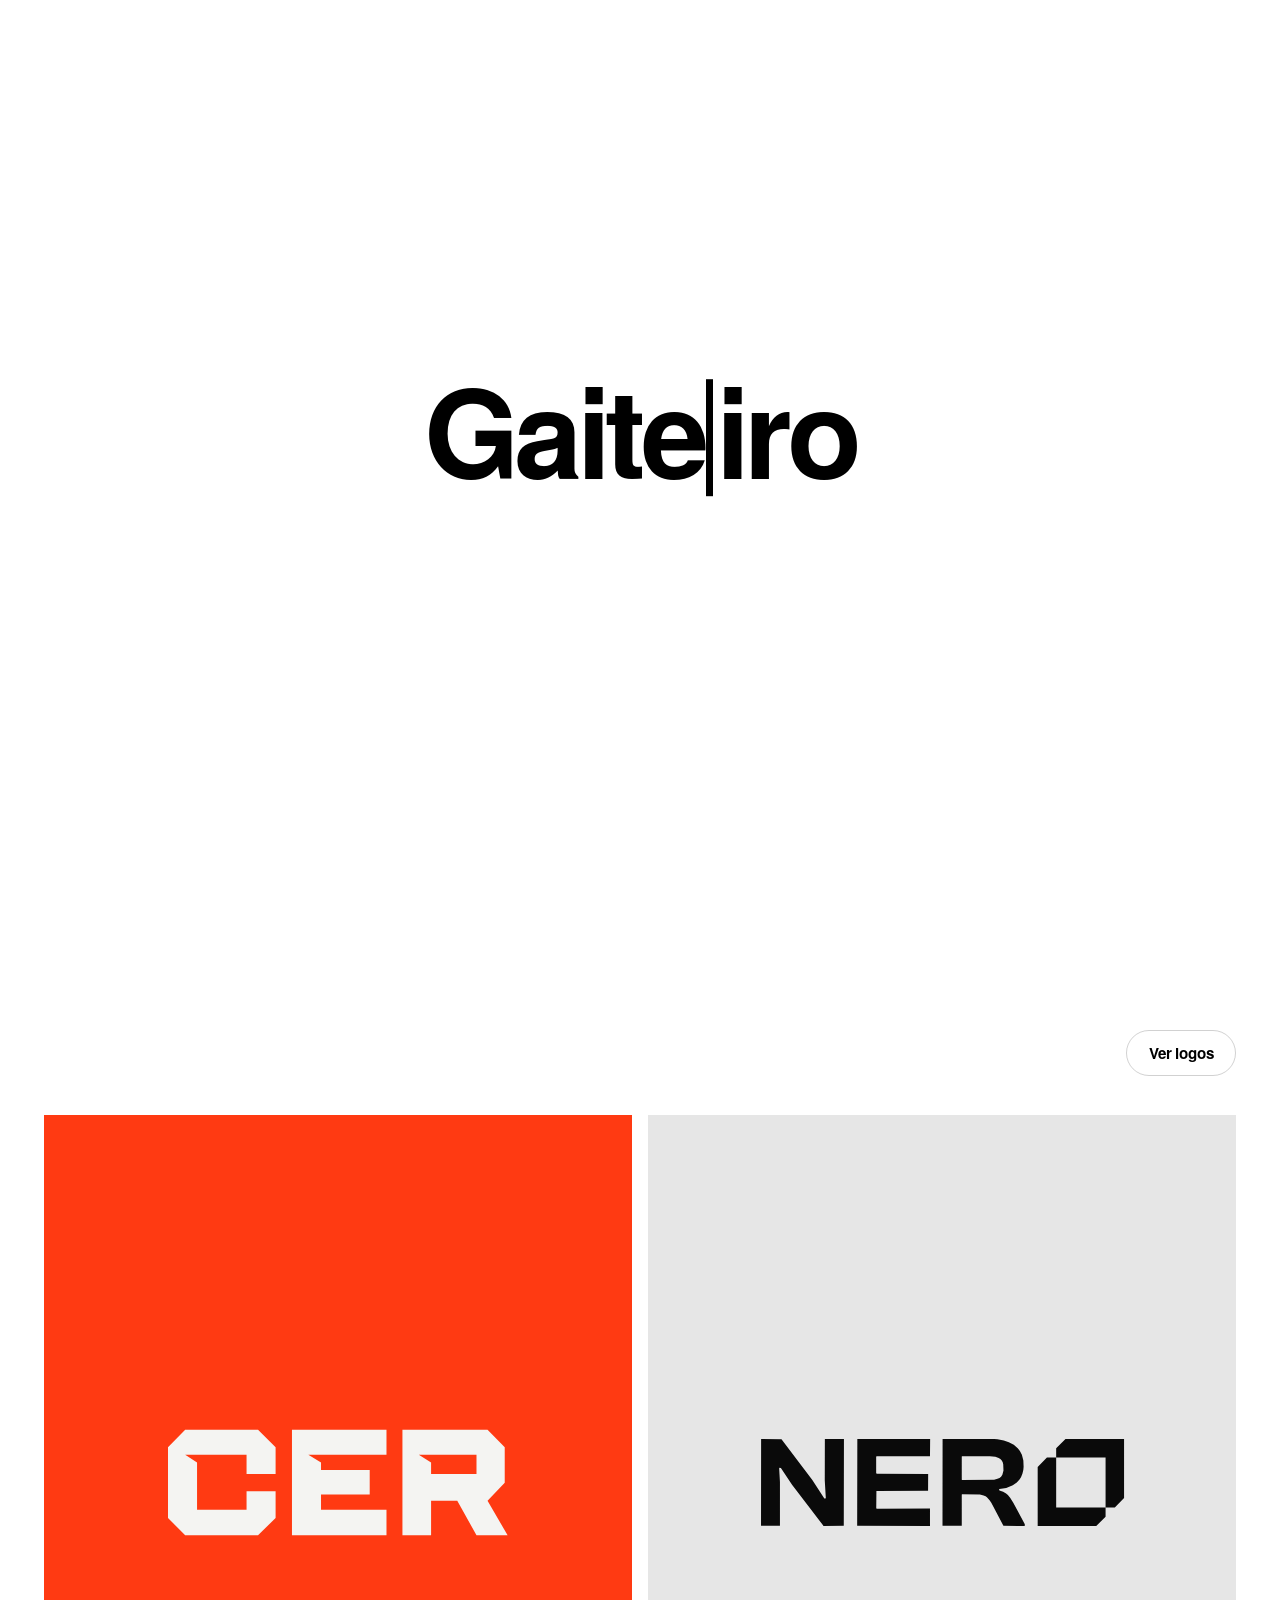
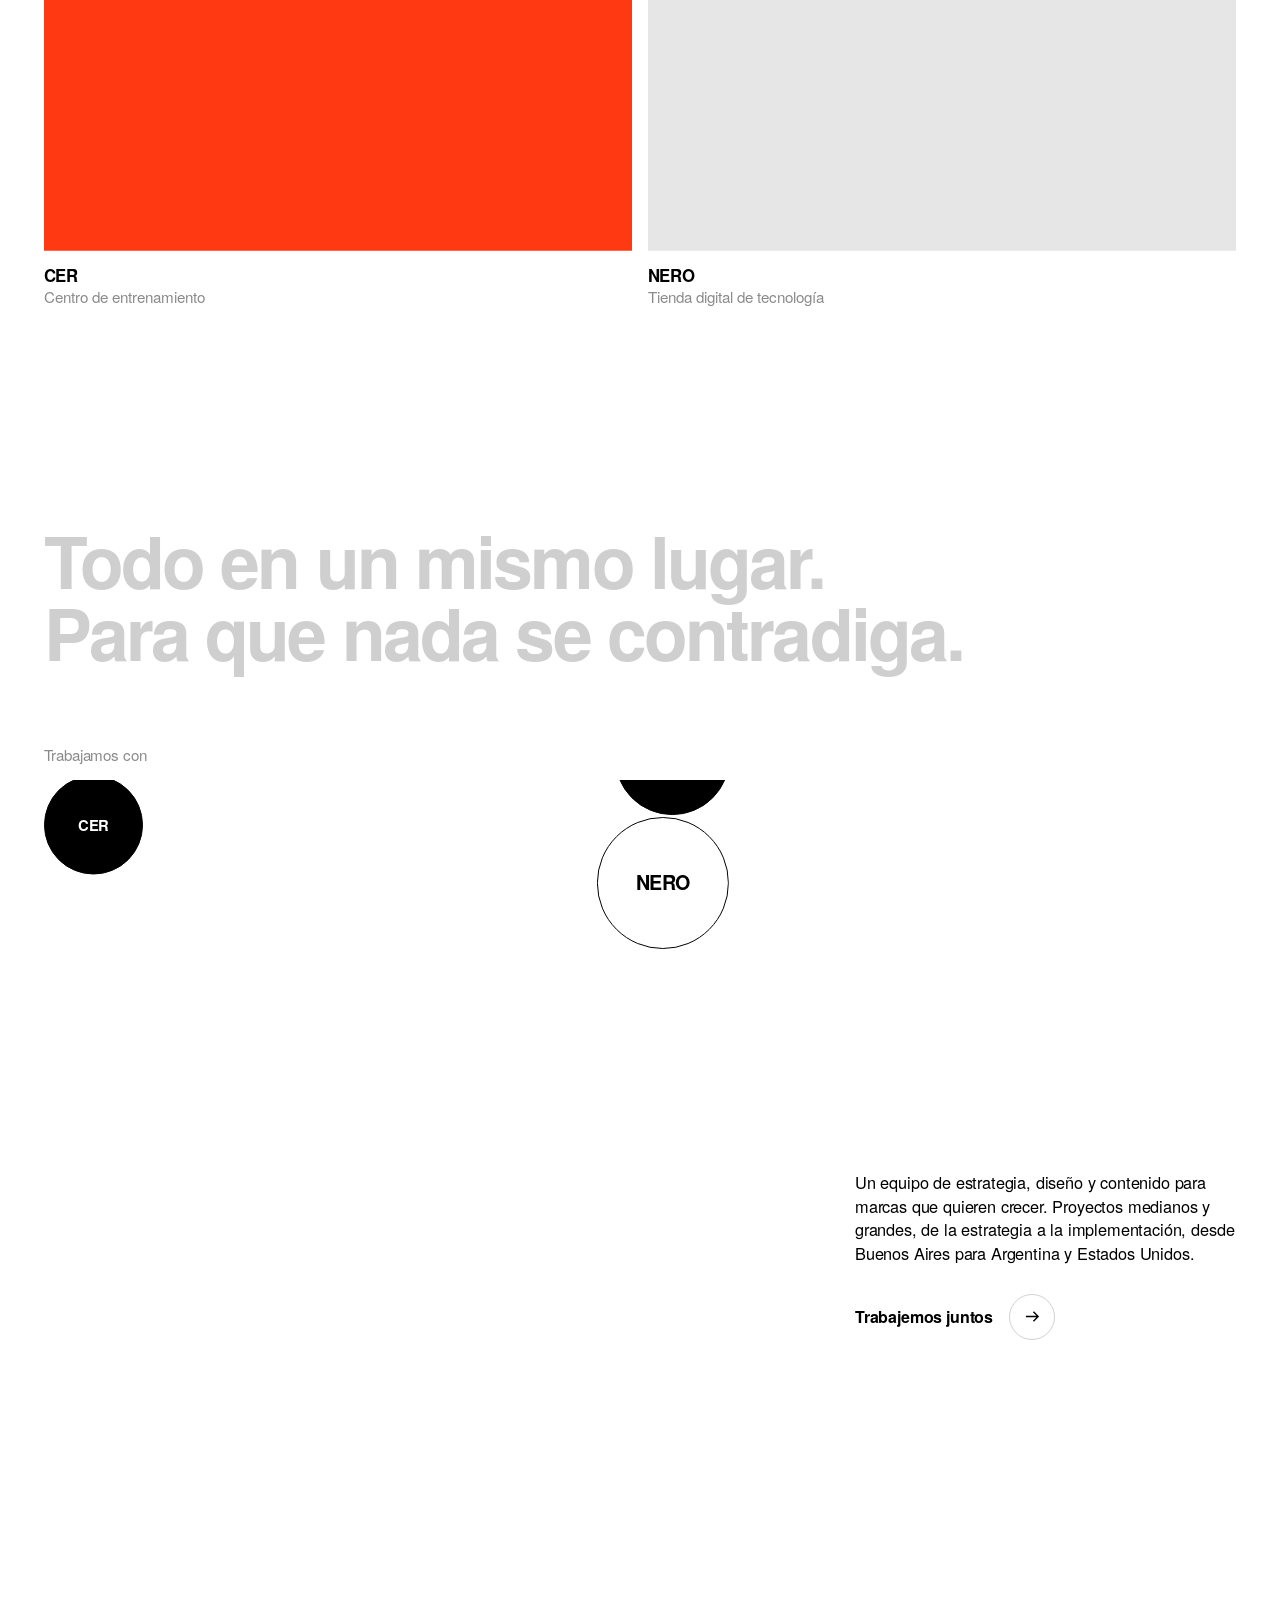
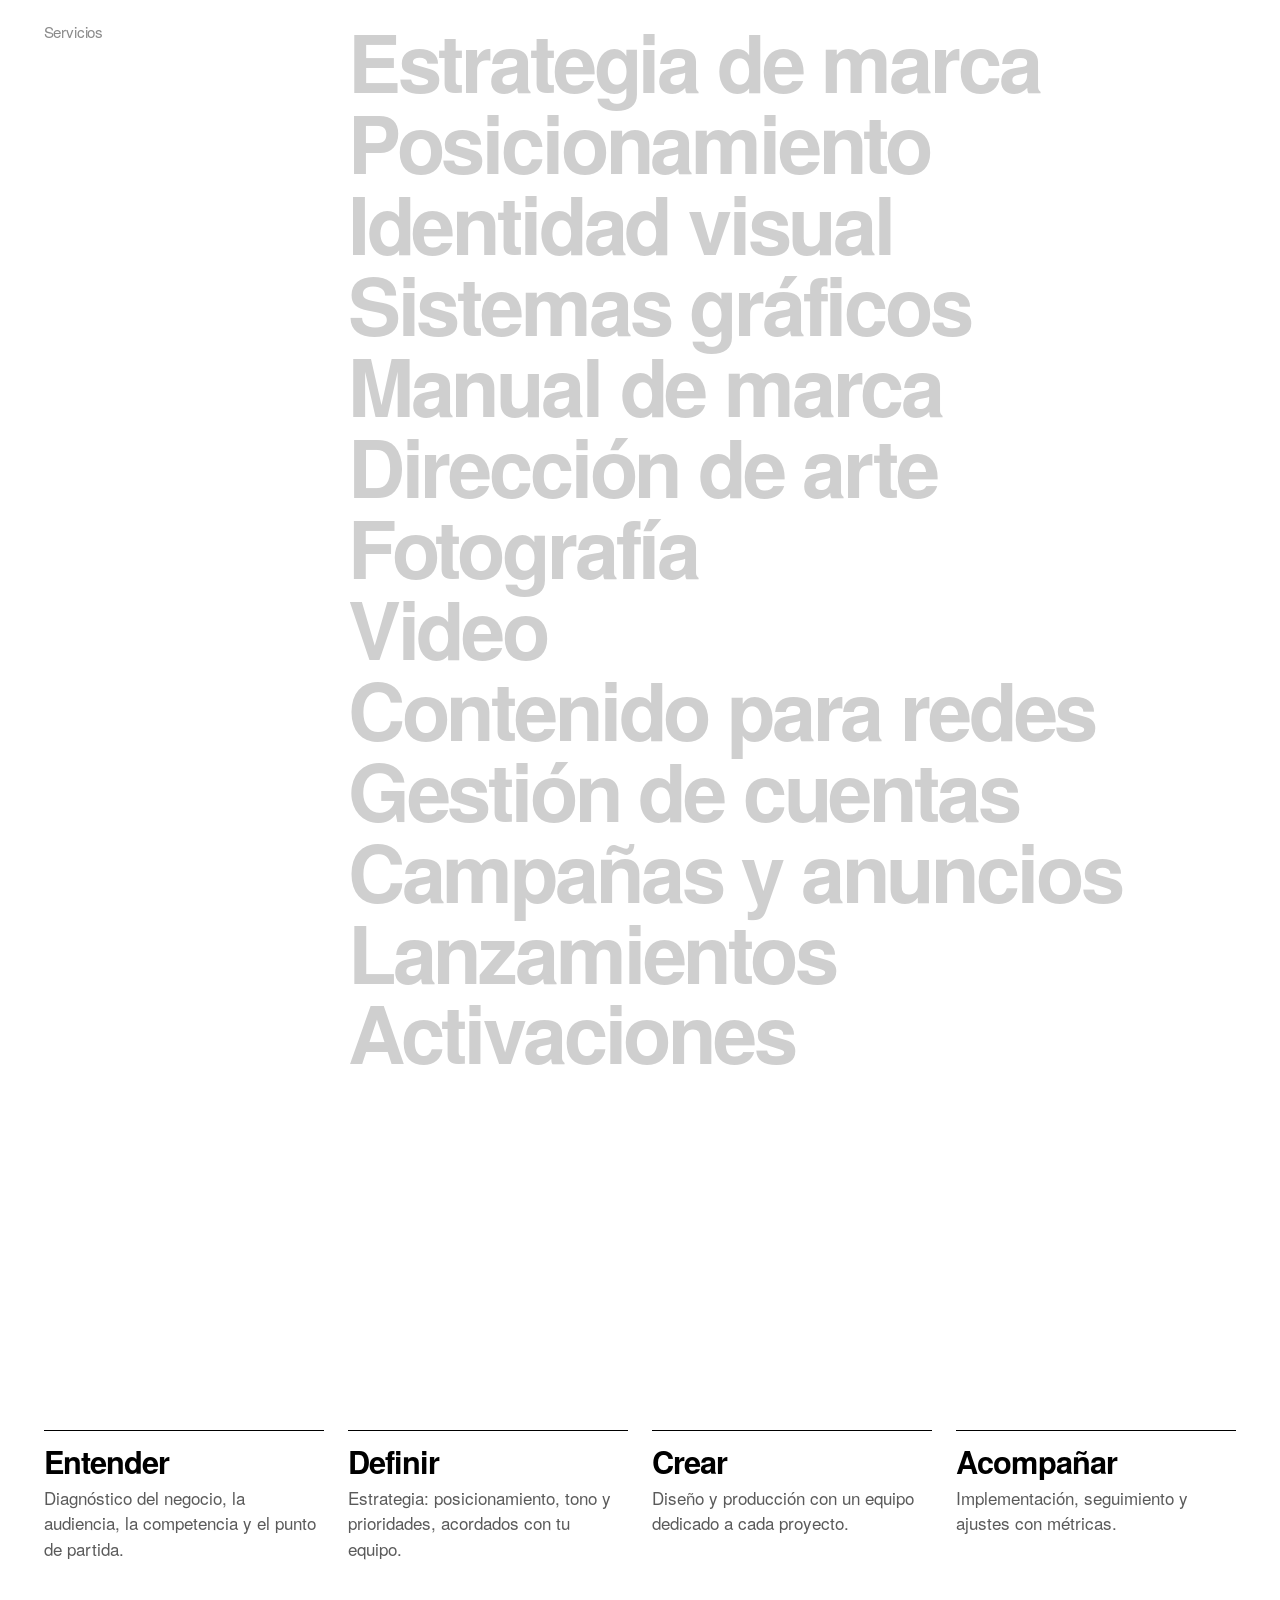
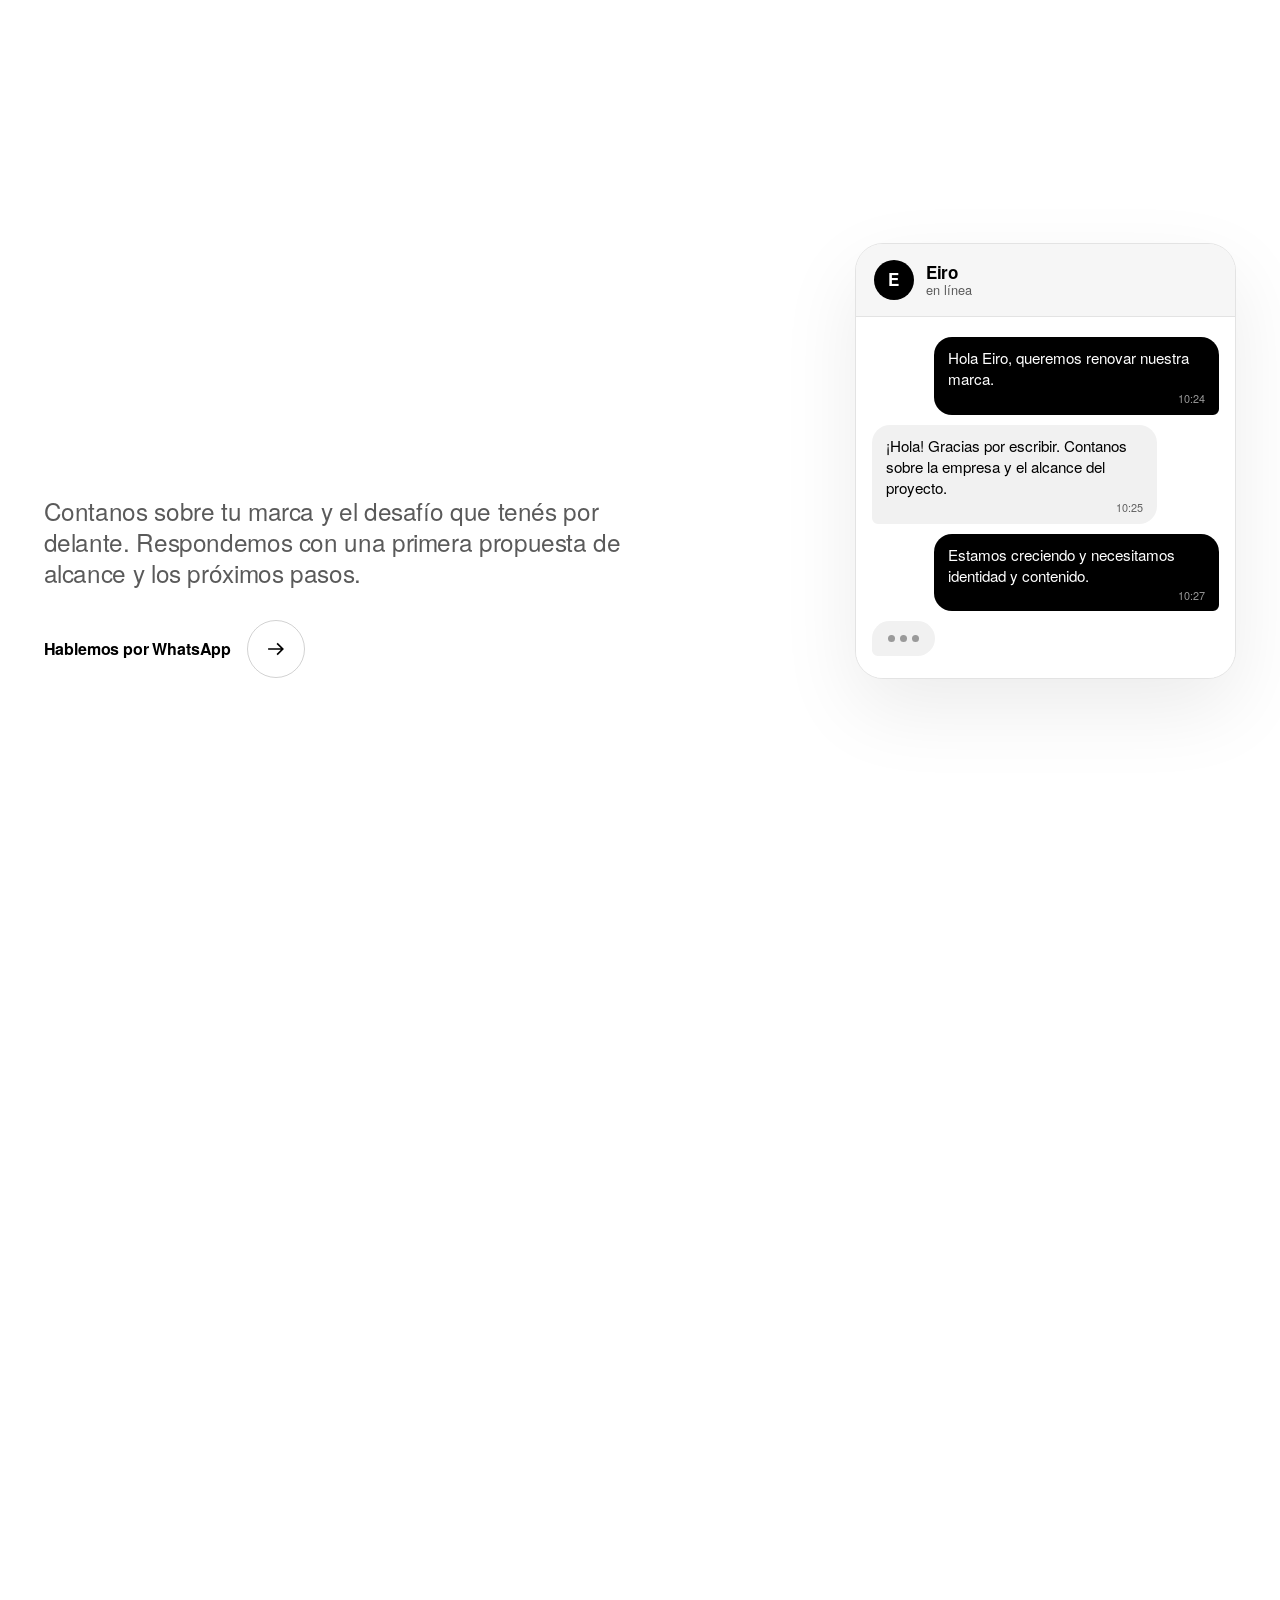
==== commit e1ef7fff: "Tipografía en Bold como Studio Size; Gaiteiro sin mayúsculas: nombre y rótulos en minúscula Co-Autho" ====
--- a/index.html
+++ b/index.html
@@ -27,8 +27,8 @@
 <link rel="apple-touch-icon" href="assets/apple-touch-icon.png?v=7">
 <link rel="preconnect" href="https://fonts.googleapis.com">
 <link rel="preconnect" href="https://fonts.gstatic.com" crossorigin>
-<link rel="stylesheet" href="styles.css?v=108">
-<link rel="stylesheet" href="assets/size.css?v=108">
+<link rel="stylesheet" href="styles.css?v=109">
+<link rel="stylesheet" href="assets/size.css?v=109">
 <script>
   /* Prepara las animaciones antes de pintar, para que no haya parpadeo.
      La intro (GAITEIRO → EIRO) se muestra una vez por visita. */
@@ -243,8 +243,8 @@
 
 <div class="cursor" id="cursor" aria-hidden="true">Ver</div>
 
-<script src="config.js?v=108"></script>
-<script src="script.js?v=108"></script>
-<script src="assets/size.js?v=108"></script>
+<script src="config.js?v=109"></script>
+<script src="script.js?v=109"></script>
+<script src="assets/size.js?v=109"></script>
 </body>
 </html>
--- a/styles.css
+++ b/styles.css
@@ -1192,7 +1192,7 @@
 ::selection { background: #000000; color: #FFFFFF; }
 
 /* Tipografía */
-.sz .title, .sz .hero-title { font-weight: 500; letter-spacing: -0.045em; line-height: .96; }
+.sz .title, .sz .hero-title { font-weight: 700; letter-spacing: -0.04em; line-height: .96; }
 .sz .statement { font-weight: 400; letter-spacing: -0.015em; }
 .sz .sec-head { align-items: end; margin-bottom: clamp(24px, 3vw, 44px); }
 .sz .sec-head h2 { font-size: clamp(1.7rem, 3vw, 3rem); letter-spacing: -0.04em; }
@@ -1212,7 +1212,7 @@
 
 /* Cinta */
 .sz .marquee { border-block-color: var(--line); }
-.sz .marquee span { font-weight: 500; letter-spacing: -0.04em; }
+.sz .marquee span { font-weight: 700; letter-spacing: -0.035em; }
 .sz .marquee i { width: clamp(6px, .6vw, 9px); height: clamp(6px, .6vw, 9px); background: #000000; }
 
 /* Casos: portada sola y el nombre abajo, en gris */
@@ -1237,7 +1237,7 @@
 @media (max-width: 900px) { .sz-services .sz-label, .sz-services .sz-list { grid-column: 1 / -1; position: static; } }
 
 /* Método */
-.sz .method h3 { font-weight: 500; letter-spacing: -0.035em; }
+.sz .method h3 { font-weight: 700; letter-spacing: -0.03em; }
 .sz .method-row li { border-top-width: 1px; }
 
 /* Contacto: texto + botón circular con flecha */
@@ -1249,7 +1249,7 @@
 /* Pie: links en gris, la palabra gigante, una línea fina y la firma chica */
 .sz .footer { padding-block: clamp(64px, 8vw, 128px) 22px; }
 .foot-cols { display: flex; flex-wrap: wrap; gap: 0 clamp(40px, 9vw, 160px); }
-.foot-links li a { display: inline-block; padding: 1px 0; text-decoration: none; font-size: clamp(1.15rem, 1.7vw, 1.6rem); font-weight: 500; letter-spacing: -0.035em; line-height: 1.15; color: var(--sz-dim); transition: color .25s ease; }
+.foot-links li a { display: inline-block; padding: 1px 0; text-decoration: none; font-size: clamp(1.15rem, 1.7vw, 1.6rem); font-weight: 700; letter-spacing: -0.03em; line-height: 1.15; color: var(--sz-dim); transition: color .25s ease; }
 .foot-links li a:hover, .foot-links li a:focus-visible { color: #000000; }
 .sz .footer-logo { margin-top: clamp(48px, 7vw, 120px); }
 .foot-bottom { display: grid; gap: 10px; margin-top: clamp(10px, 1.2vw, 18px); padding-top: 14px; border-top: 1px solid #000000; }
--- a/assets/size.css
+++ b/assets/size.css
@@ -38,7 +38,7 @@
 .sz-menu.on { opacity: 1; }
 .sz-items { display: flex; flex-direction: column; align-items: flex-start; }
 .sz-items a {
-  display: inline-block; font-weight: 500; font-size: clamp(2.6rem, min(8.4vw, 9.2vh), 7.6rem); line-height: 1.02; letter-spacing: -0.045em;
+  display: inline-block; font-weight: 700; font-size: clamp(2.6rem, min(8.4vw, 9.2vh), 7.6rem); line-height: 1.02; letter-spacing: -0.04em;
   color: var(--sz-dim); text-decoration: none; opacity: 0; transform: translateY(40%);
   transition: transform .9s var(--sz-ease) calc(var(--i) * 55ms), opacity .5s ease calc(var(--i) * 55ms), color .7s ease calc(var(--i) * 55ms + 260ms);
 }
@@ -70,13 +70,13 @@
 /* ---------- Lista grande que se enciende al pasar por el centro ---------- */
 .sz-list { list-style: none; margin: 0; padding: 0; }
 .sz-list li {
-  font-weight: 500; font-size: clamp(2.1rem, 6.2vw, 6.4rem); line-height: 1.02; letter-spacing: -0.045em;
+  font-weight: 700; font-size: clamp(2.1rem, 6.2vw, 6.4rem); line-height: 1.02; letter-spacing: -0.04em;
   color: var(--sz-dim); transition: color .35s ease;
 }
 .sz-list li.on { color: var(--sz-fg); }
 
 /* ---------- Frase que se llena de color ---------- */
-.sz-statement { font-weight: 500; font-size: clamp(2.1rem, 5.6vw, 6rem); line-height: 1; letter-spacing: -0.045em; text-wrap: balance; margin: 0; }
+.sz-statement { font-weight: 700; font-size: clamp(2.1rem, 5.6vw, 6rem); line-height: 1; letter-spacing: -0.04em; text-wrap: balance; margin: 0; }
 .sz-w { color: var(--sz-dim); transition: color .4s ease; }
 .sz-w.on { color: var(--sz-fg); }
 
@@ -109,7 +109,7 @@
 .sz-bub-on > li {
   position: absolute; left: 0; top: 0; display: grid; place-items: center; padding: 0 .55em; overflow: hidden;
   border-radius: 50% !important; background: var(--sz-fg); color: var(--sz-bg); border: 1.5px solid var(--sz-fg);
-  font-weight: 500; line-height: 1; letter-spacing: -0.03em; text-align: center; user-select: none; will-change: transform;
+  font-weight: 700; line-height: 1; letter-spacing: -0.03em; text-align: center; user-select: none; will-change: transform;
 }
 .sz-bub-on > li.sz-b-alt { background: var(--sz-bg); color: var(--sz-fg); }
 
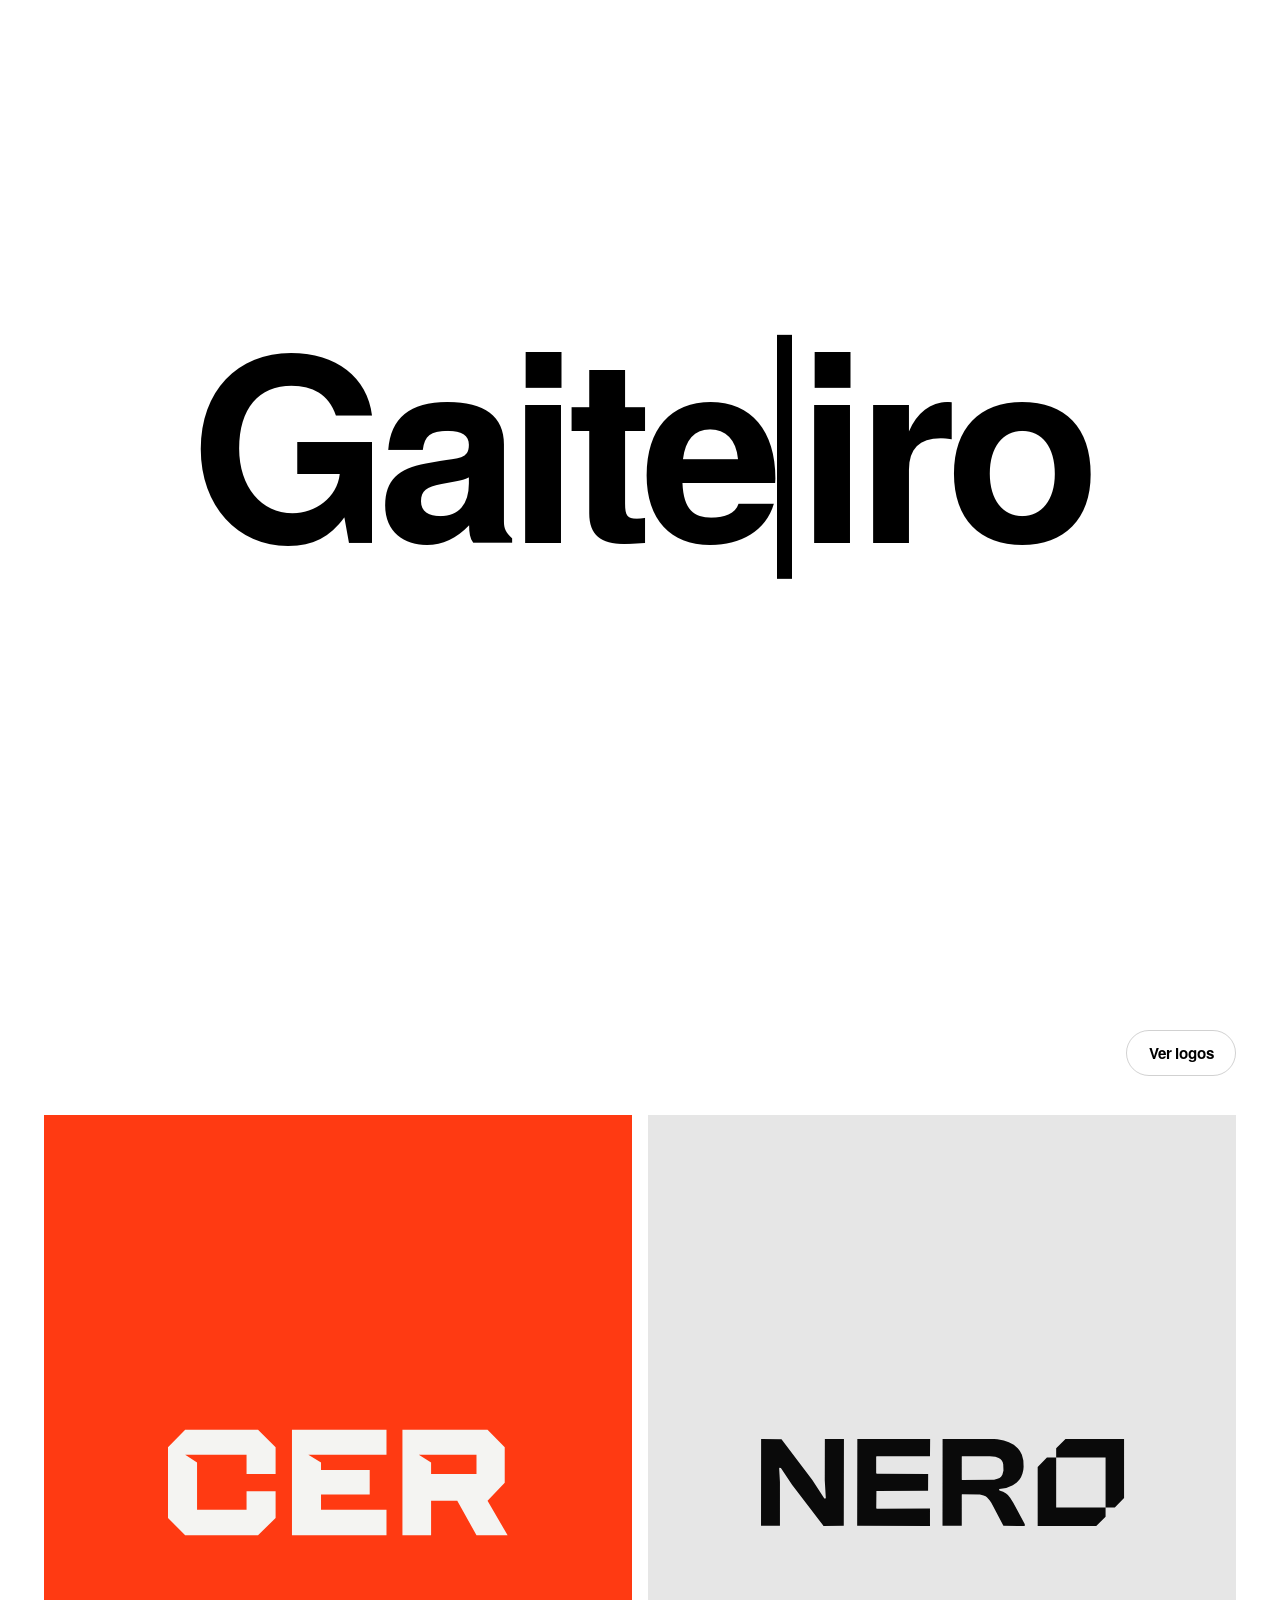
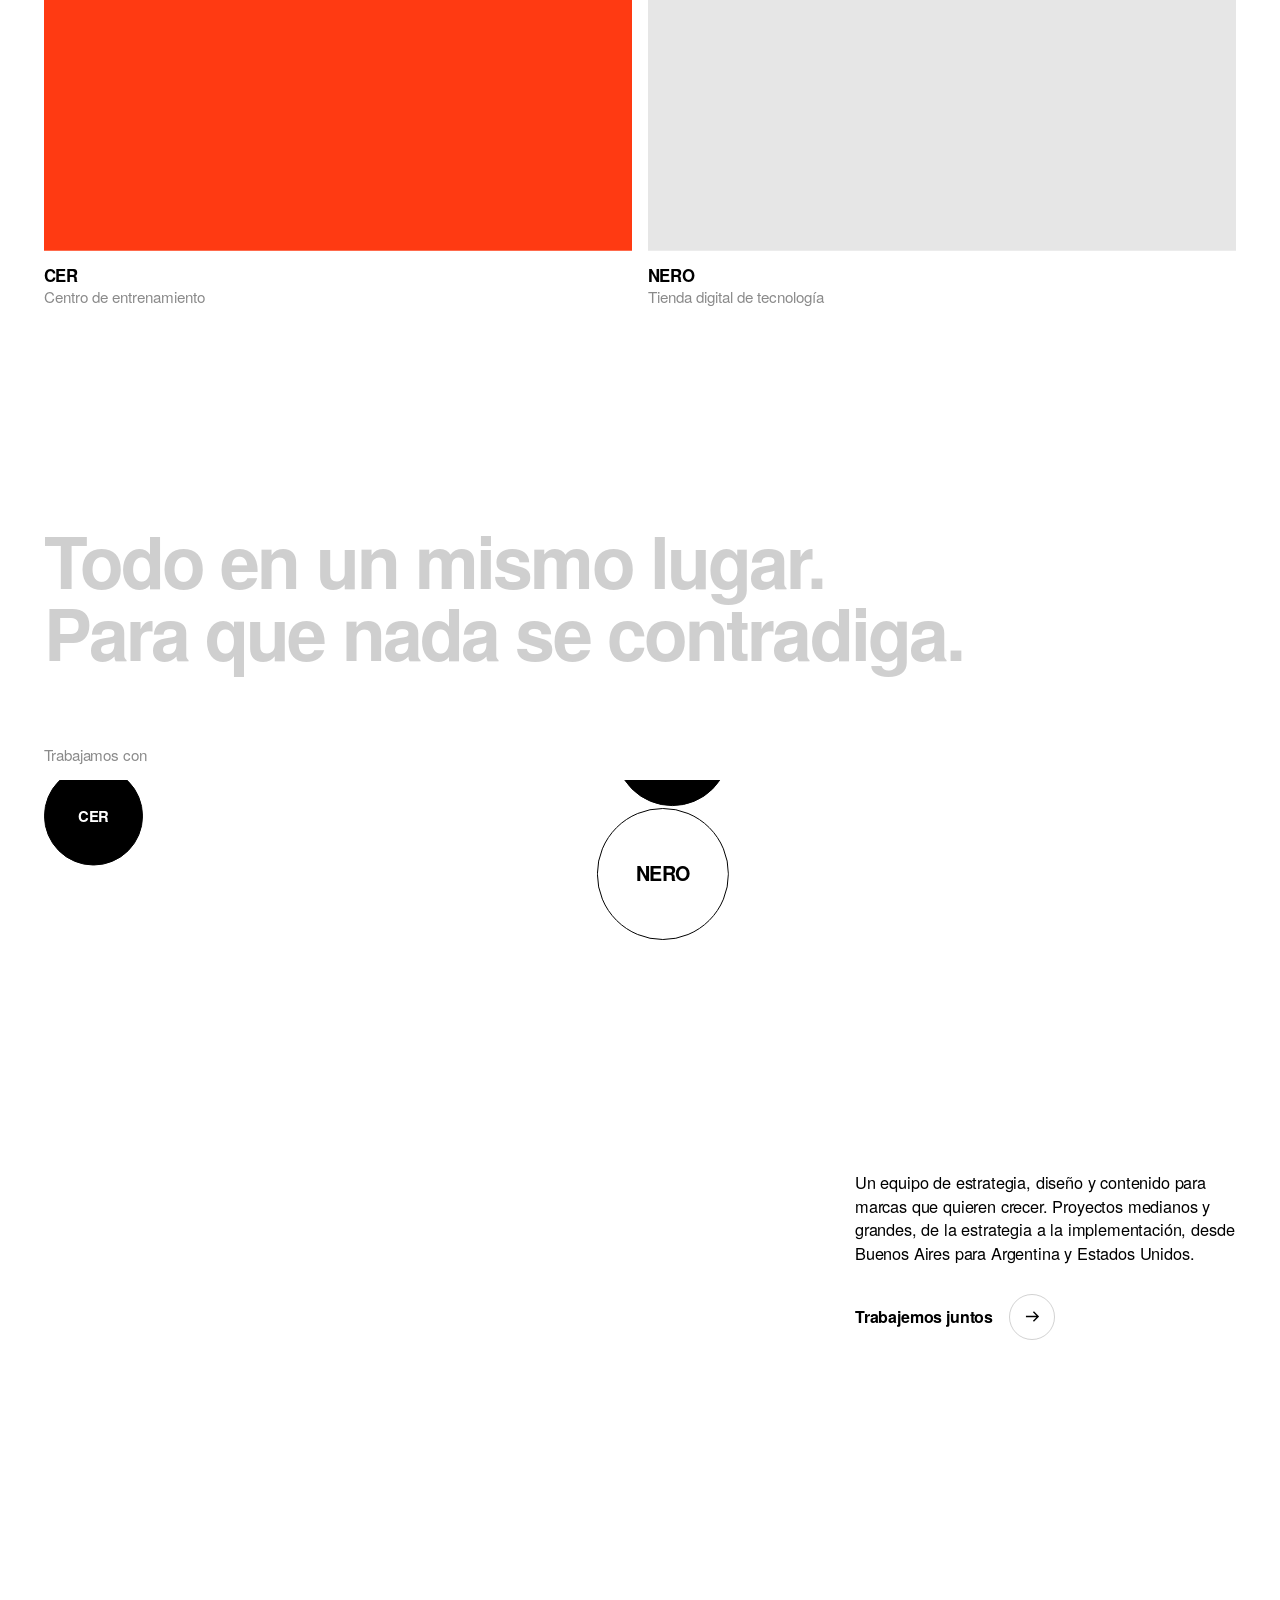
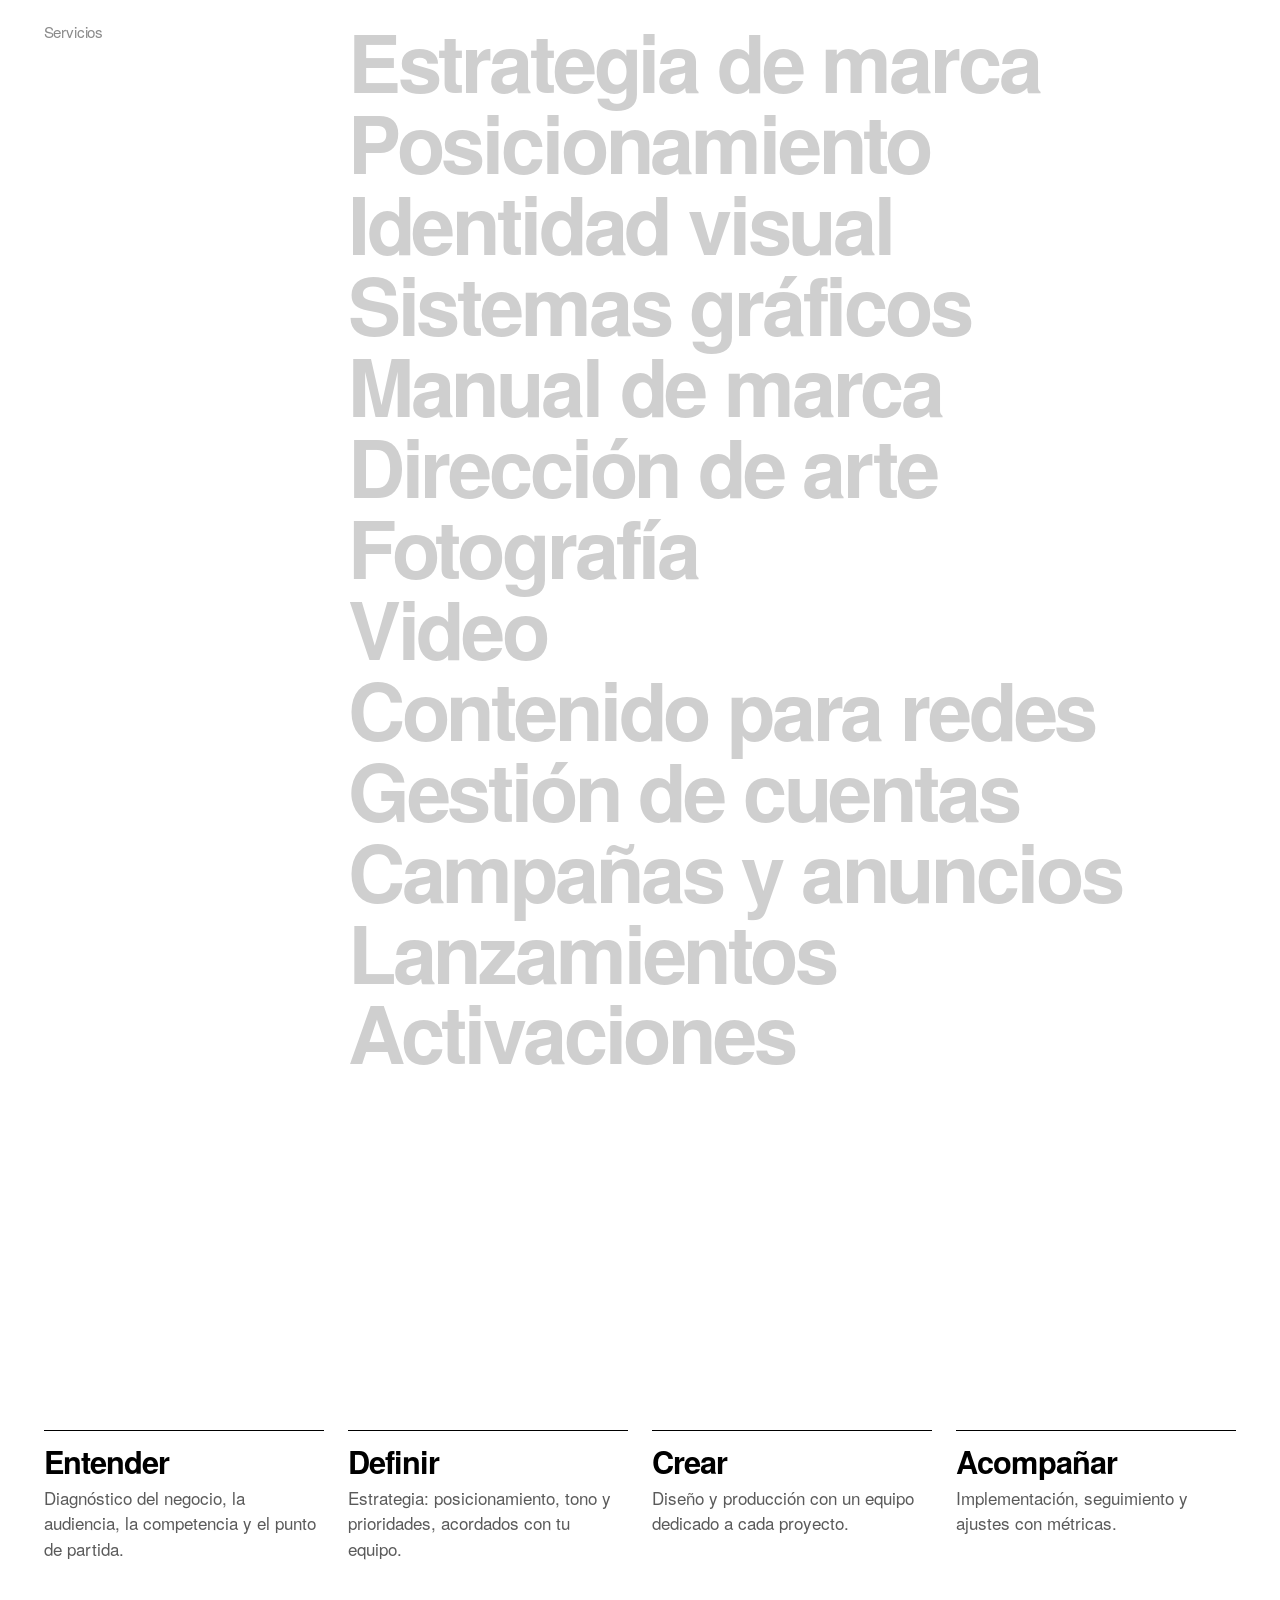
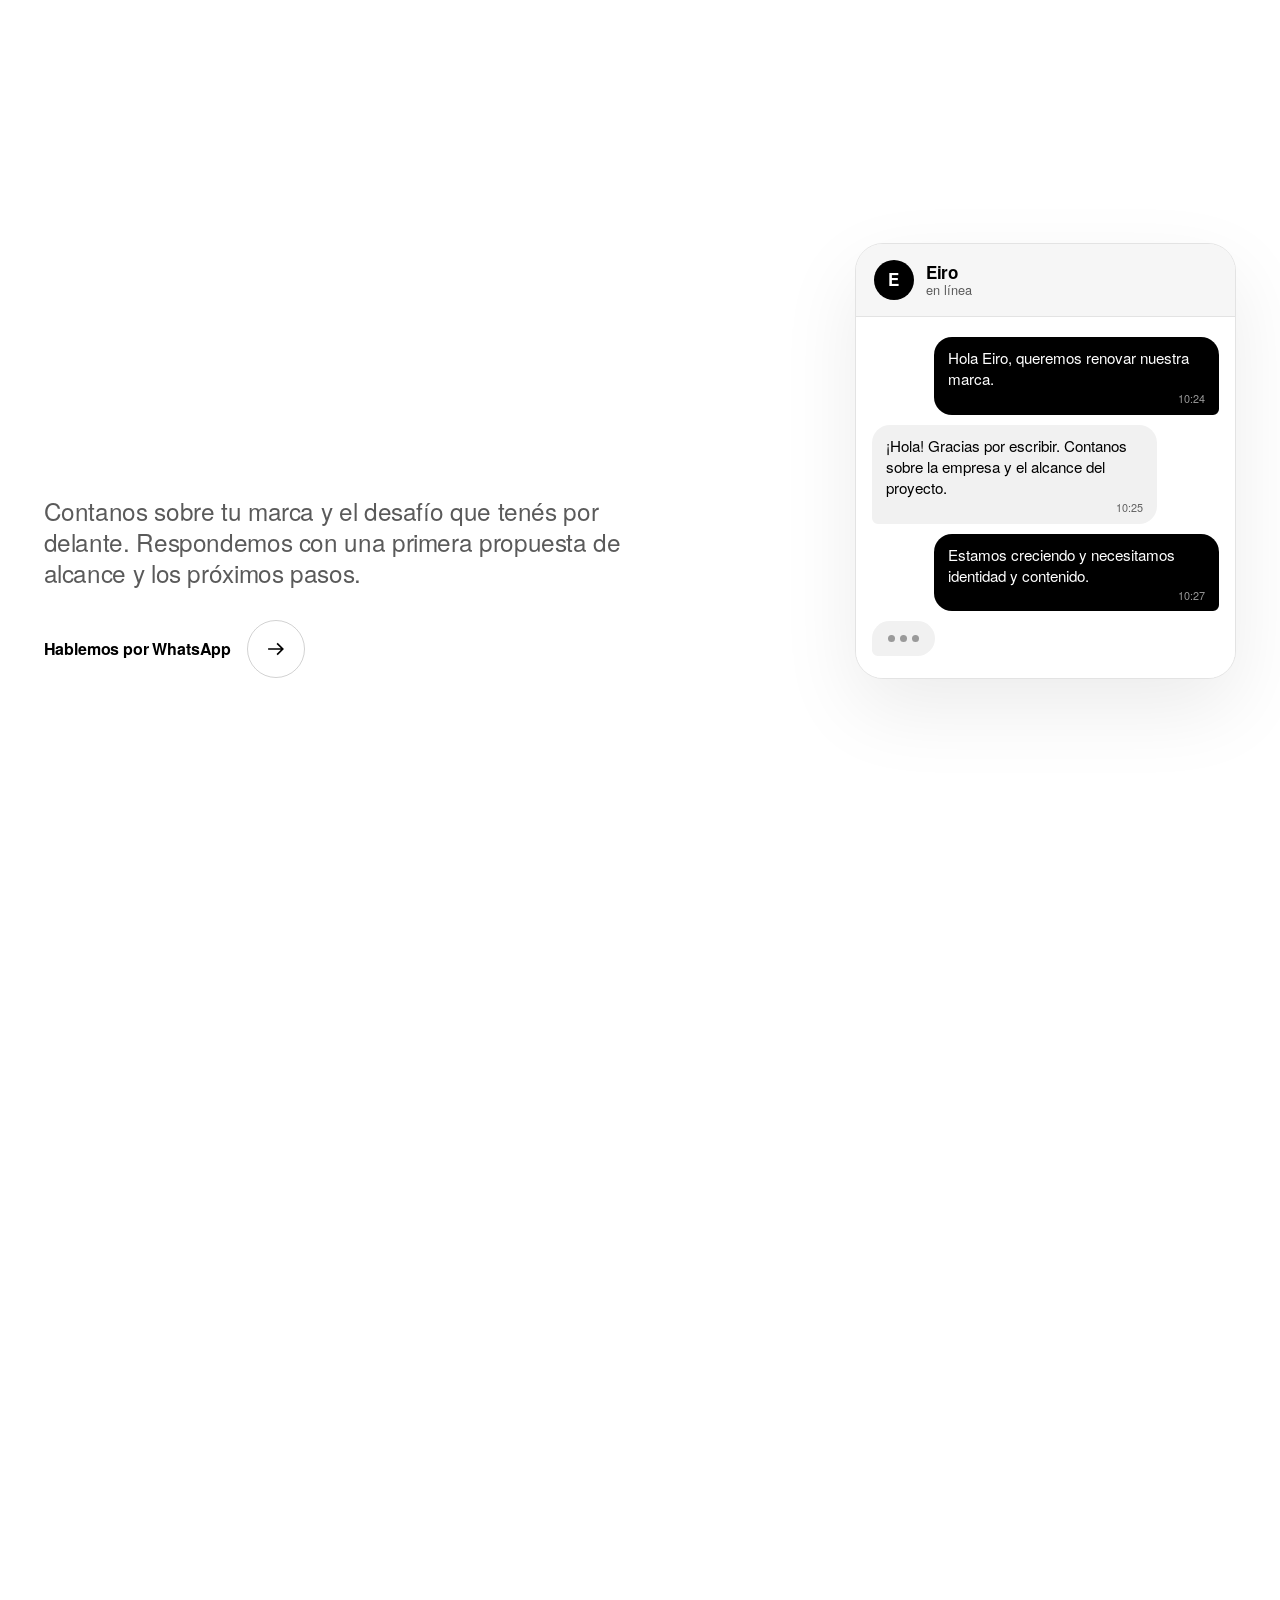
==== commit f1ca0f85: "Intro más grande: Eiro bien por encima de ESTUDIO CREATIVO Co-Authored-By: Claude Opus 5.5 <noreply@" ====
--- a/index.html
+++ b/index.html
@@ -27,7 +27,7 @@
 <link rel="apple-touch-icon" href="assets/apple-touch-icon.png?v=7">
 <link rel="preconnect" href="https://fonts.googleapis.com">
 <link rel="preconnect" href="https://fonts.gstatic.com" crossorigin>
-<link rel="stylesheet" href="styles.css?v=109">
+<link rel="stylesheet" href="styles.css?v=110">
 <link rel="stylesheet" href="assets/size.css?v=109">
 <script>
   /* Prepara las animaciones antes de pintar, para que no haya parpadeo.
--- a/styles.css
+++ b/styles.css
@@ -1259,3 +1259,9 @@
 .sz main { position: relative; z-index: 1; background: #FFFFFF; }
 .sz .sz-curtain { position: sticky; bottom: 0; z-index: 0; }
 .sz-menu-open .talk, .sz-menu-open .gate { opacity: 0; pointer-events: none; }
+
+/* Intro más grande (v110): Eiro manda y "ESTUDIO CREATIVO" queda chico debajo */
+.intro-word { font-size: min(25vw, 16rem); line-height: 1; }
+.intro-on .intro { gap: clamp(8px, 1.4vw, 20px); }
+.intro-note { font-size: clamp(.7rem, .85vw, .88rem); letter-spacing: .16em; }
+.intro-note { color: #8A8A8A; }
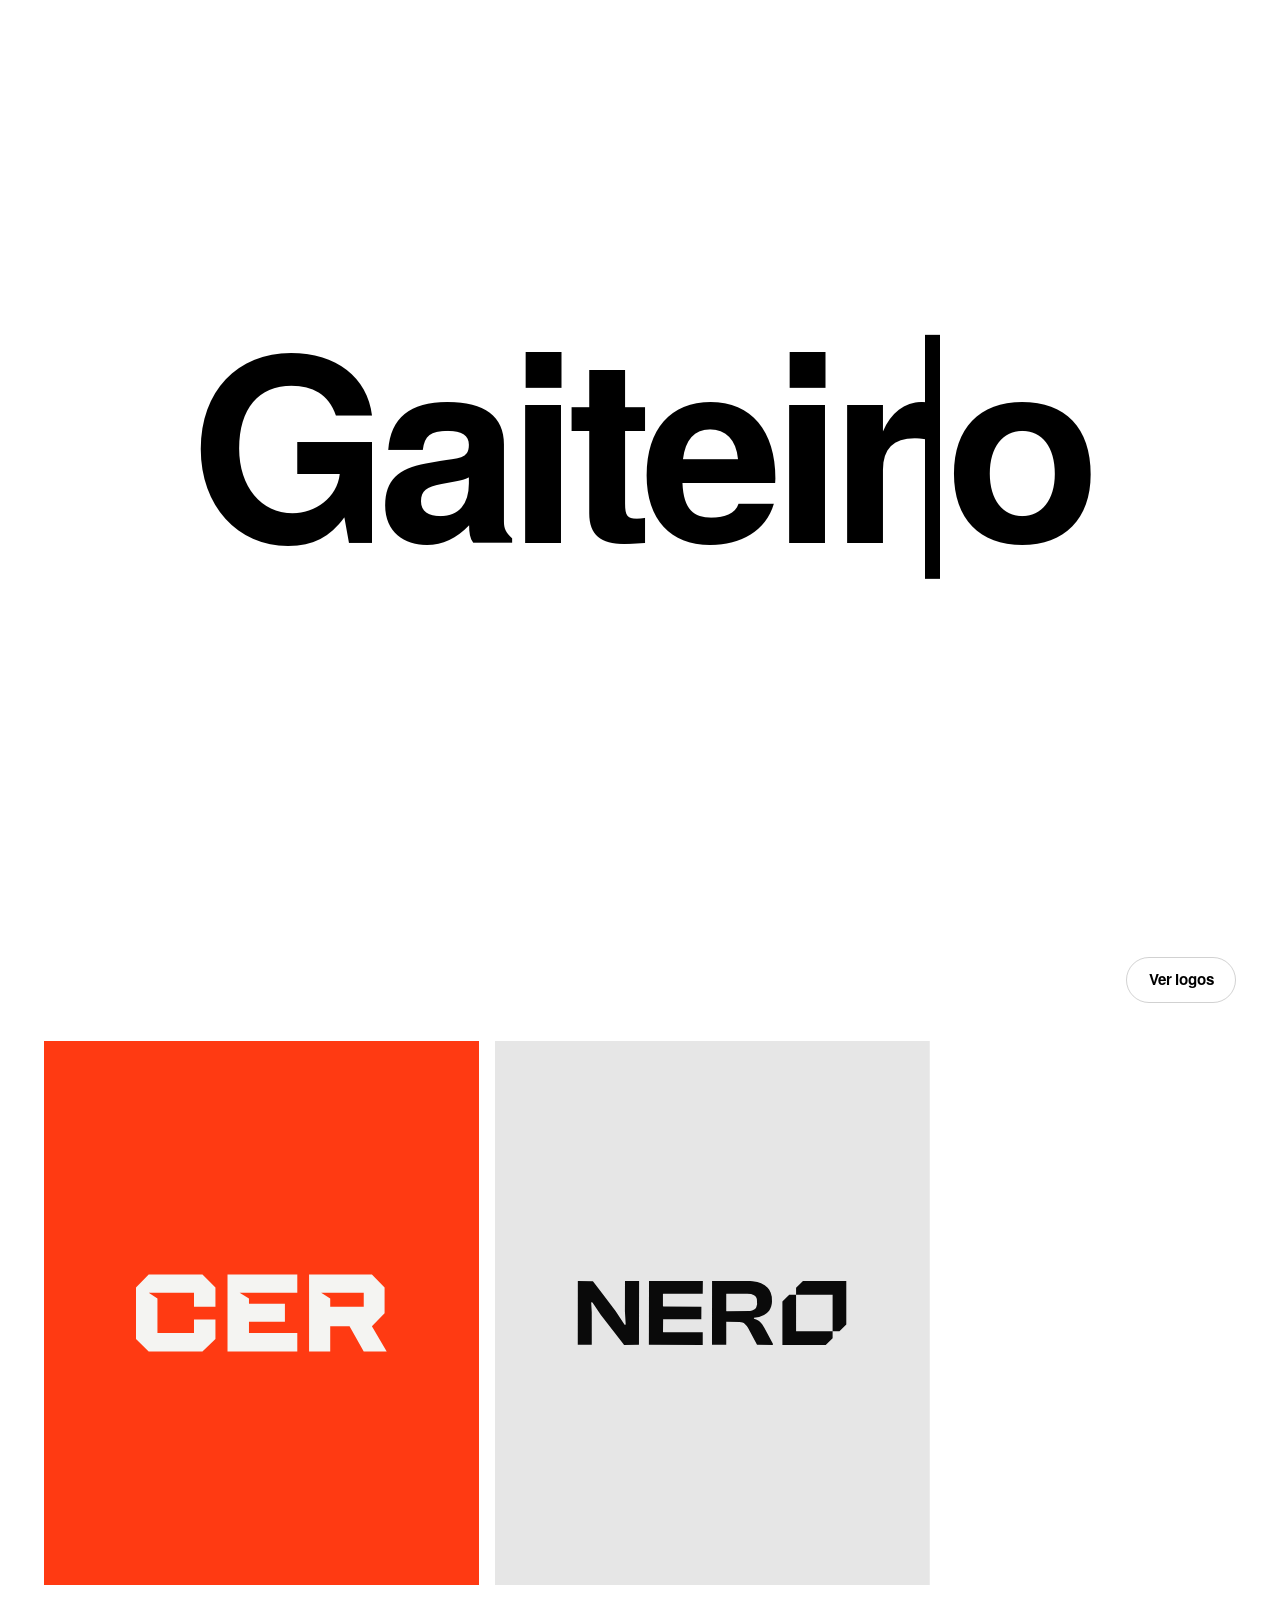
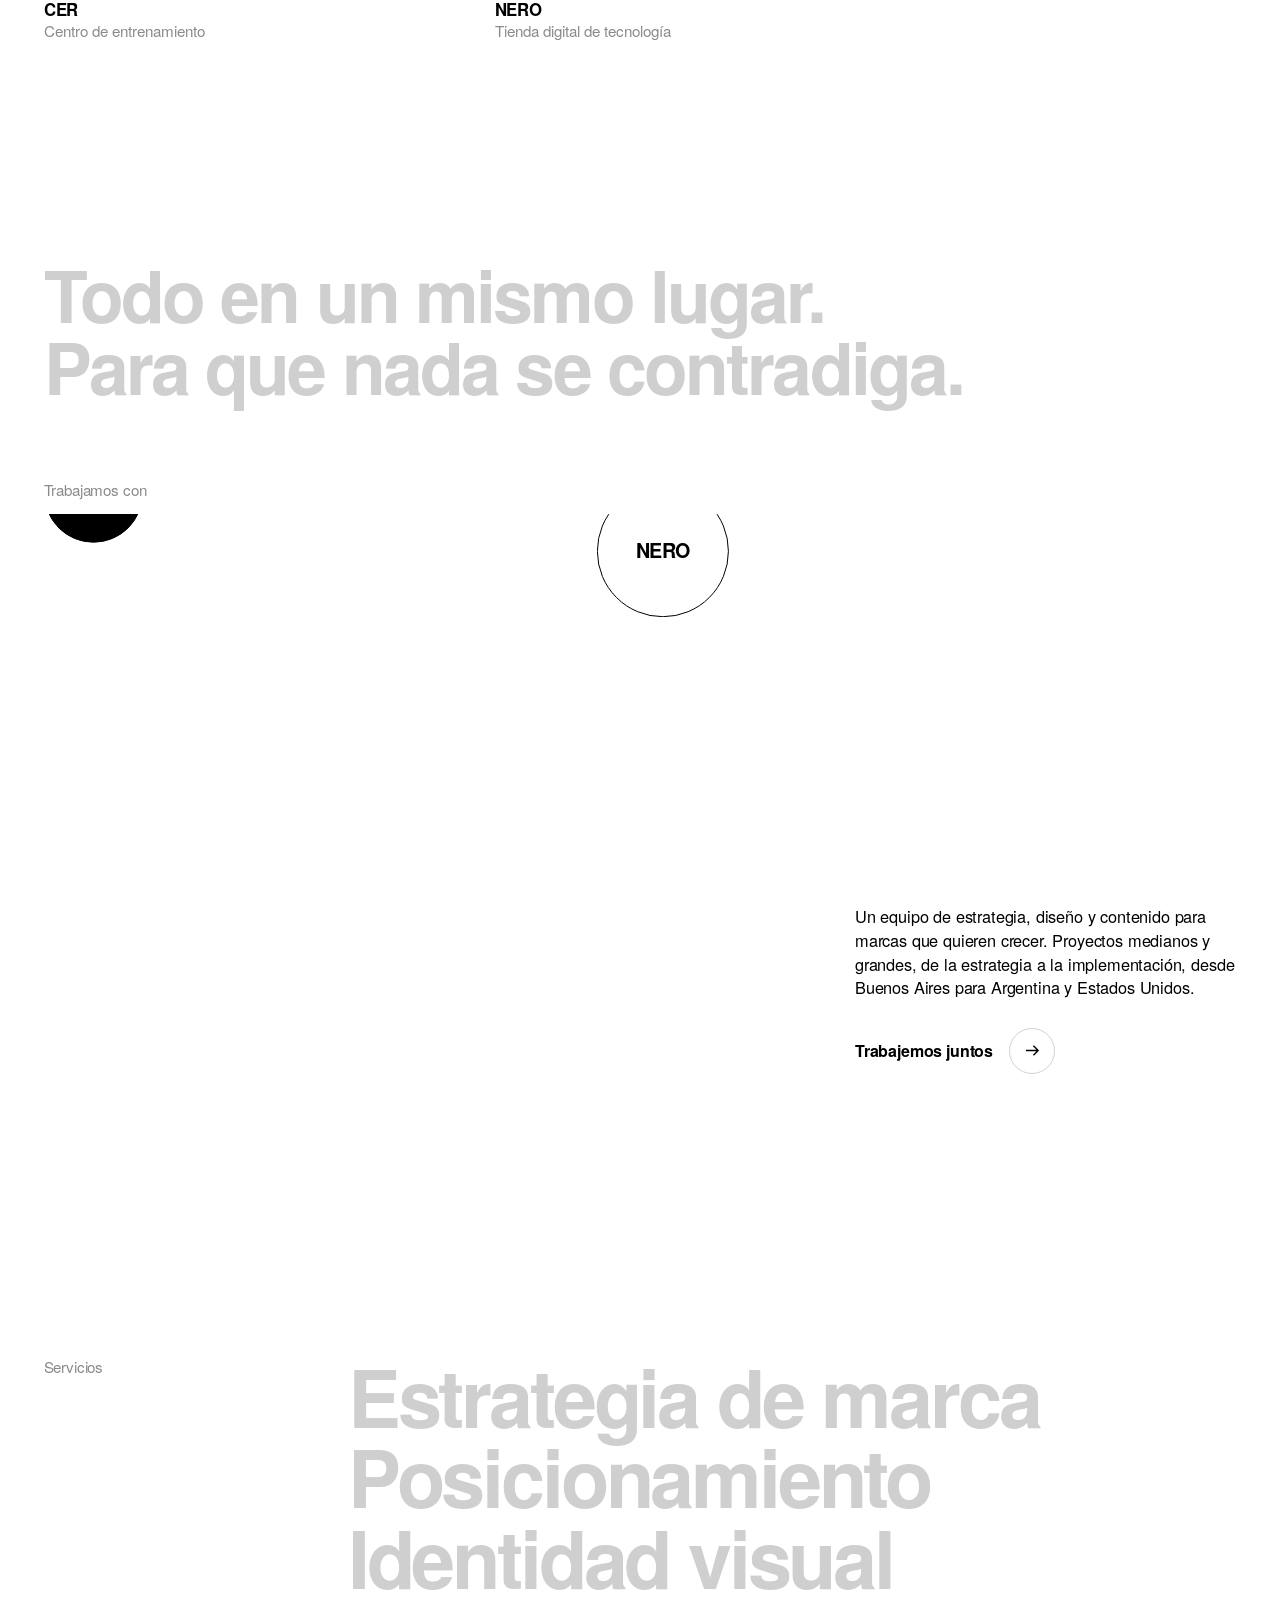
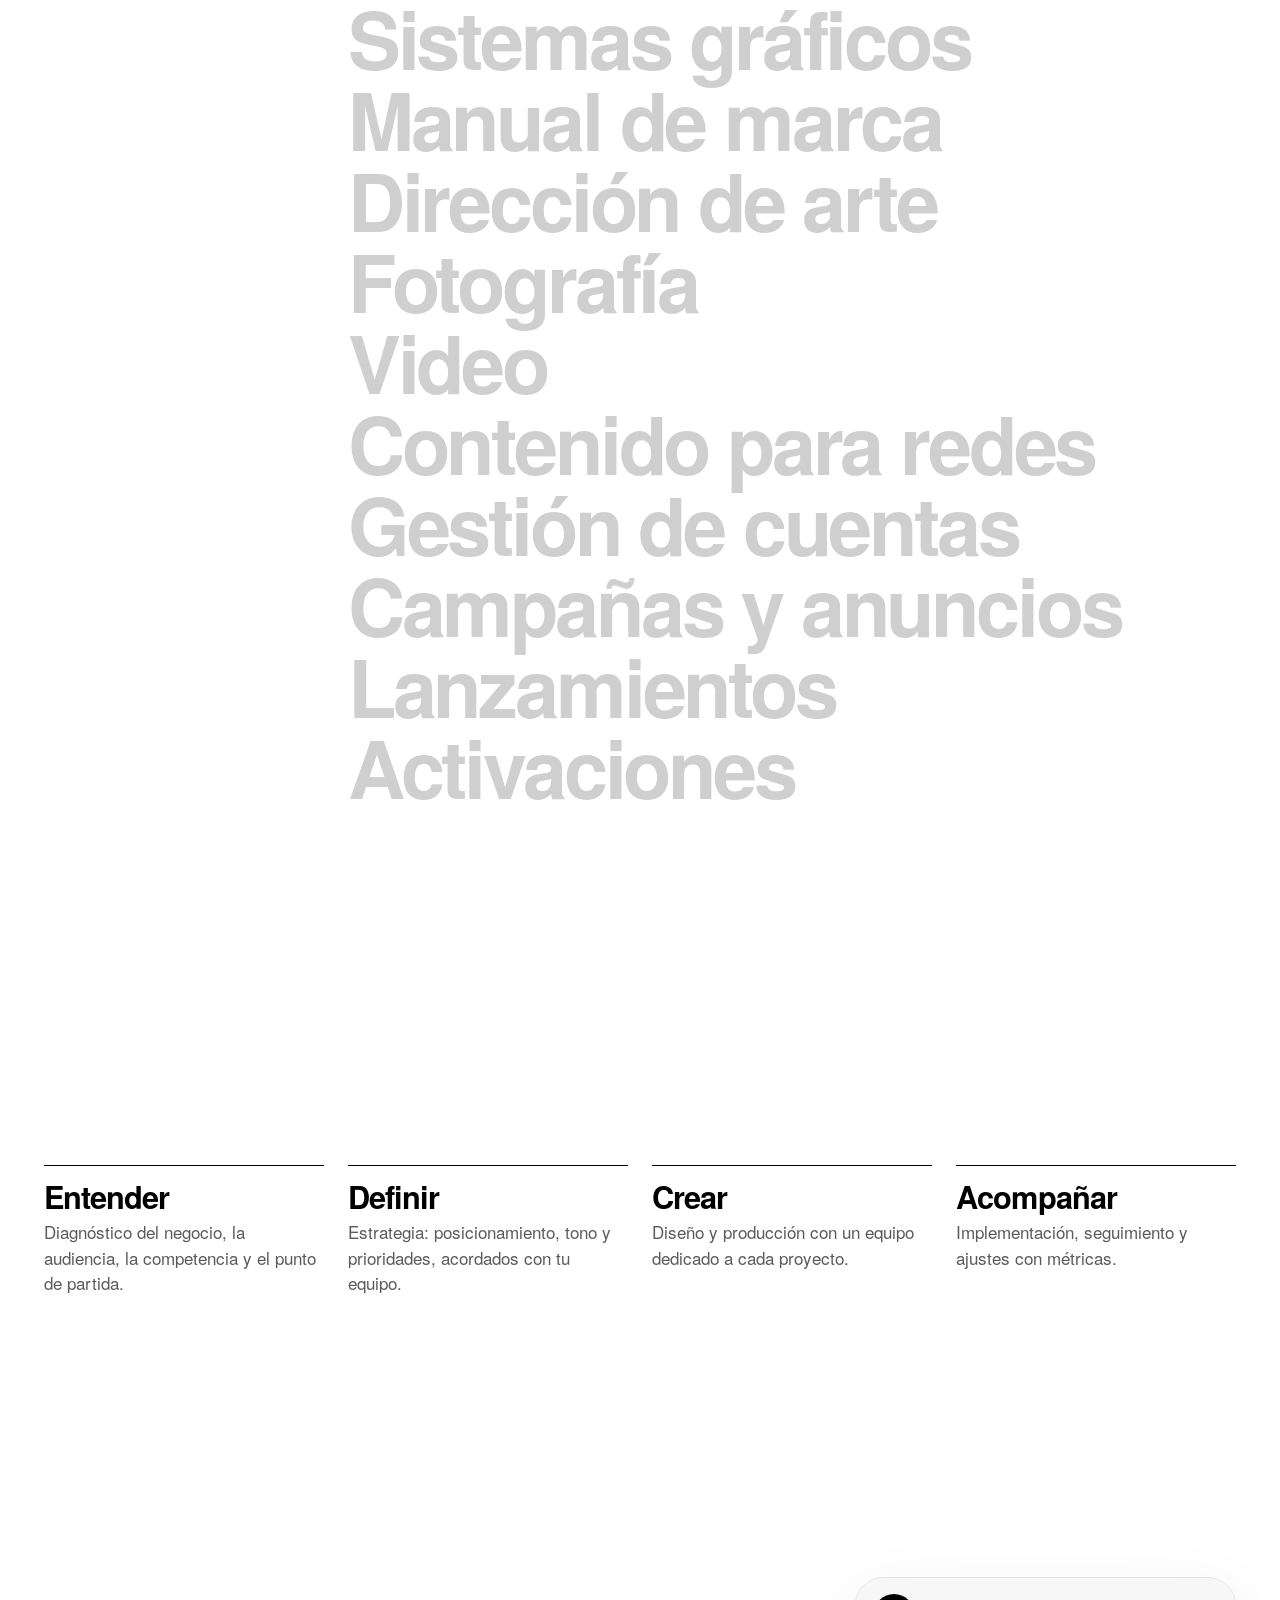
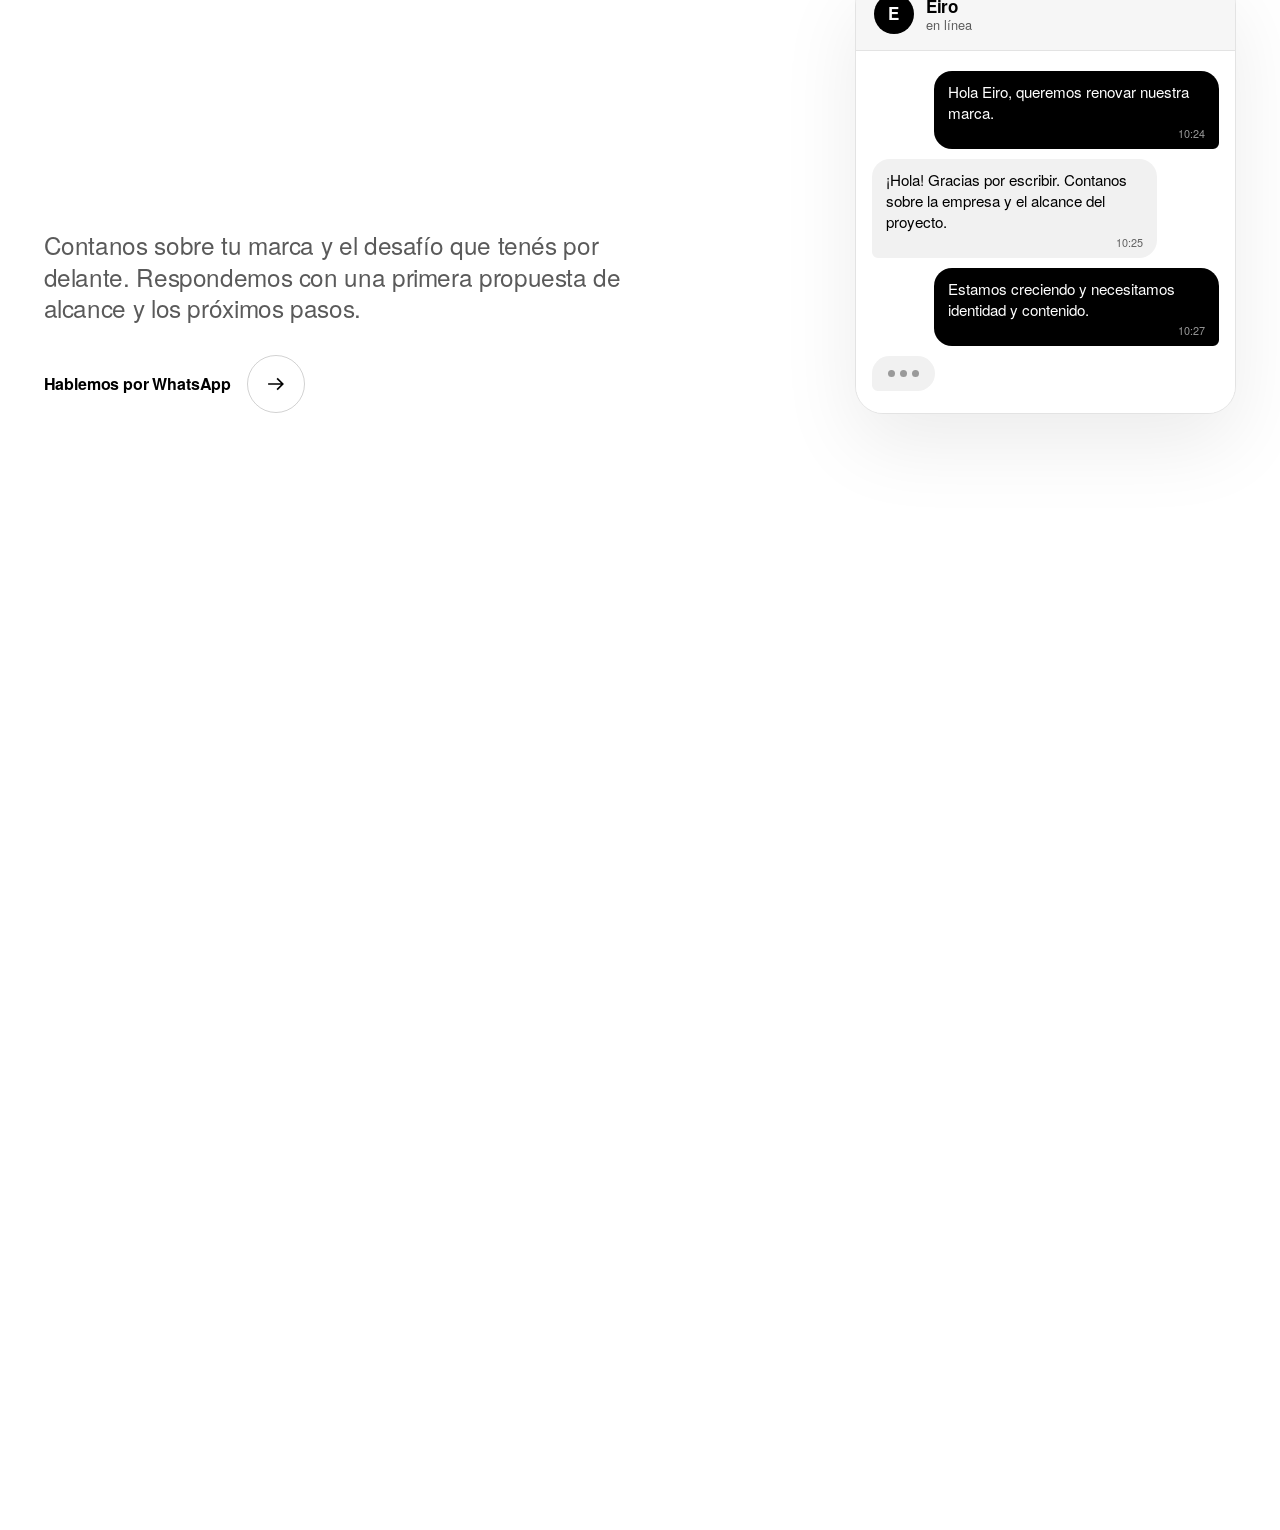
==== commit c6863c48: "Gaiteiro: ACCESO CONCEDIDO se tipea antes de abrir la puerta, mono siempre en mayúscula, Noches entr" ====
--- a/index.html
+++ b/index.html
@@ -27,8 +27,8 @@
 <link rel="apple-touch-icon" href="assets/apple-touch-icon.png?v=7">
 <link rel="preconnect" href="https://fonts.googleapis.com">
 <link rel="preconnect" href="https://fonts.gstatic.com" crossorigin>
-<link rel="stylesheet" href="styles.css?v=110">
-<link rel="stylesheet" href="assets/size.css?v=109">
+<link rel="stylesheet" href="styles.css?v=111">
+<link rel="stylesheet" href="assets/size.css?v=111">
 <script>
   /* Prepara las animaciones antes de pintar, para que no haya parpadeo.
      La intro (GAITEIRO → EIRO) se muestra una vez por visita. */
@@ -96,14 +96,6 @@
     </div>
   </section>
 
-  <!-- CINTA -->
-  <div class="marquee on-dark" aria-hidden="true">
-    <div class="marquee-track">
-      <span>Estrategia de marca</span><i></i><span>Identidad visual</span><i></i><span>Sistemas de contenido</span><i></i><span>Campañas</span><i></i><span>Lanzamientos</span><i></i>
-      <span>Estrategia de marca</span><i></i><span>Identidad visual</span><i></i><span>Sistemas de contenido</span><i></i><span>Campañas</span><i></i><span>Lanzamientos</span><i></i>
-    </div>
-  </div>
-
   <!-- TRABAJOS -->
   <section class="section" id="casos" aria-labelledby="casos-t">
     <div class="wrap">
@@ -112,7 +104,7 @@
         <a class="sz-pill" href="logos.html">Ver logos</a>
       </div>
       <!-- PORTFOLIO: cada portada es el logo del cliente sobre su color sólido; el nombre va abajo, nunca encima. -->
-      <ul class="works">
+      <ul class="works" data-sz="drift">
         <li class="work">
           <a class="work-link" href="trabajos/cer.html">
           <figure class="shot r-4x5 cover cv-cer" data-anim="shot"><img class="cv-logo" src="assets/cer/cer-logo-blanco.svg" alt="Logo de CER" width="831" height="259" style="width:58%"></figure>
@@ -243,8 +235,8 @@
 
 <div class="cursor" id="cursor" aria-hidden="true">Ver</div>
 
-<script src="config.js?v=109"></script>
-<script src="script.js?v=109"></script>
-<script src="assets/size.js?v=109"></script>
+<script src="config.js?v=111"></script>
+<script src="script.js?v=111"></script>
+<script src="assets/size.js?v=111"></script>
 </body>
 </html>
--- a/styles.css
+++ b/styles.css
@@ -1265,3 +1265,9 @@
 .intro-on .intro { gap: clamp(8px, 1.4vw, 20px); }
 .intro-note { font-size: clamp(.7rem, .85vw, .88rem); letter-spacing: .16em; }
 .intro-note { color: #8A8A8A; }
+
+/* Casos en una fila que se corre hacia la derecha mientras bajás (v111). Sin cinta. */
+#casos { overflow-x: hidden; overflow-x: clip; }
+.sz-motion .works[data-sz="drift"] { display: flex; flex-wrap: nowrap; gap: clamp(10px, 1.2vw, 16px); width: max-content; max-width: none; will-change: transform; }
+.sz-motion .works[data-sz="drift"] > .work { flex: none; width: clamp(260px, 34vw, 560px); }
+@media (max-width: 700px) { .sz-motion .works[data-sz="drift"] > .work { width: 72vw; } }
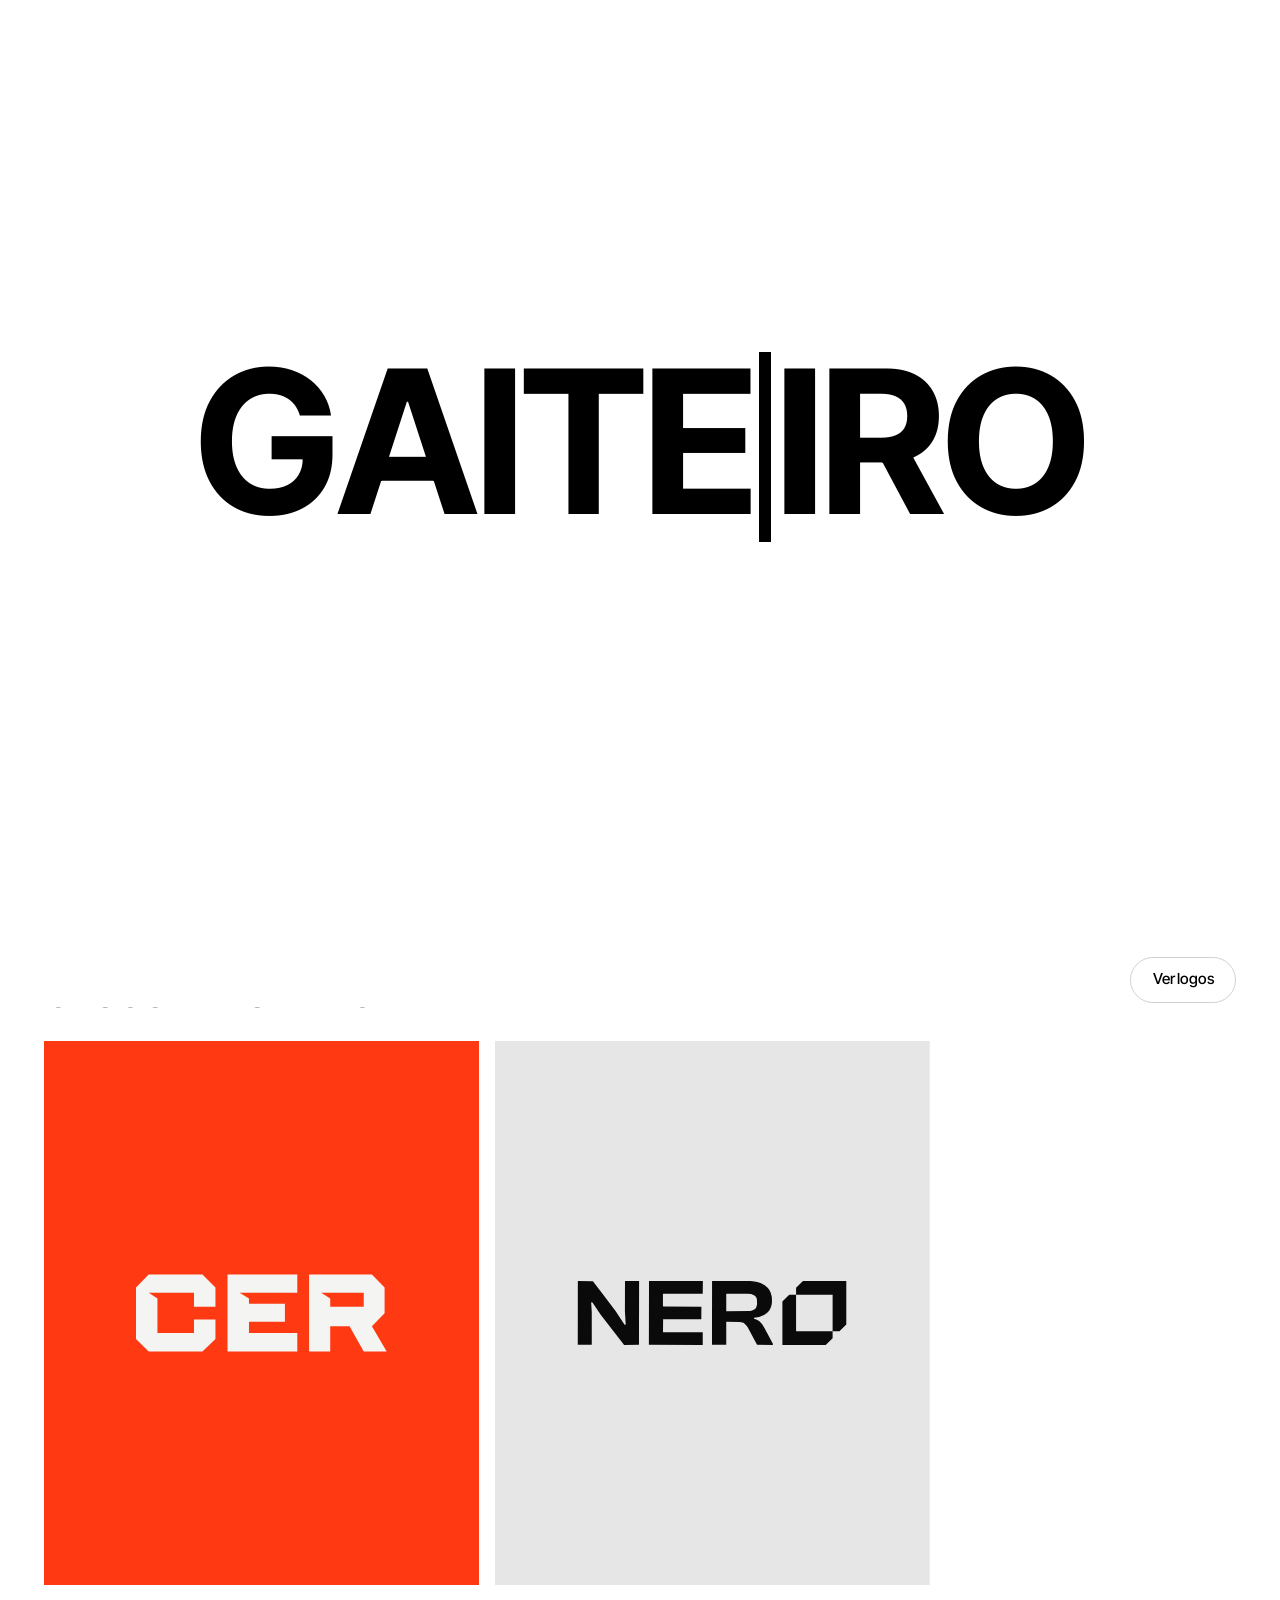
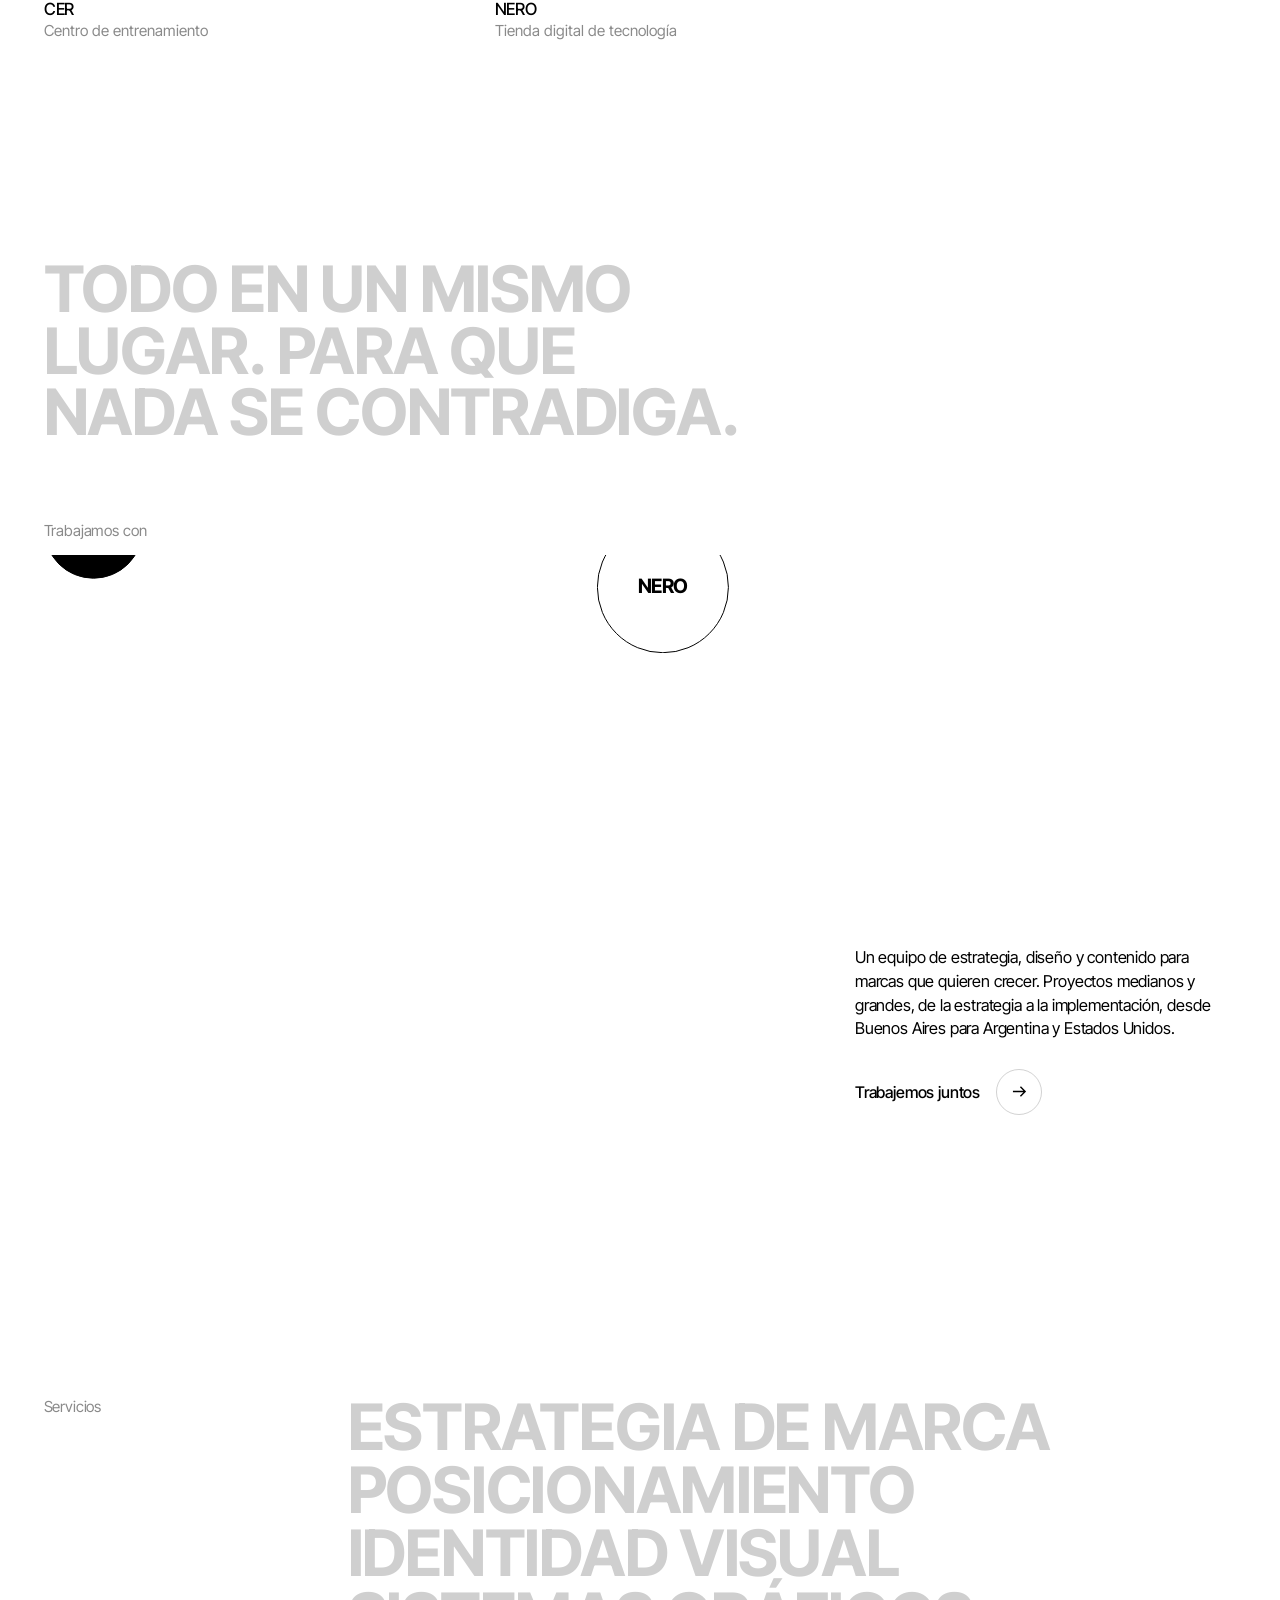
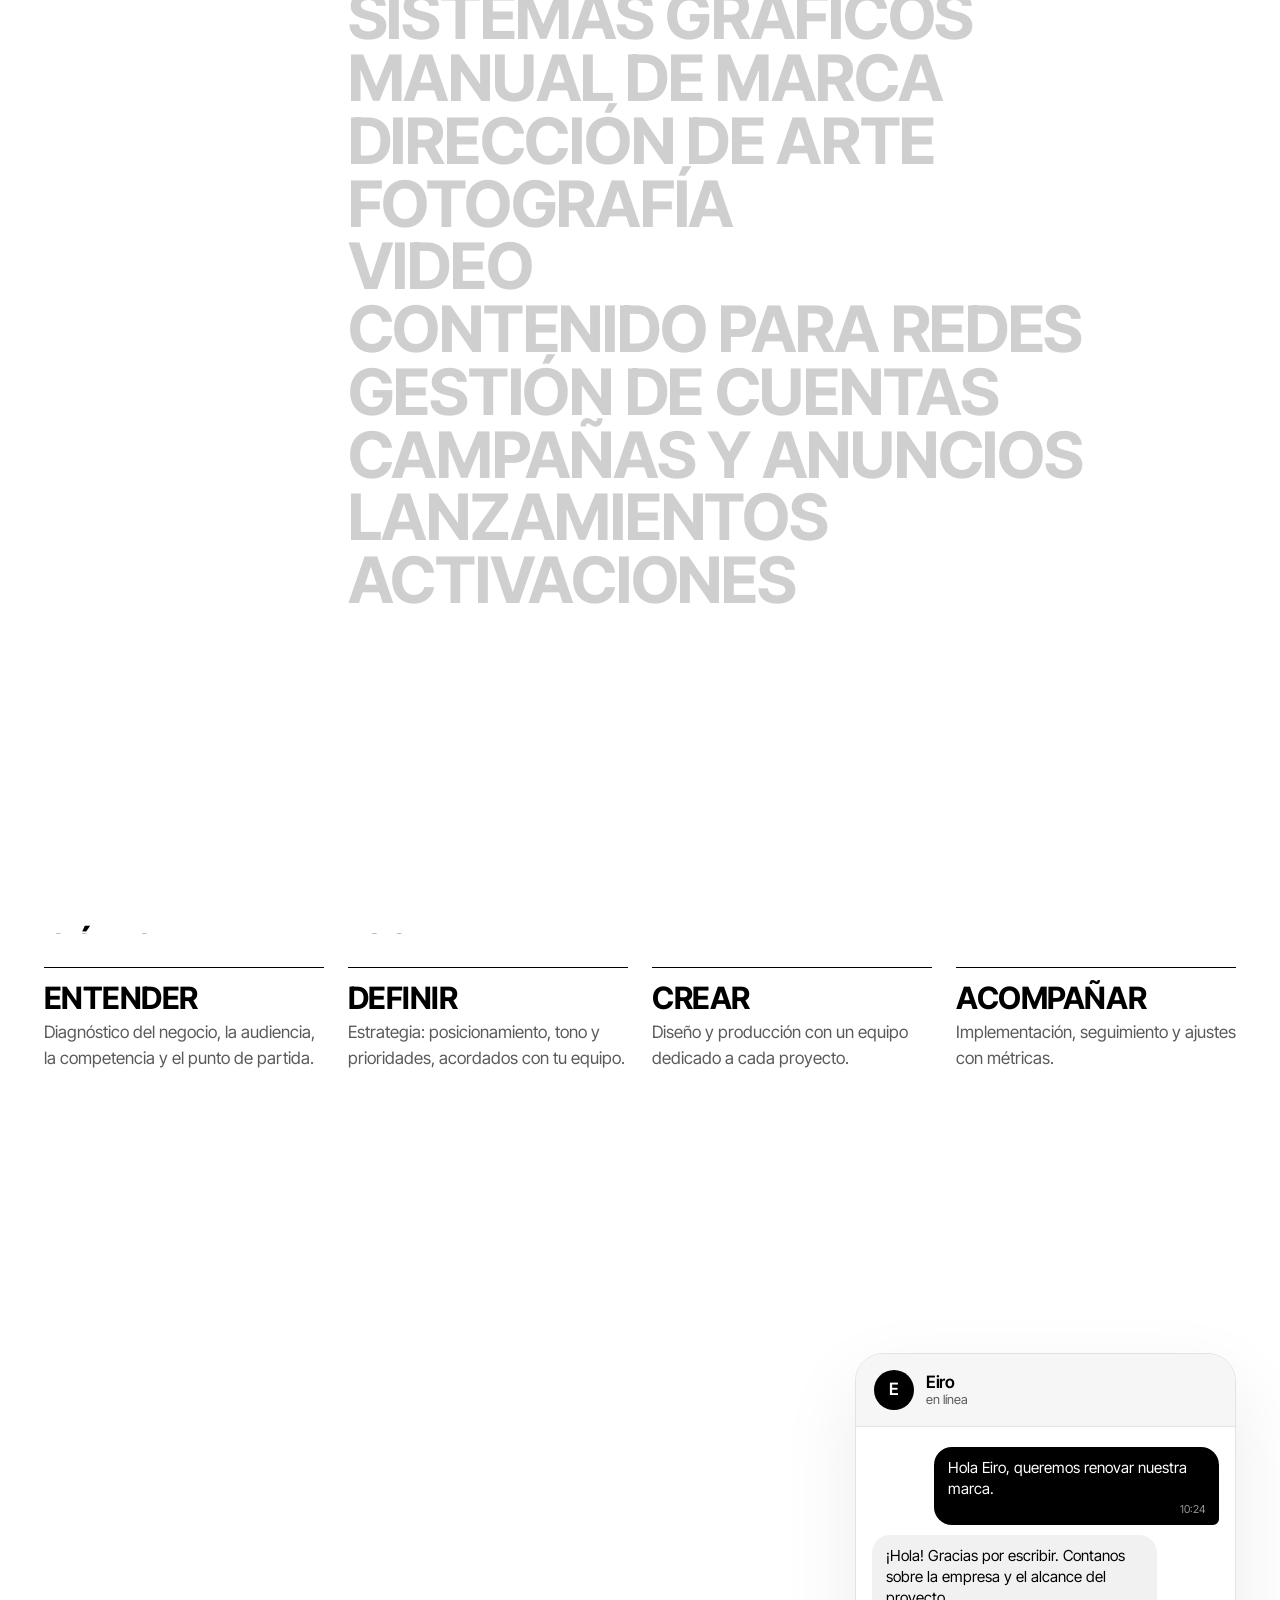
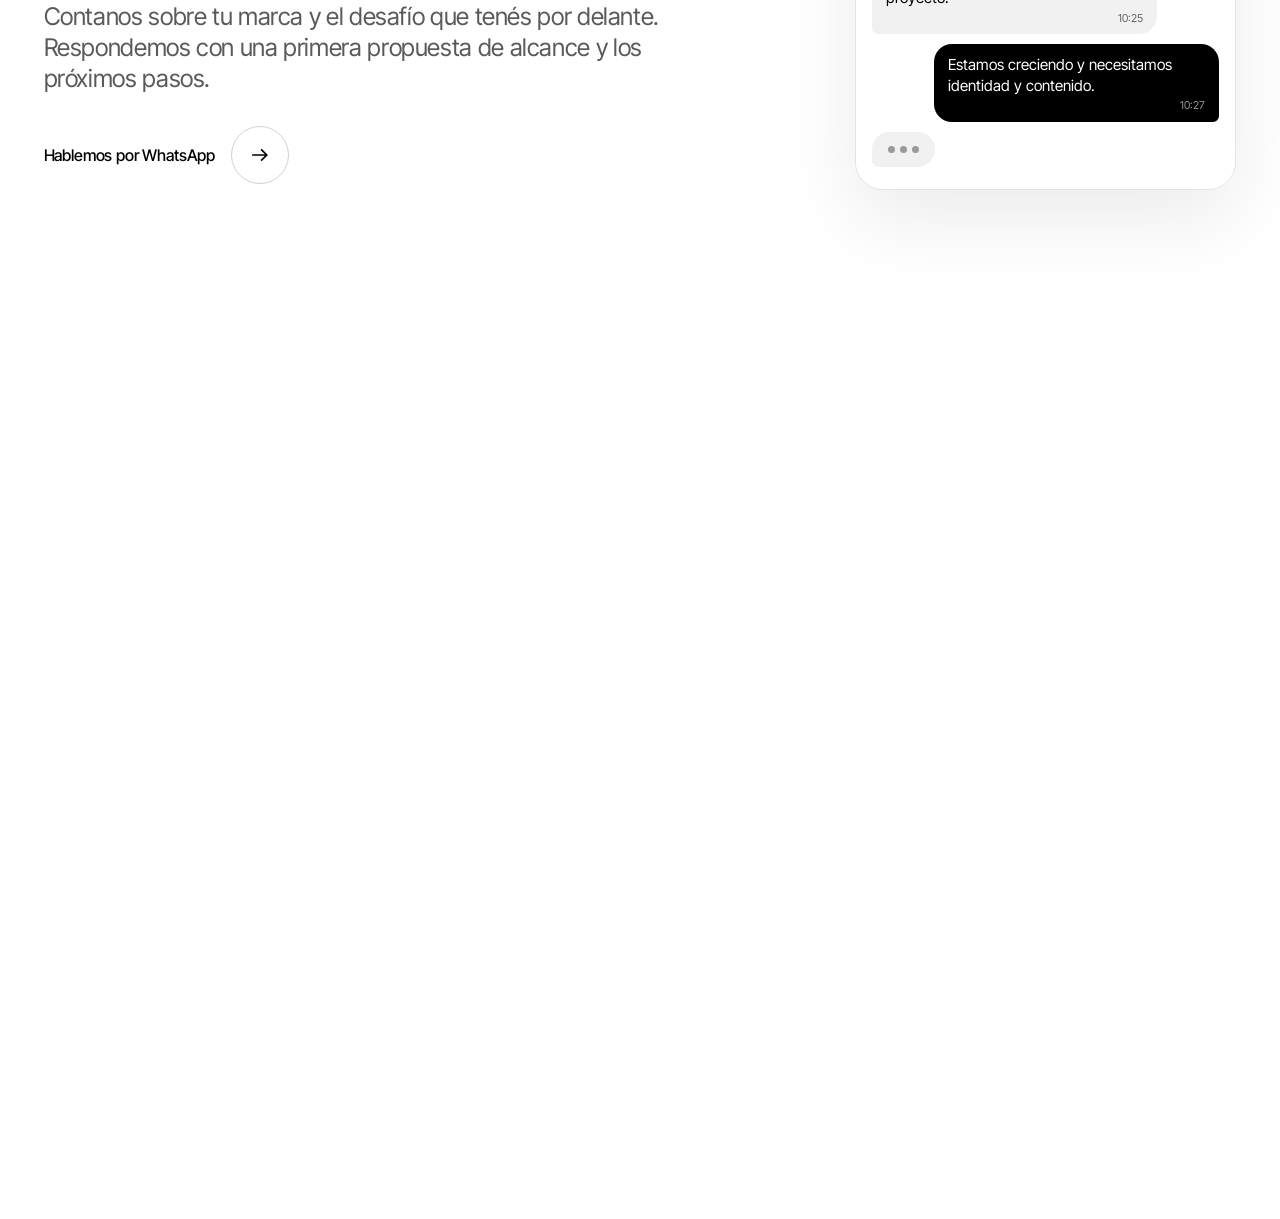
==== commit 7406a81b: "Inter Tight en todo el proyecto: logos en Bold y mayúscula, títulos en mayúscula; favicon e imagen p" ====
--- a/index.html
+++ b/index.html
@@ -15,20 +15,20 @@
 <meta property="og:url" content="https://matiasngaiteiro-gif.github.io/eiro/">
 <meta property="og:title" content="Eiro · Estudio de branding en Buenos Aires">
 <meta property="og:description" content="Marcas que se reconocen de lejos y se sienten de cerca. Branding, contenido, redes y eventos.">
-<meta property="og:image" content="https://matiasngaiteiro-gif.github.io/eiro/assets/og-eiro.jpg?v=3">
+<meta property="og:image" content="https://matiasngaiteiro-gif.github.io/eiro/assets/og-eiro.jpg?v=4">
 <meta property="og:image:width" content="1200">
 <meta property="og:image:height" content="630">
 <meta property="og:image:alt" content="Eiro, estudio creativo de Buenos Aires">
 <meta name="twitter:card" content="summary_large_image">
-<meta name="twitter:image" content="https://matiasngaiteiro-gif.github.io/eiro/assets/og-eiro.jpg?v=3">
-<script type="application/ld+json">{"@context": "https://schema.org", "@type": "ProfessionalService", "name": "Eiro", "alternateName": "Eiro, estudio creativo", "url": "https://matiasngaiteiro-gif.github.io/eiro/", "logo": "https://matiasngaiteiro-gif.github.io/eiro/assets/apple-touch-icon.png", "image": "https://matiasngaiteiro-gif.github.io/eiro/assets/og-eiro.jpg?v=3", "description": "Estudio creativo en Buenos Aires: estrategia de marca, identidad visual, contenido y campañas.", "telephone": "+5491134850669", "areaServed": ["AR", "US"], "address": {"@type": "PostalAddress", "addressLocality": "Buenos Aires", "addressCountry": "AR"}, "knowsAbout": ["Branding", "Identidad visual", "Manual de marca", "Contenido para redes", "Marketing digital", "Comunicación de eventos"]}</script>
-
-<link rel="icon" href="assets/favicon.png?v=7" type="image/png">
-<link rel="apple-touch-icon" href="assets/apple-touch-icon.png?v=7">
+<meta name="twitter:image" content="https://matiasngaiteiro-gif.github.io/eiro/assets/og-eiro.jpg?v=4">
+<script type="application/ld+json">{"@context": "https://schema.org", "@type": "ProfessionalService", "name": "Eiro", "alternateName": "Eiro, estudio creativo", "url": "https://matiasngaiteiro-gif.github.io/eiro/", "logo": "https://matiasngaiteiro-gif.github.io/eiro/assets/apple-touch-icon.png", "image": "https://matiasngaiteiro-gif.github.io/eiro/assets/og-eiro.jpg?v=4", "description": "Estudio creativo en Buenos Aires: estrategia de marca, identidad visual, contenido y campañas.", "telephone": "+5491134850669", "areaServed": ["AR", "US"], "address": {"@type": "PostalAddress", "addressLocality": "Buenos Aires", "addressCountry": "AR"}, "knowsAbout": ["Branding", "Identidad visual", "Manual de marca", "Contenido para redes", "Marketing digital", "Comunicación de eventos"]}</script>
+
+<link rel="icon" href="assets/favicon.png?v=8" type="image/png">
+<link rel="apple-touch-icon" href="assets/apple-touch-icon.png?v=8">
 <link rel="preconnect" href="https://fonts.googleapis.com">
 <link rel="preconnect" href="https://fonts.gstatic.com" crossorigin>
-<link rel="stylesheet" href="styles.css?v=111">
-<link rel="stylesheet" href="assets/size.css?v=111">
+<link rel="stylesheet" href="styles.css?v=113">
+<link rel="stylesheet" href="assets/size.css?v=113">
 <script>
   /* Prepara las animaciones antes de pintar, para que no haya parpadeo.
      La intro (GAITEIRO → EIRO) se muestra una vez por visita. */
@@ -235,8 +235,8 @@
 
 <div class="cursor" id="cursor" aria-hidden="true">Ver</div>
 
-<script src="config.js?v=111"></script>
-<script src="script.js?v=111"></script>
-<script src="assets/size.js?v=111"></script>
+<script src="config.js?v=113"></script>
+<script src="script.js?v=113"></script>
+<script src="assets/size.js?v=113"></script>
 </body>
 </html>
--- a/styles.css
+++ b/styles.css
@@ -1271,3 +1271,27 @@
 .sz-motion .works[data-sz="drift"] { display: flex; flex-wrap: nowrap; gap: clamp(10px, 1.2vw, 16px); width: max-content; max-width: none; will-change: transform; }
 .sz-motion .works[data-sz="drift"] > .work { flex: none; width: clamp(260px, 34vw, 560px); }
 @media (max-width: 700px) { .sz-motion .works[data-sz="drift"] > .work { width: 72vw; } }
+
+/* ==========================================================
+   Inter Tight en todo el proyecto (v112)
+   Fuente variable incluida en assets/fonts (licencia OFL).
+   Logos en Bold y en mayúscula; títulos en mayúscula.
+   ========================================================== */
+@font-face { font-family: "Inter Tight"; src: url("assets/fonts/inter-tight-var.woff") format("woff"); font-weight: 100 900; font-style: normal; font-display: swap; }
+:root {
+  --font-sans: "Inter Tight", "Helvetica Neue", Helvetica, Arial, sans-serif;
+  --font-logo: "Inter Tight", "Helvetica Neue", Helvetica, Arial, sans-serif;
+}
+body, button, input, select, textarea { font-family: var(--font-sans); }
+.logo, .logo-fit, .intro-word { font-family: var(--font-logo); font-weight: 700; text-transform: uppercase; letter-spacing: -0.02em; }
+.logo .ek, .intro-word .ek, .logo-fit .l:first-child > span { margin-right: 0; }
+.title, .hero-title, .case-title, .case-next-name, .kc-big, .kc-tag, .kc-quote p, .gate-box h2,
+.sz .title, .sz .hero-title, .sz .ct-copy h2, .logos-page h1.title { text-transform: uppercase; letter-spacing: -0.02em; }
+.sz .title, .sz .hero-title { line-height: .92; }
+.sz .method h3 { letter-spacing: -0.015em; }
+.sz .hero-title { font-size: clamp(3.2rem, 10vw, 12rem); }
+@media (max-width: 900px) { .sz .hero-title { font-size: clamp(2.6rem, 12.4vw, 5.6rem); } }
+.sz .ct-copy h2 { font-size: clamp(2.8rem, 8vw, 8rem); }
+.case-title { font-size: clamp(3rem, 12vw, 11rem); }
+.kc-big { font-weight: 700; }
+.intro-word { font-size: min(19.5vw, 12.5rem); }
--- a/assets/size.css
+++ b/assets/size.css
@@ -38,7 +38,7 @@
 .sz-menu.on { opacity: 1; }
 .sz-items { display: flex; flex-direction: column; align-items: flex-start; }
 .sz-items a {
-  display: inline-block; font-weight: 700; font-size: clamp(2.6rem, min(8.4vw, 9.2vh), 7.6rem); line-height: 1.02; letter-spacing: -0.04em;
+  display: inline-block; font-weight: 700; font-size: clamp(2rem, min(7.6vw, 8.4vh), 7rem); line-height: 1.05; letter-spacing: -0.02em; text-transform: uppercase;
   color: var(--sz-dim); text-decoration: none; opacity: 0; transform: translateY(40%);
   transition: transform .9s var(--sz-ease) calc(var(--i) * 55ms), opacity .5s ease calc(var(--i) * 55ms), color .7s ease calc(var(--i) * 55ms + 260ms);
 }
@@ -60,7 +60,7 @@
 .sz-meta a:hover { color: var(--sz-mute); }
 
 /* ---------- Títulos que suben línea por línea ---------- */
-.sz-l { display: block; overflow: hidden; padding-bottom: .14em; margin-bottom: -.14em; }
+.sz-l { display: block; overflow: hidden; padding: .18em 0 .14em; margin: -.18em 0 -.14em; } /* aire arriba para tildes de mayúscula (Ó, Í, Ñ) */
 .sz-l > span { display: block; }
 .sz-motion [data-sz="lines"] .sz-l > span,
 .sz-motion [data-sz="split"] .sz-l > span { transform: translateY(108%); transition: transform 1.2s var(--sz-ease); transition-delay: calc(var(--i) * 85ms); }
@@ -70,13 +70,13 @@
 /* ---------- Lista grande que se enciende al pasar por el centro ---------- */
 .sz-list { list-style: none; margin: 0; padding: 0; }
 .sz-list li {
-  font-weight: 700; font-size: clamp(2.1rem, 6.2vw, 6.4rem); line-height: 1.02; letter-spacing: -0.04em;
+  font-weight: 700; font-size: clamp(1.75rem, 5vw, 5.4rem); line-height: .98; letter-spacing: -0.02em; text-transform: uppercase;
   color: var(--sz-dim); transition: color .35s ease;
 }
 .sz-list li.on { color: var(--sz-fg); }
 
 /* ---------- Frase que se llena de color ---------- */
-.sz-statement { font-weight: 700; font-size: clamp(2.1rem, 5.6vw, 6rem); line-height: 1; letter-spacing: -0.04em; text-wrap: balance; margin: 0; }
+.sz-statement { font-weight: 700; font-size: clamp(1.9rem, 5vw, 5.4rem); line-height: .96; letter-spacing: -0.02em; text-transform: uppercase; text-wrap: balance; margin: 0; }
 .sz-w { color: var(--sz-dim); transition: color .4s ease; }
 .sz-w.on { color: var(--sz-fg); }
 
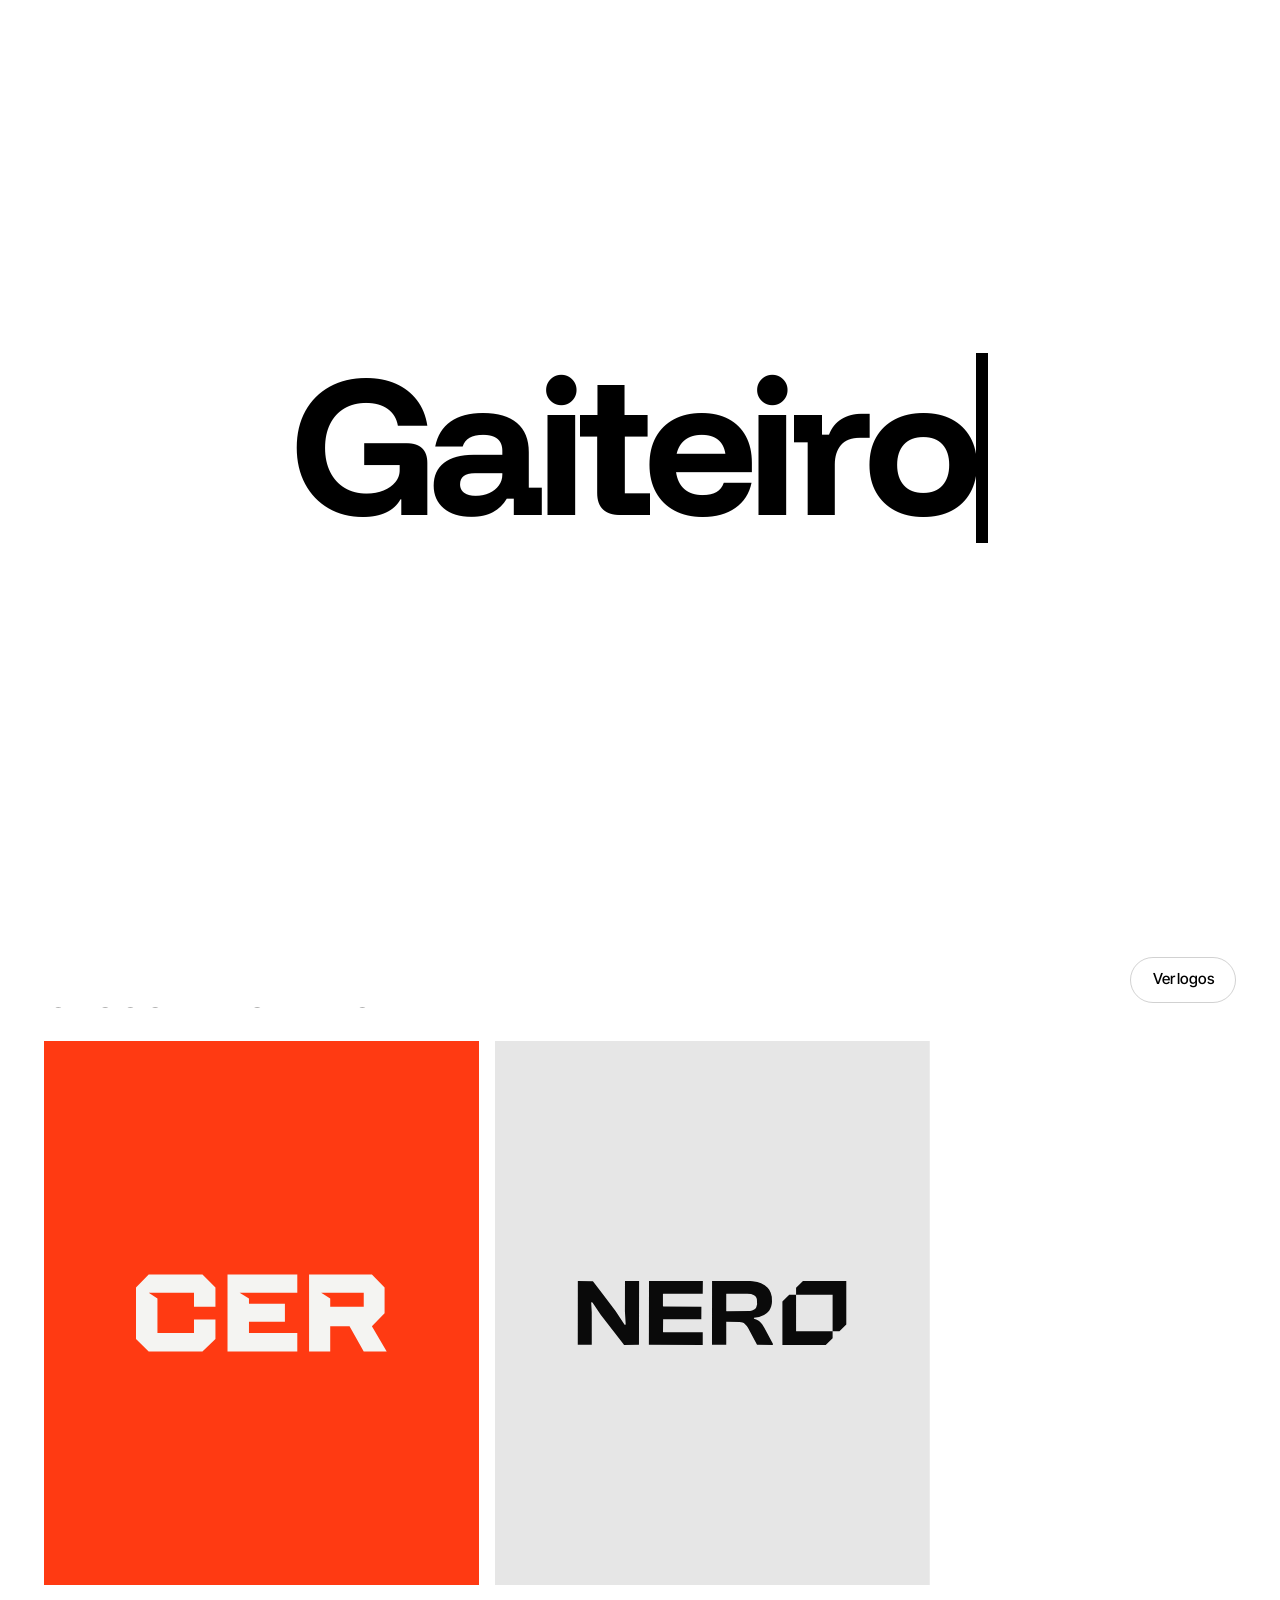
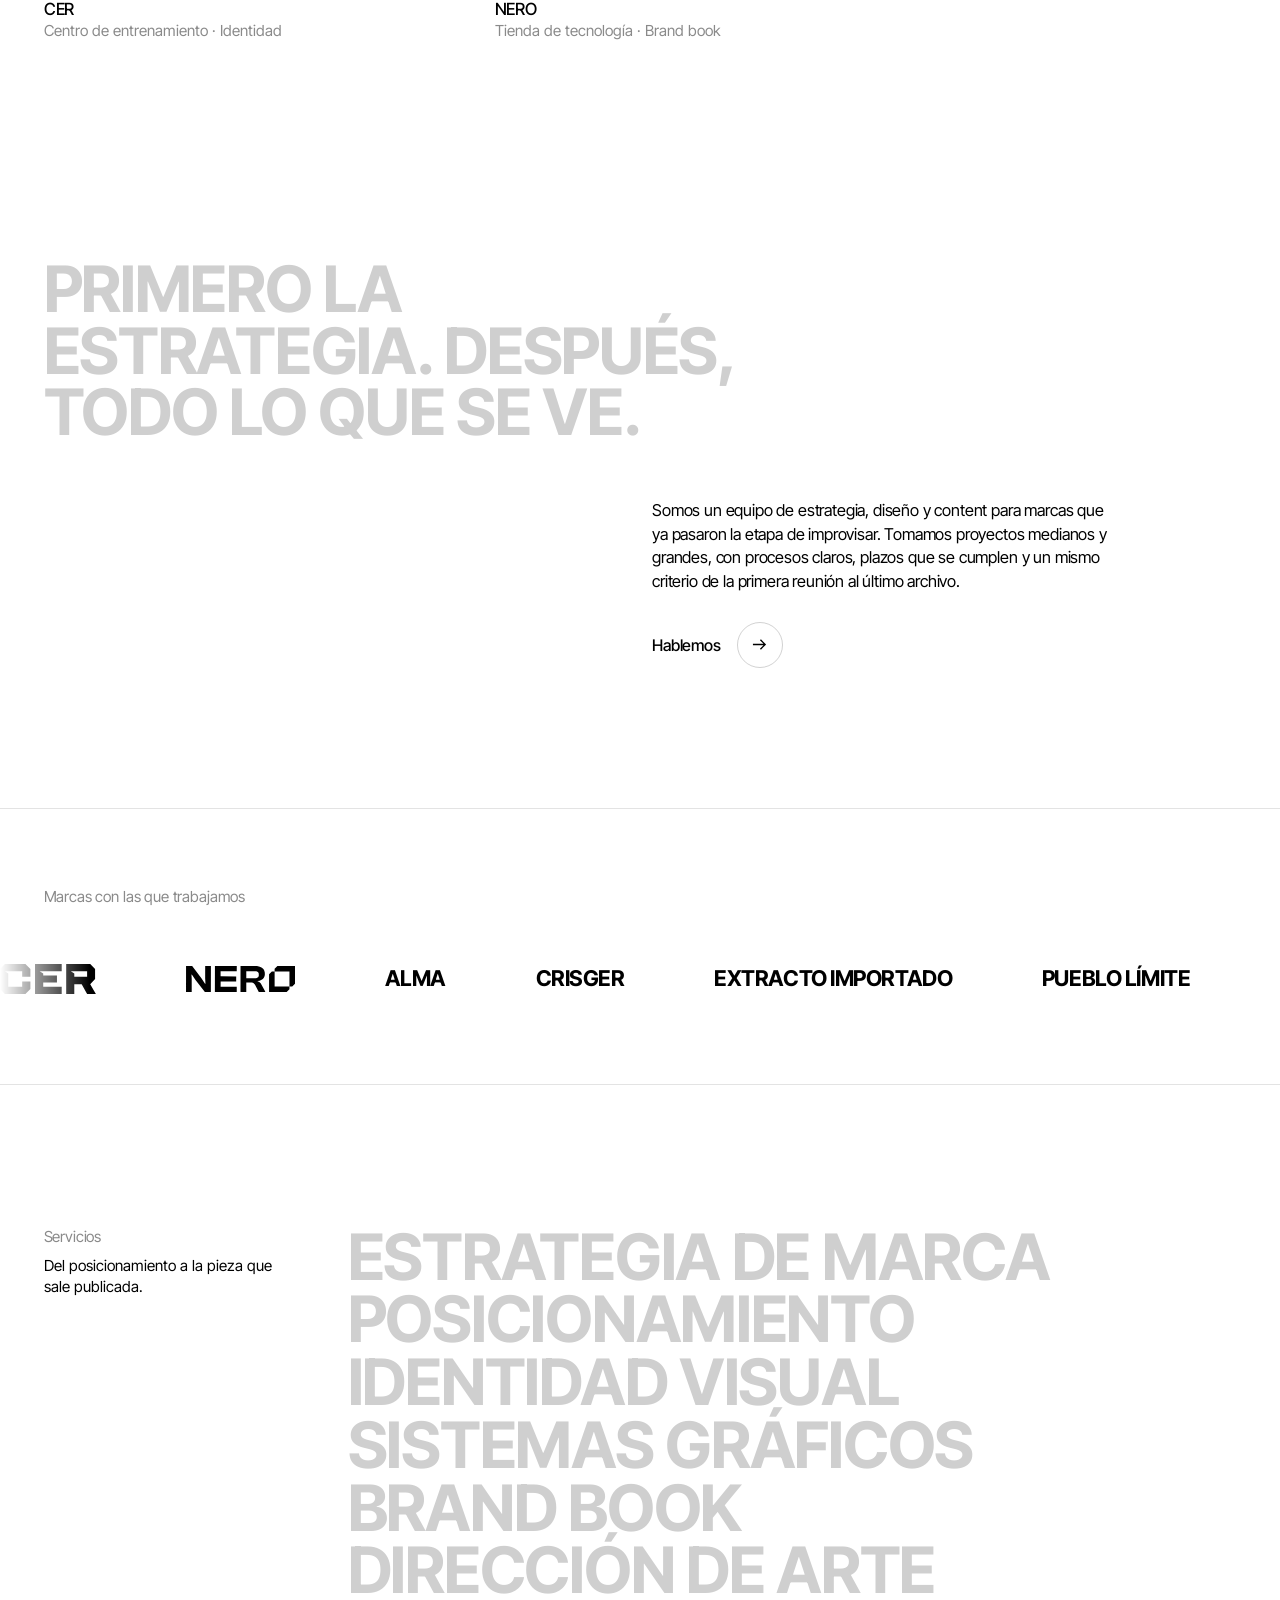
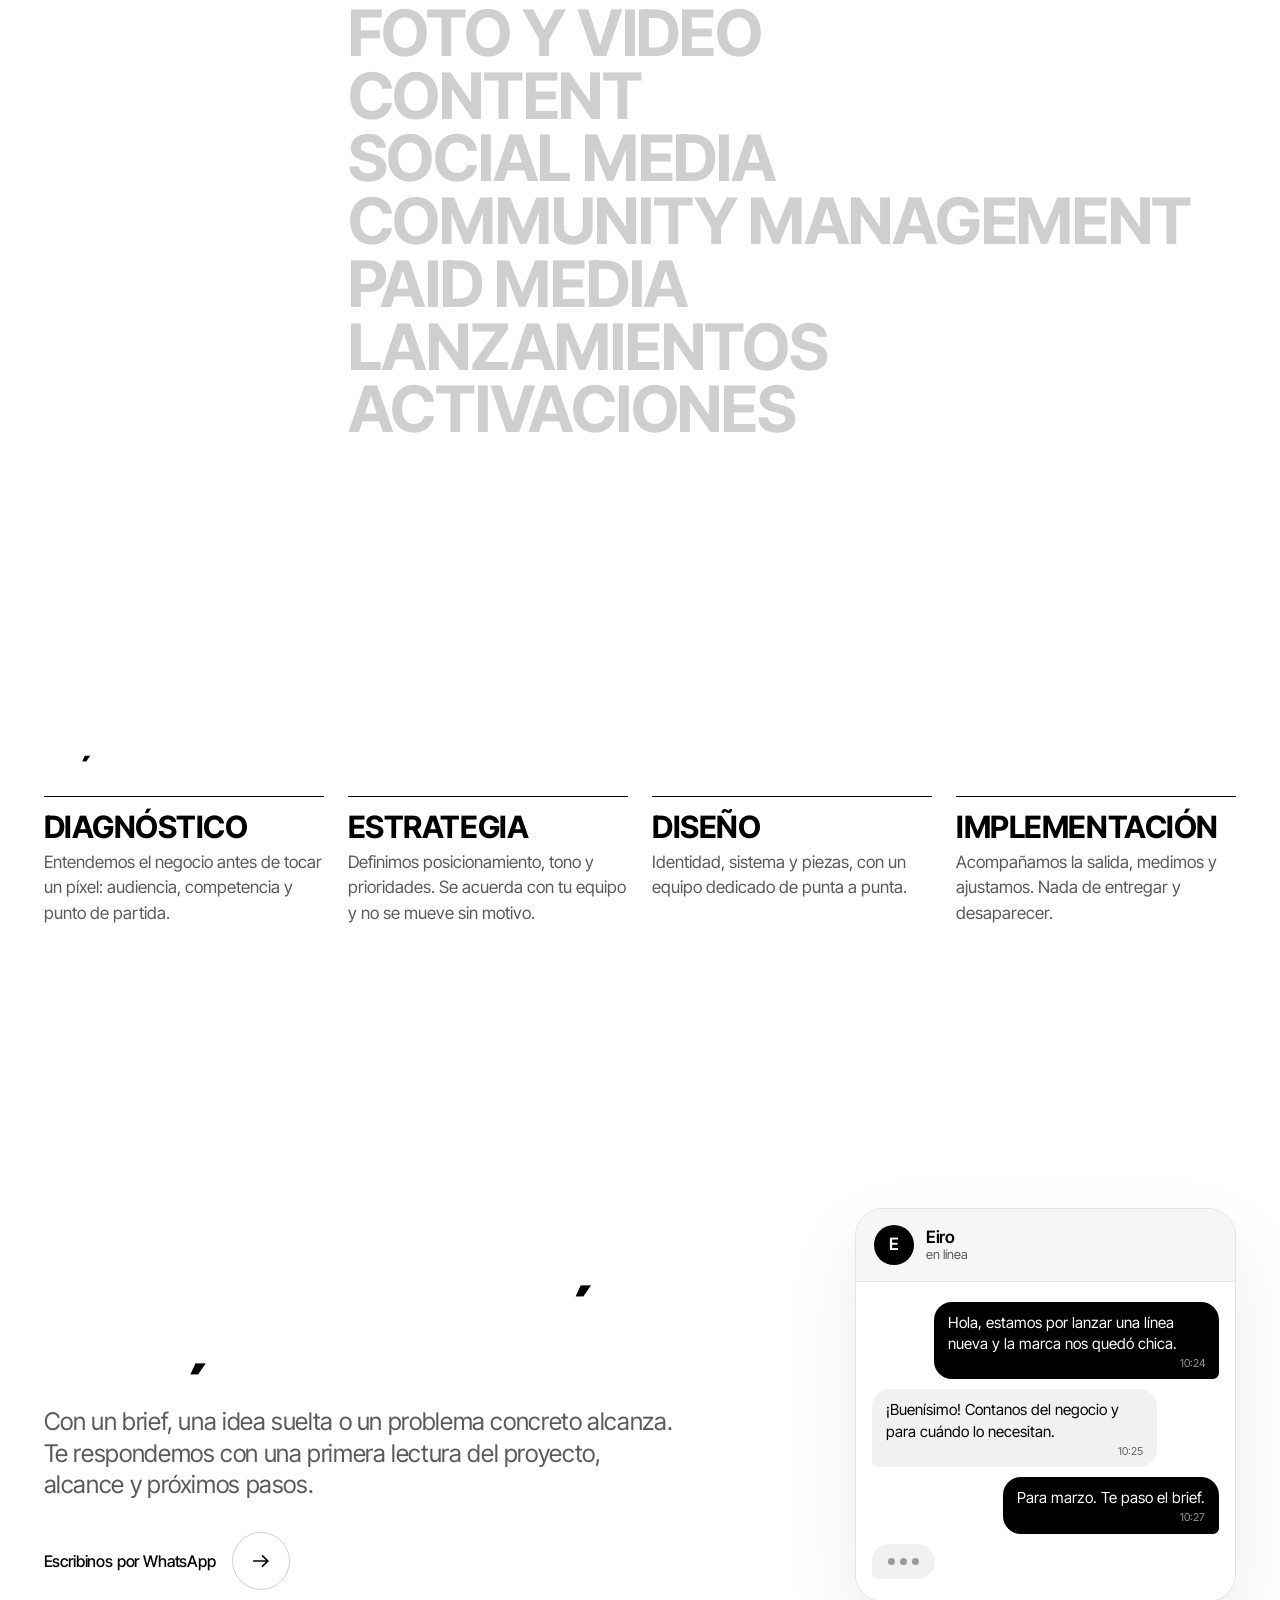
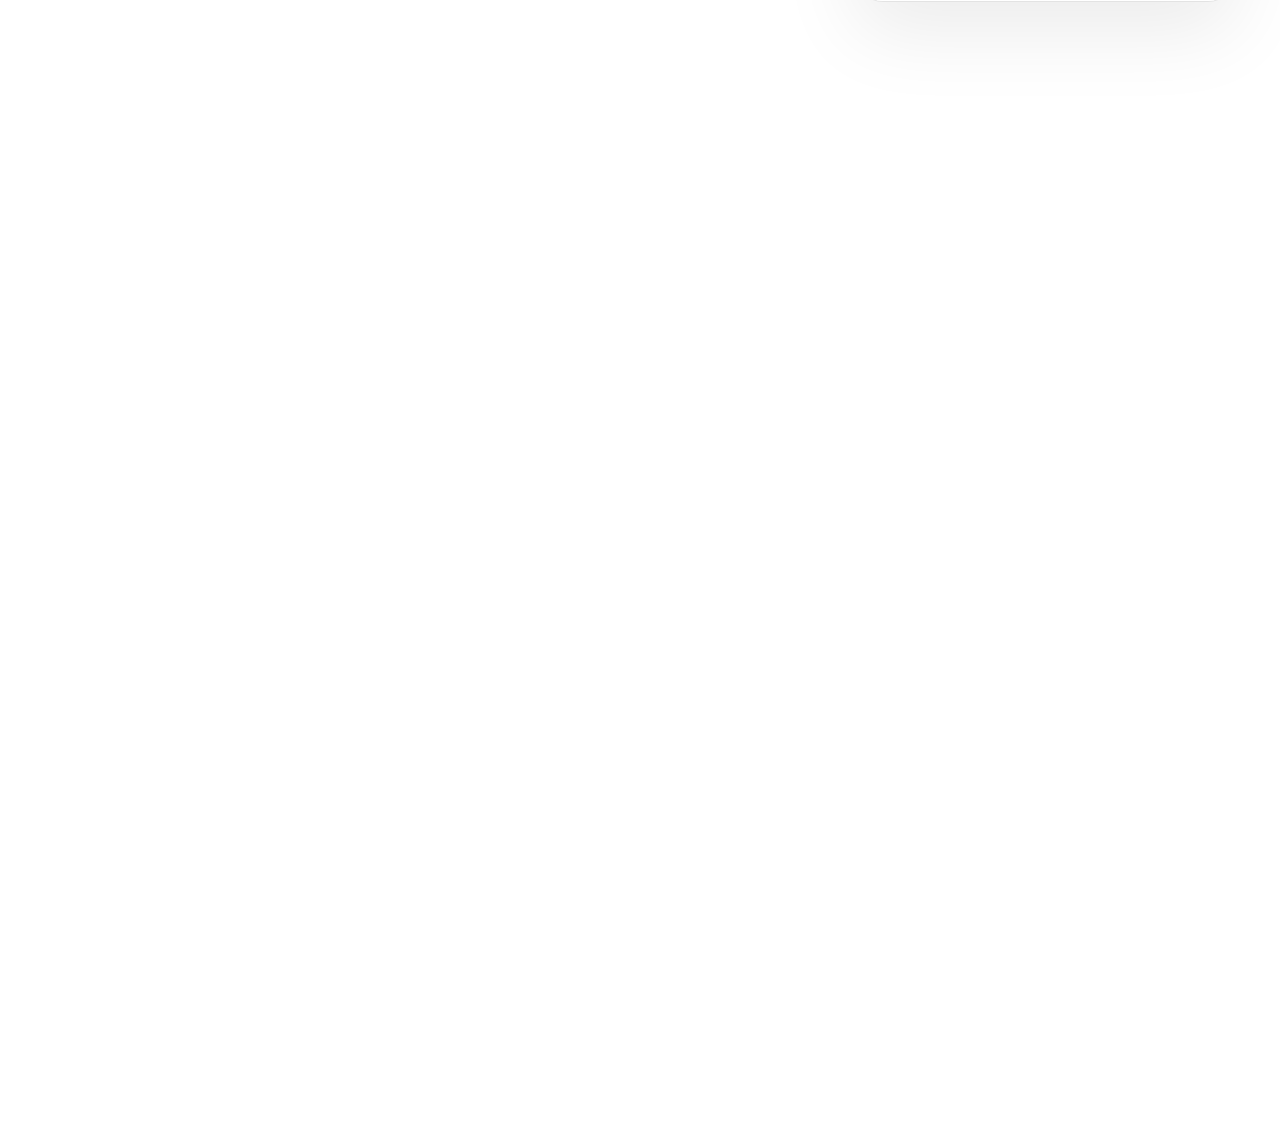
==== commit b9dc7a7c: "Blanco y negro; logotipo Eiro en Funnel Display Bold (E mayúscula, −50); Inter Tight sin mono; texto" ====
--- a/index.html
+++ b/index.html
@@ -3,9 +3,9 @@
 <head>
 <meta charset="utf-8">
 <meta name="viewport" content="width=device-width, initial-scale=1">
-<title>Eiro · Estudio de branding en Buenos Aires</title>
-<meta name="description" content="Eiro es un estudio de branding en Buenos Aires. Identidad visual, manual de marca, contenido y redes para marcas de Argentina y Estados Unidos.">
-<meta name="theme-color" content="#0B0B0B">
+<title>Eiro — Estudio de branding en Buenos Aires</title>
+<meta name="description" content="Estudio de branding en Buenos Aires. Estrategia de marca, identidad visual, brand book, content y social media para marcas en crecimiento de Argentina y Estados Unidos.">
+<meta name="theme-color" content="#FFFFFF">
 <meta name="robots" content="index, follow">
 <link rel="canonical" href="https://matiasngaiteiro-gif.github.io/eiro/">
 
@@ -13,22 +13,20 @@
 <meta property="og:locale" content="es_AR">
 <meta property="og:site_name" content="Eiro">
 <meta property="og:url" content="https://matiasngaiteiro-gif.github.io/eiro/">
-<meta property="og:title" content="Eiro · Estudio de branding en Buenos Aires">
-<meta property="og:description" content="Marcas que se reconocen de lejos y se sienten de cerca. Branding, contenido, redes y eventos.">
-<meta property="og:image" content="https://matiasngaiteiro-gif.github.io/eiro/assets/og-eiro.jpg?v=4">
+<meta property="og:title" content="Eiro — Estudio de branding en Buenos Aires">
+<meta property="og:description" content="Branding con criterio. Estrategia, identidad y content para marcas en crecimiento.">
+<meta property="og:image" content="https://matiasngaiteiro-gif.github.io/eiro/assets/og-eiro.jpg?v=5">
 <meta property="og:image:width" content="1200">
 <meta property="og:image:height" content="630">
 <meta property="og:image:alt" content="Eiro, estudio creativo de Buenos Aires">
 <meta name="twitter:card" content="summary_large_image">
-<meta name="twitter:image" content="https://matiasngaiteiro-gif.github.io/eiro/assets/og-eiro.jpg?v=4">
-<script type="application/ld+json">{"@context": "https://schema.org", "@type": "ProfessionalService", "name": "Eiro", "alternateName": "Eiro, estudio creativo", "url": "https://matiasngaiteiro-gif.github.io/eiro/", "logo": "https://matiasngaiteiro-gif.github.io/eiro/assets/apple-touch-icon.png", "image": "https://matiasngaiteiro-gif.github.io/eiro/assets/og-eiro.jpg?v=4", "description": "Estudio creativo en Buenos Aires: estrategia de marca, identidad visual, contenido y campañas.", "telephone": "+5491134850669", "areaServed": ["AR", "US"], "address": {"@type": "PostalAddress", "addressLocality": "Buenos Aires", "addressCountry": "AR"}, "knowsAbout": ["Branding", "Identidad visual", "Manual de marca", "Contenido para redes", "Marketing digital", "Comunicación de eventos"]}</script>
-
-<link rel="icon" href="assets/favicon.png?v=8" type="image/png">
-<link rel="apple-touch-icon" href="assets/apple-touch-icon.png?v=8">
-<link rel="preconnect" href="https://fonts.googleapis.com">
-<link rel="preconnect" href="https://fonts.gstatic.com" crossorigin>
-<link rel="stylesheet" href="styles.css?v=113">
-<link rel="stylesheet" href="assets/size.css?v=113">
+<meta name="twitter:image" content="https://matiasngaiteiro-gif.github.io/eiro/assets/og-eiro.jpg?v=5">
+<script type="application/ld+json">{"@context": "https://schema.org", "@type": "ProfessionalService", "name": "Eiro", "alternateName": "Eiro, estudio creativo", "url": "https://matiasngaiteiro-gif.github.io/eiro/", "logo": "https://matiasngaiteiro-gif.github.io/eiro/assets/apple-touch-icon.png", "image": "https://matiasngaiteiro-gif.github.io/eiro/assets/og-eiro.jpg?v=5", "description": "Estudio de branding en Buenos Aires: estrategia de marca, identidad visual, brand book, content y social media.", "telephone": "+5491134850669", "areaServed": ["AR", "US"], "address": {"@type": "PostalAddress", "addressLocality": "Buenos Aires", "addressCountry": "AR"}, "knowsAbout": ["Branding", "Estrategia de marca", "Identidad visual", "Brand book", "Content", "Social media"]}</script>
+
+<link rel="icon" href="assets/favicon.png?v=9" type="image/png">
+<link rel="apple-touch-icon" href="assets/apple-touch-icon.png?v=9">
+<link rel="stylesheet" href="styles.css?v=115">
+<link rel="stylesheet" href="assets/size.css?v=115">
 <script>
   /* Prepara las animaciones antes de pintar, para que no haya parpadeo.
      La intro (GAITEIRO → EIRO) se muestra una vez por visita. */
@@ -42,6 +40,8 @@
     try { seen = sessionStorage.getItem("eiro-intro") === "1"; } catch (e) {}
     if (!seen) d.classList.add("intro-on");
   })();
+  /* idioma: si quedó elegido inglés, se esconde un instante hasta traducir */
+  try { if (localStorage.getItem("eiro-lang") === "en") document.documentElement.classList.add("i18n-wait"); } catch (e) {}
 </script>
 </head>
 <body>
@@ -49,115 +49,133 @@
 <!-- INTRO: se tipea gaiteiro, se borra gait con el teclado y queda eiro -->
 <div class="intro" id="intro" aria-hidden="true">
   <p class="logo intro-word" data-word="Gaiteiro" data-cut="5" data-keep="3" data-type="E" data-end="."><i class="caret"></i></p>
-  <p class="intro-note mono">ESTUDIO CREATIVO</p>
+  <p class="intro-note" data-i18n="e.intro">ESTUDIO CREATIVO</p>
 </div>
 
-<a class="skip" href="#contenido">Saltar al contenido</a>
-
-<header class="header on-dark">
+<a class="skip" href="#contenido" data-i18n="e.skip">Saltar al contenido</a>
+
+<header class="header">
   <div class="wrap">
-    <a class="logo-link" href="#inicio" aria-label="Eiro, ir al inicio"><span class="logo" aria-hidden="true"><span class="ek">E</span>iro<span class="dot" aria-hidden="true"></span></span></a>
+    <a class="logo-link" href="#inicio" aria-label="Eiro"><span class="logo" aria-hidden="true"><span class="ek">E</span>iro<span class="dot" aria-hidden="true"></span></span></a>
+    <div class="lang" role="group" aria-label="Idioma / Language"><button type="button" data-lang-btn="es">ES</button><span aria-hidden="true">/</span><button type="button" data-lang-btn="en">EN</button></div>
     <button class="menu-btn" id="menu-btn" type="button" aria-expanded="false" aria-controls="nav">Menú</button>
     <nav class="nav" id="nav" aria-label="Principal">
       <ul class="nav-start">
-        <li><a href="#casos">Casos de estudio <small>Lo que hicimos</small></a></li>
-        <li><a href="logos.html">Logos <small>Marcas que diseñamos</small></a></li>
-        <li><a href="#servicios">Servicios <small>Qué hacemos</small></a></li>
+        <li><a href="#casos" data-i18n="e.nav.casos">Casos de estudio</a></li>
+        <li><a href="logos.html" data-i18n="e.nav.logos">Logos</a></li>
+        <li><a href="#servicios" data-i18n="e.nav.servicios">Servicios</a></li>
       </ul>
       <div class="nav-end">
         <ul>
-          <li><a href="#metodo">Método <small>Cómo pensamos</small></a></li>
+          <li><a href="#metodo" data-i18n="e.nav.metodo">Método</a></li>
         </ul>
-        <a class="nav-cta btn-roll" href="#contacto"><span class="roll"><span data-label="Trabajemos juntos">Trabajemos juntos</span></span></a>
+        <a class="nav-cta" href="#contacto" data-i18n="e.nav.cta">Hablemos</a>
       </div>
     </nav>
   </div>
 </header>
 <!-- Pie del menú a pantalla completa (lo arma assets/size.js) -->
 <template data-sz-extra>
-  <div><span>Contacto</span><a href="https://wa.me/5491134850669" target="_blank" rel="noopener">WhatsApp ↗</a></div>
+  <div><span data-i18n="e.m.contacto">Contacto</span><a href="https://wa.me/5491134850669" target="_blank" rel="noopener">WhatsApp ↗</a></div>
   <div><span>Base</span><p>Buenos Aires</p></div>
-  <div><span>Trabajamos en</span><p>Argentina</p><p>Estados Unidos</p></div>
+  <div><span data-i18n="e.m.mercados">Mercados</span><p>Argentina</p><p data-i18n="e.m.usa">Estados Unidos</p></div>
 </template>
 
 <main id="contenido">
 
   <!-- PORTADA -->
-  <section class="hero on-dark" id="inicio">
-    <div class="wrap">
-      <h1 class="hero-title title">
-        <span class="sr-only">Eiro, estudio de branding en Buenos Aires: identidad visual, contenido y redes.</span>
-        <span aria-hidden="true" data-sz="lines">Estudio de<br>branding</span>
-      </h1>
+  <section class="hero" id="inicio">
+    <div class="wrap">
+      <p class="hero-k" data-anim="fade" data-i18n="e.hero.k">Estudio de branding · Buenos Aires</p>
+      <h1 class="hero-title title"><span data-sz="lines" data-i18n="e.hero.t">Branding<br>con criterio.</span></h1>
       <dl class="sz-facts hero-facts" data-anim="fade">
-        <div><dt>Estudio</dt><dd>Buenos Aires, para Argentina y Estados Unidos</dd></div>
-        <div><dt>Servicios</dt><dd>Marca, Contenido, Marketing y redes, Lanzamientos</dd></div>
+        <div><dt data-i18n="e.hero.d1">Qué hacemos</dt><dd data-i18n="e.hero.v1">Estrategia de marca, identidad visual, content y social media.</dd></div>
+        <div><dt data-i18n="e.hero.d2">Para quién</dt><dd data-i18n="e.hero.v2">Marcas en crecimiento, en Argentina y Estados Unidos.</dd></div>
       </dl>
     </div>
   </section>
 
-  <!-- TRABAJOS -->
+  <!-- CASOS -->
   <section class="section" id="casos" aria-labelledby="casos-t">
     <div class="wrap">
       <div class="sec-head">
-        <h2 class="title" id="casos-t" data-sz="lines">Casos de estudio</h2>
-        <a class="sz-pill" href="logos.html">Ver logos</a>
-      </div>
-      <!-- PORTFOLIO: cada portada es el logo del cliente sobre su color sólido; el nombre va abajo, nunca encima. -->
+        <h2 class="title" id="casos-t"><span data-sz="lines" data-i18n="e.casos.t">Casos de estudio</span></h2>
+        <a class="sz-pill" href="logos.html" data-i18n="e.casos.pill">Ver logos</a>
+      </div>
+      <!-- Cada portada es el logo del cliente sobre su color; el nombre va abajo, nunca encima. -->
       <ul class="works" data-sz="drift">
         <li class="work">
           <a class="work-link" href="trabajos/cer.html">
-          <figure class="shot r-4x5 cover cv-cer" data-anim="shot"><img class="cv-logo" src="assets/cer/cer-logo-blanco.svg" alt="Logo de CER" width="831" height="259" style="width:58%"></figure>
-          <div class="case-cap"><h3>CER</h3><p>Centro de entrenamiento</p></div>
+          <figure class="shot r-4x5 cover cv-cer" data-anim="shot"><img class="cv-logo" src="assets/cer/cer-logo-blanco.svg" alt="CER" width="831" height="259" style="width:58%"></figure>
+          <div class="case-cap"><h3>CER</h3><p data-i18n="e.casos.cer">Centro de entrenamiento · Identidad</p></div>
           </a>
         </li>
         <li class="work">
           <a class="work-link" href="trabajos/nero.html">
-          <figure class="shot r-4x5 cover cv-nero" data-anim="shot"><img class="cv-logo" src="assets/nero/nero-logo.svg" alt="Logo de NERO" width="4204" height="1000" style="width:62%"></figure>
-          <div class="case-cap"><h3>NERO</h3><p>Tienda digital de tecnología</p></div>
+          <figure class="shot r-4x5 cover cv-nero" data-anim="shot"><img class="cv-logo" src="assets/nero/nero-logo.svg" alt="NERO" width="4204" height="1000" style="width:62%"></figure>
+          <div class="case-cap"><h3>NERO</h3><p data-i18n="e.casos.nero">Tienda de tecnología · Brand book</p></div>
           </a>
         </li>
       </ul>
     </div>
   </section>
 
-  <!-- FRASE + CLIENTES + EQUIPO -->
-  <section class="section sz-about" aria-label="Cómo pensamos">
-    <div class="wrap">
-      <p class="sz-statement" data-sz="fill">Todo en un mismo lugar. Para que nada se contradiga.</p>
+  <!-- FRASE + EQUIPO -->
+  <section class="section sz-about" aria-labelledby="frase">
+    <div class="wrap">
+      <p class="sz-statement" id="frase" data-sz="fill" data-i18n="e.frase">Primero la estrategia. Después, todo lo que se ve.</p>
       <div class="sz-about-row">
-        <div class="sz-clients">
-          <p class="sz-label">Trabajamos con</p>
-          <ul class="sz-bubbles" data-sz="bubbles">
-            <li>CER</li><li>NERO</li><li>Alma</li><li>Crisger</li><li>Extracto Importado</li><li>Pueblo Límite</li><li>UFO</li><li>Know How</li><li>Lado B</li><li>Meister</li><li>Muchachos</li><li>La Playa</li><li>Lima</li>
-          </ul>
+        <div class="sz-about-copy" data-anim="fade">
+          <p data-i18n="e.equipo">Somos un equipo de estrategia, diseño y content para marcas que ya pasaron la etapa de improvisar. Tomamos proyectos medianos y grandes, con procesos claros, plazos que se cumplen y un mismo criterio de la primera reunión al último archivo.</p>
+          <a class="sz-go" href="#contacto"><span data-i18n="e.equipo.cta">Hablemos</span> <span class="sz-c"></span></a>
         </div>
-        <div class="sz-about-copy" data-anim="fade">
-          <p>Un equipo de estrategia, diseño y contenido para marcas que quieren crecer. Proyectos medianos y grandes, de la estrategia a la implementación, desde Buenos Aires para Argentina y Estados Unidos.</p>
-          <a class="sz-go" href="#contacto">Trabajemos juntos <span class="sz-c"></span></a>
-        </div>
-      </div>
+      </div>
+    </div>
+  </section>
+
+  <!-- MARCAS: logos que pasan. Para sumar uno, agregá un <li> con su logo (SVG en negro) en assets/clientes. -->
+  <section class="clients-strip" aria-labelledby="clientes-t">
+    <div class="wrap"><h2 class="sz-label" id="clientes-t" data-i18n="e.clientes">Marcas con las que trabajamos</h2></div>
+    <div class="logo-marquee">
+      <ul class="logo-track">
+        <li><img src="assets/cer/cer-logo.svg" alt="CER" width="831" height="259" style="height:30px"></li>
+        <li><img src="assets/nero/nero-logo.svg" alt="NERO" width="4204" height="1000" style="height:26px"></li>
+        <li><span class="wm">Alma</span></li>
+        <li><span class="wm">Crisger</span></li>
+        <li><span class="wm">Extracto Importado</span></li>
+        <li><span class="wm">Pueblo Límite</span></li>
+        <li><span class="wm">UFO</span></li>
+        <li><span class="wm">Know How</span></li>
+        <li><span class="wm">Lado B</span></li>
+        <li><span class="wm">Meister</span></li>
+        <li><span class="wm">Muchachos</span></li>
+        <li><span class="wm">La Playa</span></li>
+        <li><span class="wm">Lima</span></li>
+      </ul>
     </div>
   </section>
 
   <!-- SERVICIOS: lista grande, se enciende el renglón que pasa por el centro -->
   <section class="section" id="servicios" aria-labelledby="servicios-t">
     <div class="wrap sz-services">
-      <h2 class="sz-label" id="servicios-t">Servicios</h2>
+      <div class="srv-head">
+        <h2 class="sz-label" id="servicios-t" data-i18n="e.srv.t">Servicios</h2>
+        <p class="srv-sub" data-i18n="e.srv.sub">Del posicionamiento a la pieza que sale publicada.</p>
+      </div>
       <ul class="sz-list" data-sz="hl">
-        <li>Estrategia de marca</li>
-        <li>Posicionamiento</li>
-        <li>Identidad visual</li>
-        <li>Sistemas gráficos</li>
-        <li>Manual de marca</li>
-        <li>Dirección de arte</li>
-        <li>Fotografía</li>
-        <li>Video</li>
-        <li>Contenido para redes</li>
-        <li>Gestión de cuentas</li>
-        <li>Campañas y anuncios</li>
-        <li>Lanzamientos</li>
-        <li>Activaciones</li>
+        <li data-i18n="e.srv.1">Estrategia de marca</li>
+        <li data-i18n="e.srv.2">Posicionamiento</li>
+        <li data-i18n="e.srv.3">Identidad visual</li>
+        <li data-i18n="e.srv.4">Sistemas gráficos</li>
+        <li>Brand book</li>
+        <li data-i18n="e.srv.6">Dirección de arte</li>
+        <li data-i18n="e.srv.7">Foto y video</li>
+        <li>Content</li>
+        <li>Social media</li>
+        <li>Community management</li>
+        <li>Paid media</li>
+        <li data-i18n="e.srv.12">Lanzamientos</li>
+        <li data-i18n="e.srv.13">Activaciones</li>
       </ul>
     </div>
   </section>
@@ -166,37 +184,37 @@
   <section class="section" id="metodo" aria-labelledby="metodo-t">
     <div class="wrap">
       <div class="sec-head">
-        <h2 class="title" id="metodo-t" data-sz="lines">Cómo trabajamos</h2>
+        <h2 class="title" id="metodo-t"><span data-sz="lines" data-i18n="e.met.t">Cómo trabajamos</span></h2>
       </div>
       <ol class="method method-row">
-        <li data-anim="fade"><div><h3 class="title">Entender</h3><p>Diagnóstico del negocio, la audiencia, la competencia y el punto de partida.</p></div></li>
-        <li data-anim="fade"><div><h3 class="title">Definir</h3><p>Estrategia: posicionamiento, tono y prioridades, acordados con tu equipo.</p></div></li>
-        <li data-anim="fade"><div><h3 class="title">Crear</h3><p>Diseño y producción con un equipo dedicado a cada proyecto.</p></div></li>
-        <li data-anim="fade"><div><h3 class="title">Acompañar</h3><p>Implementación, seguimiento y ajustes con métricas.</p></div></li>
+        <li data-anim="fade"><div><h3 class="title" data-i18n="e.met.1t">Diagnóstico</h3><p data-i18n="e.met.1">Entendemos el negocio antes de tocar un píxel: audiencia, competencia y punto de partida.</p></div></li>
+        <li data-anim="fade"><div><h3 class="title" data-i18n="e.met.2t">Estrategia</h3><p data-i18n="e.met.2">Definimos posicionamiento, tono y prioridades. Se acuerda con tu equipo y no se mueve sin motivo.</p></div></li>
+        <li data-anim="fade"><div><h3 class="title" data-i18n="e.met.3t">Diseño</h3><p data-i18n="e.met.3">Identidad, sistema y piezas, con un equipo dedicado de punta a punta.</p></div></li>
+        <li data-anim="fade"><div><h3 class="title" data-i18n="e.met.4t">Implementación</h3><p data-i18n="e.met.4">Acompañamos la salida, medimos y ajustamos. Nada de entregar y desaparecer.</p></div></li>
       </ol>
     </div>
   </section>
 
   <!-- CONTACTO: todo lleva a WhatsApp -->
-  <section class="on-dark" id="contacto" aria-labelledby="contacto-t">
+  <section id="contacto" aria-labelledby="contacto-t">
     <div class="contact-card wrap">
       <div class="ct-layout">
         <div class="ct-copy">
-          <h2 class="title" id="contacto-t" data-sz="lines">Trabajemos<br>juntos.</h2>
-          <p class="statement" data-anim="fade">Contanos sobre tu marca y el desafío que tenés por delante. Respondemos con una primera propuesta de alcance y los próximos pasos.</p>
-          <a class="sz-go sz-go-big" id="ct-wa" href="#contacto" data-anim="fade">Hablemos por WhatsApp <span class="sz-c"></span></a>
+          <h2 class="title" id="contacto-t"><span data-sz="lines" data-i18n="e.ct.t">Contanos qué<br>estás armando.</span></h2>
+          <p class="statement" data-anim="fade" data-i18n="e.ct.p">Con un brief, una idea suelta o un problema concreto alcanza. Te respondemos con una primera lectura del proyecto, alcance y próximos pasos.</p>
+          <a class="sz-go sz-go-big" id="ct-wa" href="#contacto" data-anim="fade"><span data-i18n="e.ct.btn">Escribinos por WhatsApp</span> <span class="sz-c"></span></a>
           <div class="channels"><ul id="channels" hidden></ul></div>
         </div>
-        <!-- Vista previa de la conversación: muestra cómo arranca el contacto -->
+        <!-- Vista previa de la conversación -->
         <div class="chat" aria-hidden="true">
           <div class="chat-top">
             <span class="chat-av">E</span>
-            <span class="chat-who"><b>Eiro</b><small>en línea</small></span>
+            <span class="chat-who"><b>Eiro</b><small data-i18n="e.chat.on">en línea</small></span>
           </div>
           <div class="chat-body">
-            <p class="msg me">Hola Eiro, queremos renovar nuestra marca.<time>10:24</time></p>
-            <p class="msg them">¡Hola! Gracias por escribir. Contanos sobre la empresa y el alcance del proyecto.<time>10:25</time></p>
-            <p class="msg me">Estamos creciendo y necesitamos identidad y contenido.<time>10:27</time></p>
+            <p class="msg me"><span data-i18n="e.chat.1">Hola, estamos por lanzar una línea nueva y la marca nos quedó chica.</span><time>10:24</time></p>
+            <p class="msg them"><span data-i18n="e.chat.2">¡Buenísimo! Contanos del negocio y para cuándo lo necesitan.</span><time>10:25</time></p>
+            <p class="msg me"><span data-i18n="e.chat.3">Para marzo. Te paso el brief.</span><time>10:27</time></p>
             <p class="msg them typing"><i></i><i></i><i></i></p>
           </div>
         </div>
@@ -206,16 +224,16 @@
 
 </main>
 
-<footer class="footer on-dark sz-curtain">
+<footer class="footer sz-curtain">
   <div class="wrap">
     <div class="foot-cols">
       <nav aria-label="Pie de página">
         <ul class="foot-links">
-          <li><a href="#casos">Casos de estudio</a></li>
+          <li><a href="#casos" data-i18n="e.nav.casos">Casos de estudio</a></li>
           <li><a href="logos.html">Logos</a></li>
-          <li><a href="#servicios">Servicios</a></li>
-          <li><a href="#metodo">Método</a></li>
-          <li><a href="#contacto">Contacto</a></li>
+          <li><a href="#servicios" data-i18n="e.nav.servicios">Servicios</a></li>
+          <li><a href="#metodo" data-i18n="e.nav.metodo">Método</a></li>
+          <li><a href="#contacto" data-i18n="e.f.contacto">Contacto</a></li>
         </ul>
       </nav>
       <div class="foot-channels" id="foot-channels-box" hidden>
@@ -224,10 +242,10 @@
     </div>
     <p class="logo logo-fit footer-logo" id="logo-foot" role="img" aria-label="Eiro" data-anim="letters" data-kern="0.01" data-dot="0.24">Eiro<span class="dot"></span></p>
     <div class="foot-bottom">
-      <p class="footer-claim">Estrategia, identidad y contenido para marcas que quieren crecer.</p>
+      <p class="footer-claim" data-i18n="e.f.claim">Estrategia, identidad y content para marcas en crecimiento.</p>
       <div class="legal">
         <span>© <span id="year">2026</span> Eiro</span>
-        <span>Buenos Aires, para Argentina y Estados Unidos</span>
+        <span data-i18n="e.f.base">Buenos Aires — Argentina · Estados Unidos</span>
       </div>
     </div>
   </div>
@@ -235,8 +253,10 @@
 
 <div class="cursor" id="cursor" aria-hidden="true">Ver</div>
 
-<script src="config.js?v=113"></script>
-<script src="script.js?v=113"></script>
-<script src="assets/size.js?v=113"></script>
+<script src="assets/i18n-eiro.js?v=115"></script>
+<script src="assets/i18n.js?v=115"></script>
+<script src="config.js?v=115"></script>
+<script src="script.js?v=115"></script>
+<script src="assets/size.js?v=115"></script>
 </body>
 </html>
--- a/styles.css
+++ b/styles.css
@@ -1295,3 +1295,64 @@
 .case-title { font-size: clamp(3rem, 12vw, 11rem); }
 .kc-big { font-weight: 700; }
 .intro-word { font-size: min(19.5vw, 12.5rem); }
+
+/* ==========================================================
+   Blanco y negro, sin verde (v115)
+   Logotipo en Funnel Display Bold; títulos y textos en Inter Tight.
+   ========================================================== */
+@font-face { font-family: "Funnel Display"; src: url("assets/fonts/funnel-display-var.woff") format("woff"); font-weight: 300 800; font-style: normal; font-display: swap; }
+:root { --font-logo: "Funnel Display", "Inter Tight", "Helvetica Neue", Arial, sans-serif; --accent: #000000; }
+.logo, .logo-fit, .intro-word { font-family: var(--font-logo); font-weight: 700; letter-spacing: -0.03em; }
+.logo .dot, .logo-fit .dot, .intro-word .dot { background: #000000 !important; }
+::selection { background: #000000; color: #FFFFFF; }
+.i18n-wait body { visibility: hidden; }
+.intro-note { color: #8A8A8A; }
+
+/* Selector de idioma, como en UNVRS: ES / EN al lado del menú */
+.lang { display: inline-flex; align-items: center; gap: 6px; margin-left: auto; margin-right: 20px; font-size: .82rem; font-weight: 600; letter-spacing: .04em; }
+.lang span { color: #BDBDBD; }
+.lang button { background: none; border: 0; padding: 6px 2px; font: inherit; letter-spacing: inherit; color: #9A9A9A; cursor: pointer; }
+.lang button[aria-pressed="true"] { color: #000000; }
+.lang button:hover { color: #000000; }
+.sz-menu-open .lang { visibility: hidden; }
+
+/* Portada */
+.hero-k { font-size: .95rem; color: var(--sz-mute); margin-bottom: clamp(-24px, -1.6vw, -12px); }
+.sz .hero .wrap { gap: clamp(24px, 3.4vw, 52px); }
+
+/* Equipo, a la derecha de la frase */
+.sz-about-row { margin-top: clamp(32px, 4.4vw, 72px); }
+.sz-about-copy { grid-column: 7 / -1; }
+@media (max-width: 900px) { .sz-about-copy { grid-column: 1 / -1; } }
+
+/* Marcas: logos que pasan */
+.clients-strip { padding-block: clamp(56px, 6vw, 100px); border-block: 1px solid var(--line); overflow: hidden; }
+.clients-strip .sz-label { margin-bottom: clamp(28px, 3.4vw, 48px); }
+.logo-marquee { overflow: hidden; -webkit-mask-image: linear-gradient(90deg, transparent, #000 7%, #000 93%, transparent); mask-image: linear-gradient(90deg, transparent, #000 7%, #000 93%, transparent); }
+.logo-track { display: flex; align-items: center; width: max-content; list-style: none; margin: 0; padding: 0; }
+.logo-track li { flex: none; display: flex; align-items: center; height: 56px; padding-right: clamp(56px, 7vw, 112px); }
+.logo-track img { display: block; width: auto; filter: grayscale(1) brightness(0); }
+.logo-track .wm { font-family: "Inter Tight", sans-serif; font-weight: 700; font-size: clamp(1.15rem, 1.7vw, 1.55rem); letter-spacing: -0.02em; text-transform: uppercase; white-space: nowrap; line-height: 1; }
+.motion .logo-track { animation: logos 46s linear infinite; }
+.logo-marquee:hover .logo-track { animation-play-state: paused; }
+@keyframes logos { to { transform: translateX(-50%); } }
+
+/* Servicios: rótulo + bajada */
+.srv-head { grid-column: 1 / span 3; position: sticky; top: calc(var(--header-h) + 20px); display: grid; gap: 8px; align-self: start; }
+.srv-head .sz-label { position: static; }
+.srv-sub { font-size: .95rem; line-height: 1.4; max-width: 16em; color: #000000; }
+@media (max-width: 900px) { .srv-head { grid-column: 1 / -1; position: static; margin-bottom: 12px; } }
+
+/* Bola de boliche: el logotipo en blanco sobre el botón negro */
+.talk.ball { background: #000000; color: #FFFFFF; border: 0; }
+.talk.ball svg, .talk.ball .ball-mark { width: 34px; height: 34px; }
+.gate-ball { width: 72px; height: 72px; color: #FFFFFF; }
+.gate-ball svg { width: 100%; height: 100%; animation: none; }
+.ball-mark .ball-spark { transform-box: fill-box; transform-origin: center; }
+.motion .ball-mark .ball-spark { animation: spark 2.4s ease-in-out infinite; }
+.cursor { display: none !important; }
+
+.sz .ct-copy h2 { font-size: clamp(2.6rem, 5.8vw, 6.2rem); }
+
+/* Logotipo Eiro (v115): "Eiro" — E mayúscula, iro minúscula, Funnel Display Bold, interletrado −50 */
+.logo, .logo-fit, .intro-word { font-family: var(--font-logo); font-weight: 700; text-transform: none; letter-spacing: -0.05em; }
